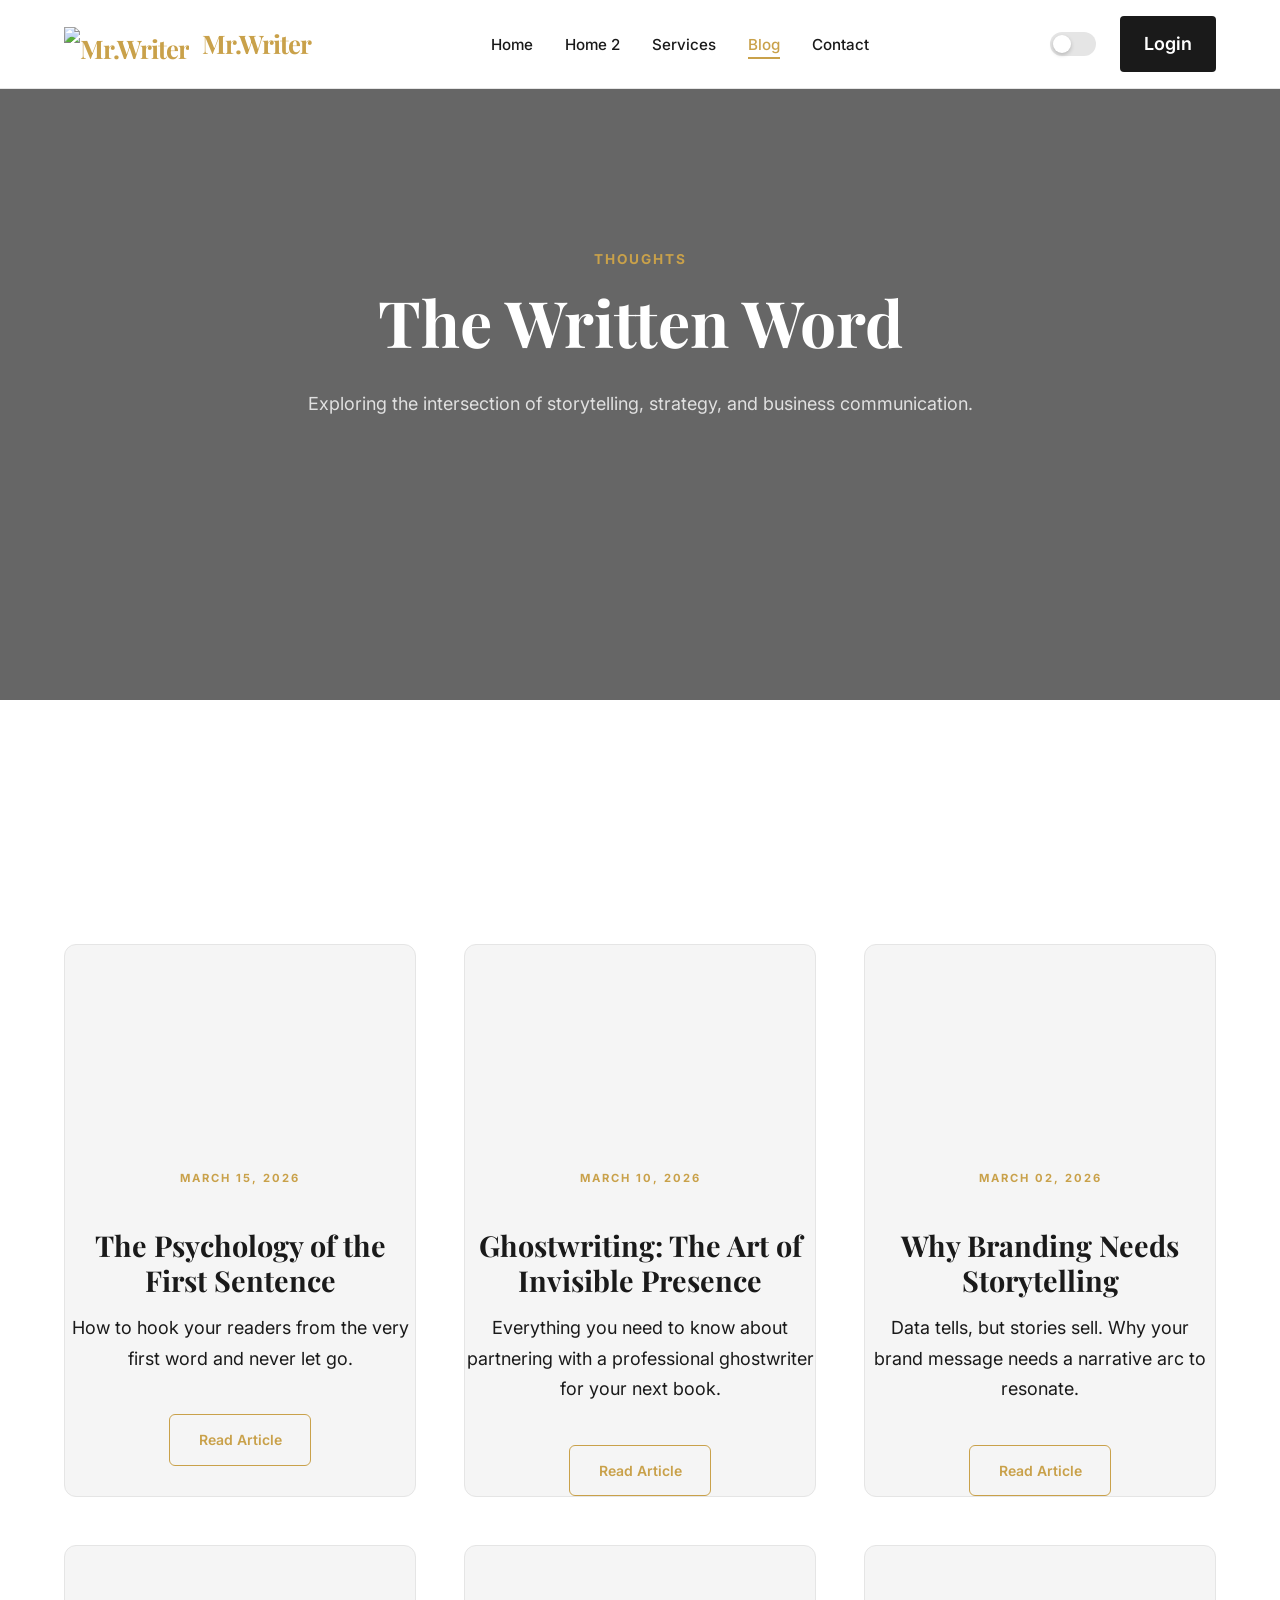
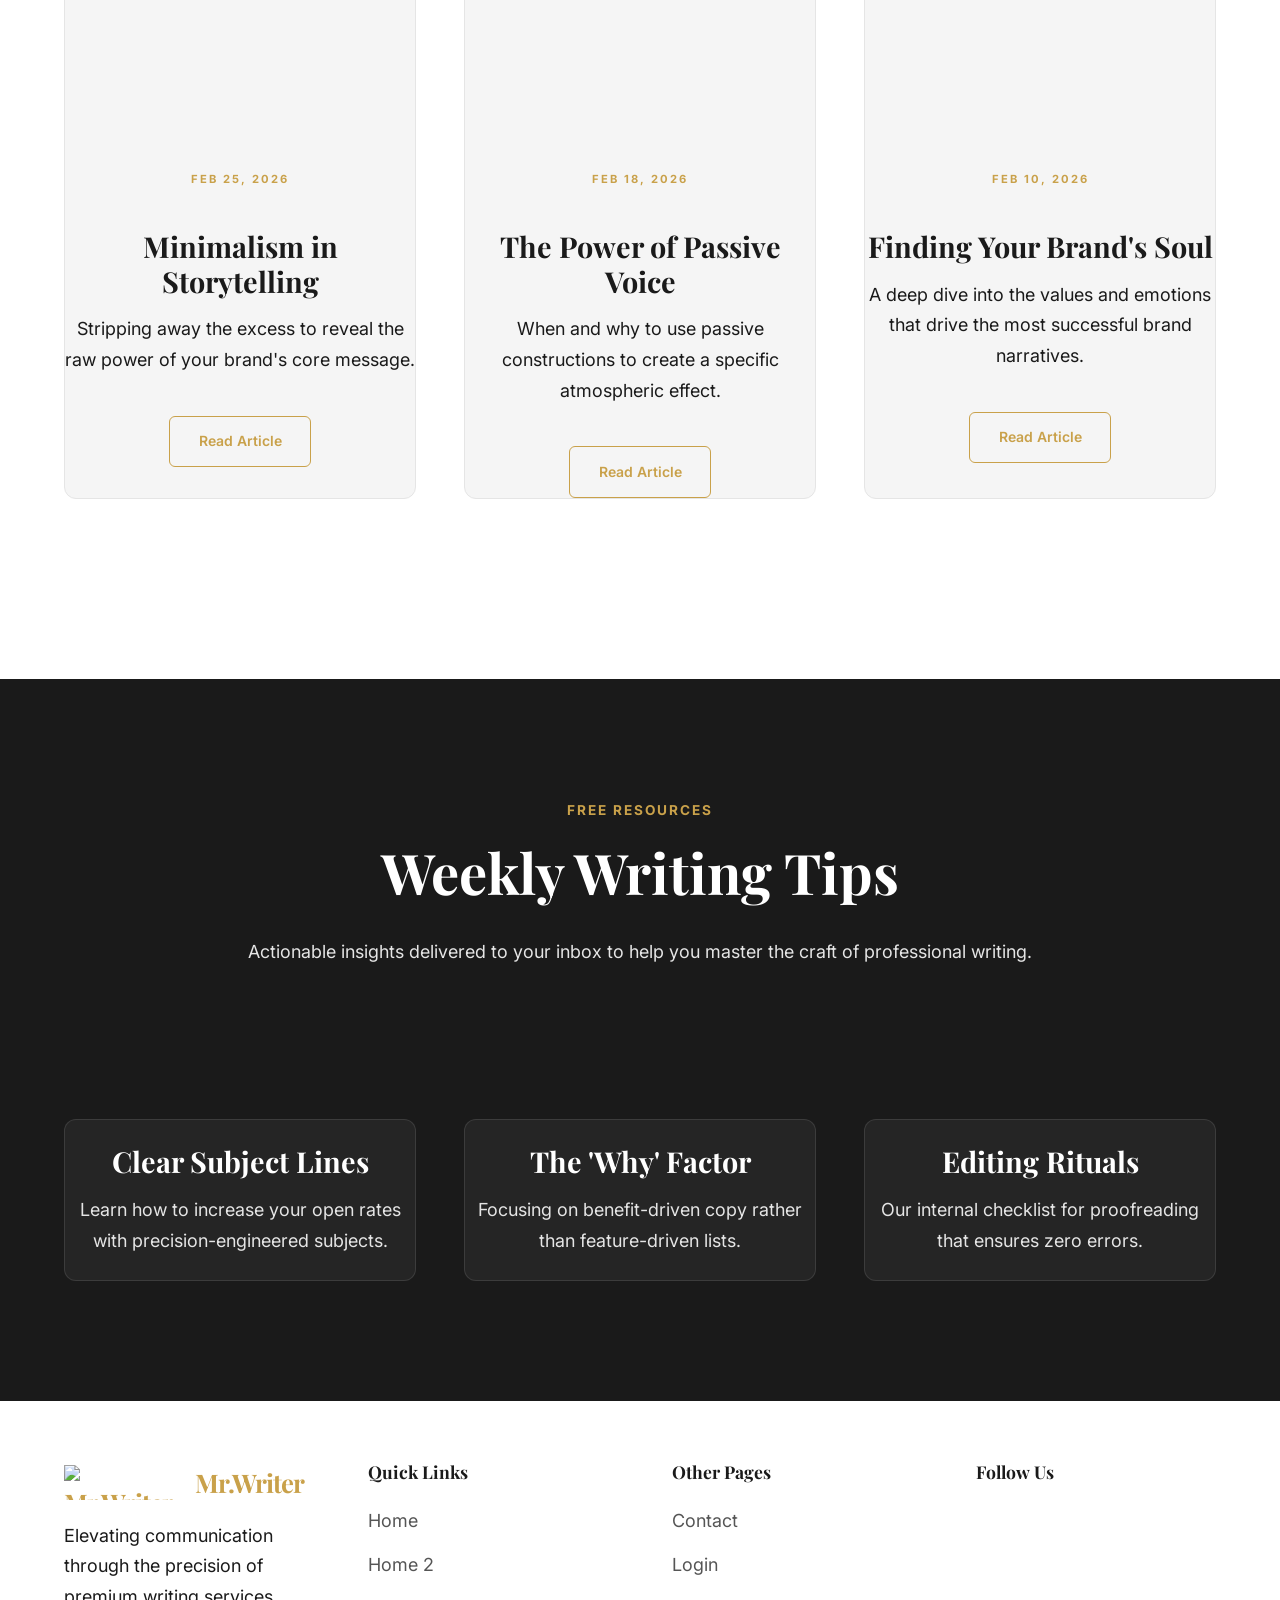
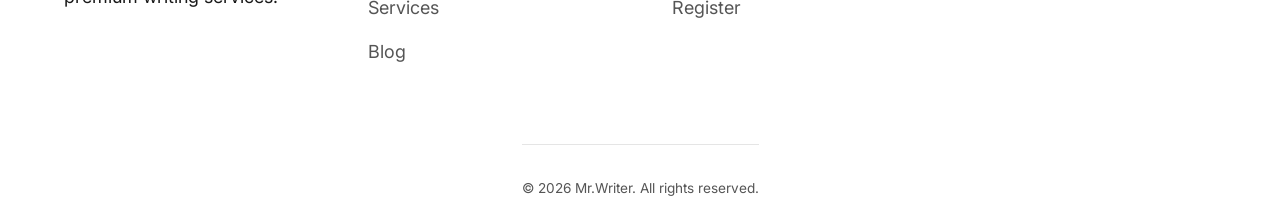
==== blog.html @ 689277d8 "first commit" ====
<!DOCTYPE html>
<html lang="en">
<head>
    <meta charset="UTF-8">
    <meta name="viewport" content="width=device-width, initial-scale=1.0">
    <title>Blog | Mr.Writer - Insights on Writing</title>
    <link rel="icon" type="image/png" href="assets/images/logo.png">
    <link rel="stylesheet" href="assets/css/style.css">
    <link href="https://cdn.jsdelivr.net/npm/remixicon@3.5.0/fonts/remixicon.css" rel="stylesheet">
</head>
<body>
    <nav>
        <div class="container nav-container">
            <a href="index.html" class="logo">
                <img src="assets/images/logo.png" alt="Mr.Writer" height="35" width="auto" style="height: 35px; width: auto;">
                Mr.Writer
            </a>
            <ul class="nav-links">
                <li><a href="index.html">Home</a></li>
                <li><a href="home2.html">Home 2</a></li>
                <li><a href="services.html">Services</a></li>
                <li><a href="blog.html" class="active">Blog</a></li>
                <li><a href="contact.html">Contact</a></li>
            </ul>
            <div class="nav-right">
                <label class="theme-switch">
                    <input type="checkbox" class="theme-checkbox">
                    <span class="slider">
                        <div class="slider-icons">
                            <i class="ri-moon-line"></i>
                            <i class="ri-sun-line"></i>
                        </div>
                    </span>
                </label>
                <a href="login.html" class="btn-login">Login</a>
                <div class="hamburger">
                    <i class="ri-menu-line"></i>
                </div>
            </div>
        </div>
    </nav>

    <!-- Mobile Drawer -->
    <div class="mobile-drawer">
        <ul class="mobile-links">
            <li><a href="index.html">Home</a></li>
            <li><a href="home2.html">Home 2</a></li>
            <li><a href="services.html">Services</a></li>
            <li><a href="blog.html" class="active">Blog</a></li>
            <li><a href="contact.html">Contact</a></li>
            <li><a href="login.html">Login</a></li>
            <li class="mobile-theme-item">
                <span>Theme</span>
                <label class="theme-switch">
                    <input type="checkbox" class="theme-checkbox">
                    <span class="slider">
                        <div class="slider-icons">
                            <i class="ri-moon-line"></i>
                            <i class="ri-sun-line"></i>
                        </div>
                    </span>
                </label>
            </li>
        </ul>
    </div>

    <main>
        <header class="hero" style="height: 60vh;">
            <div class="hero-bg" style="background-image: url('https://encrypted-tbn0.gstatic.com/images?q=tbn:ANd9GcSpl1OJBQznnvf5Y7nBrUlPddOLDwl4XZYG1A&s');"></div>
            <div class="hero-overlay"></div>
            <div class="container">
                <div class="fade-up">
                    <span class="sub-title">Thoughts</span>
                    <h1 style="font-size: 4rem;">The Written Word</h1>
                    <p>Exploring the intersection of storytelling, strategy, and business communication.</p>
                </div>
            </div>
        </header>

        <section class="blog-list">
            <div class="container">
                <div class="card-grid">
                    <!-- Post 1 -->
                    <article class="card fade-up">
                        <div class="blog-img" style="width: 100%; height: 200px; background: url('https://images.unsplash.com/photo-1455390582262-044cdead277a?q=80&w=800&auto=format&fit=crop') center/cover no-repeat; border-radius: 4px; margin-bottom: 1.5rem;"></div>
                        <span class="sub-title" style="font-size: 0.7rem;">March 15, 2026</span>
                        <h3>The Psychology of the First Sentence</h3>
                        <p>How to hook your readers from the very first word and never let go.</p>
                        <a href="#" class="btn-bordered" style="margin-top: 1rem;">Read Article</a>
                    </article>
                    <!-- Post 2 -->
                    <article class="card fade-up">
                        <div class="blog-img" style="width: 100%; height: 200px; background: url('https://images.unsplash.com/photo-1495446815901-a7297e633e8d?q=80&w=800&auto=format&fit=crop') center/cover no-repeat; border-radius: 4px; margin-bottom: 1.5rem;"></div>
                        <span class="sub-title" style="font-size: 0.7rem;">March 10, 2026</span>
                        <h3>Ghostwriting: The Art of Invisible Presence</h3>
                        <p>Everything you need to know about partnering with a professional ghostwriter for your next book.</p>
                        <a href="#" class="btn-bordered" style="margin-top: 1rem;">Read Article</a>
                    </article>
                    <!-- Post 3 -->
                    <article class="card fade-up">
                        <div class="blog-img" style="width: 100%; height: 200px; background: url('https://images.unsplash.com/photo-1488190211105-8b0e65b80b4e?q=80&w=800&auto=format&fit=crop') center/cover no-repeat; border-radius: 4px; margin-bottom: 1.5rem;"></div>
                        <span class="sub-title" style="font-size: 0.7rem;">March 02, 2026</span>
                        <h3>Why Branding Needs Storytelling</h3>
                        <p>Data tells, but stories sell. Why your brand message needs a narrative arc to resonate.</p>
                        <a href="#" class="btn-bordered" style="margin-top: 1rem;">Read Article</a>
                    </article>
                    <!-- [NEW] Post 4 -->
                    <article class="card fade-up">
                        <div class="blog-img" style="width: 100%; height: 200px; background: url('https://images.unsplash.com/photo-1512486130939-2c4f79935e4f?q=80&w=800&auto=format&fit=crop') center/cover no-repeat; border-radius: 4px; margin-bottom: 1.5rem;"></div>
                        <span class="sub-title" style="font-size: 0.7rem;">Feb 25, 2026</span>
                        <h3>Minimalism in Storytelling</h3>
                        <p>Stripping away the excess to reveal the raw power of your brand's core message.</p>
                        <a href="#" class="btn-bordered" style="margin-top: 1rem;">Read Article</a>
                    </article>
                    <!-- [NEW] Post 5 -->
                    <article class="card fade-up">
                        <div class="blog-img" style="width: 100%; height: 200px; background: url('https://images.unsplash.com/photo-1531297484001-80022131f5a1?q=80&w=800&auto=format&fit=crop') center/cover no-repeat; border-radius: 4px; margin-bottom: 1.5rem;"></div>
                        <span class="sub-title" style="font-size: 0.7rem;">Feb 18, 2026</span>
                        <h3>The Power of Passive Voice</h3>
                        <p>When and why to use passive constructions to create a specific atmospheric effect.</p>
                        <a href="#" class="btn-bordered" style="margin-top: 1rem;">Read Article</a>
                    </article>
                    <!-- [NEW] Post 6 -->
                    <article class="card fade-up">
                        <div class="blog-img" style="width: 100%; height: 200px; background: url('https://images.unsplash.com/photo-1454165833767-027ffea9e778?q=80&w=800&auto=format&fit=crop') center/cover no-repeat; border-radius: 4px; margin-bottom: 1.5rem;"></div>
                        <span class="sub-title" style="font-size: 0.7rem;">Feb 10, 2026</span>
                        <h3>Finding Your Brand's Soul</h3>
                        <p>A deep dive into the values and emotions that drive the most successful brand narratives.</p>
                        <a href="#" class="btn-bordered" style="margin-top: 1rem;">Read Article</a>
                    </article>
                </div>
            </div>
        </section>

        <!-- [NEW] Writing Tips Section -->
        <section class="writing-tips" style="background: var(--primary-text); color: var(--primary-bg);">
            <div class="container">
                <div class="section-header fade-up">
                    <span class="sub-title" style="color: var(--accent-color);">Free Resources</span>
                    <h2 style="color: white;">Weekly Writing Tips</h2>
                    <p style="color: var(--border-color);">Actionable insights delivered to your inbox to help you master the craft of professional writing.</p>
                </div>
                <div class="card-grid" style="grid-template-columns: repeat(3, 1fr) !important;">
                    <div class="card fade-up" style="background: rgba(255,255,255,0.05); border: 1px solid rgba(255,255,255,0.1);">
                        <h3 style="color: white;">Clear Subject Lines</h3>
                        <p style="color: var(--border-color);">Learn how to increase your open rates with precision-engineered subjects.</p>
                    </div>
                    <div class="card fade-up" style="background: rgba(255,255,255,0.05); border: 1px solid rgba(255,255,255,0.1);">
                        <h3 style="color: white;">The 'Why' Factor</h3>
                        <p style="color: var(--border-color);">Focusing on benefit-driven copy rather than feature-driven lists.</p>
                    </div>
                    <div class="card fade-up" style="background: rgba(255,255,255,0.05); border: 1px solid rgba(255,255,255,0.1);">
                        <h3 style="color: white;">Editing Rituals</h3>
                        <p style="color: var(--border-color);">Our internal checklist for proofreading that ensures zero errors.</p>
                    </div>
                </div>
            </div>
        </section>
    </main>

    <footer>
        <div class="container">
            <div class="footer-grid">
                <div class="footer-col">
                    <a href="index.html" class="logo"><img src="assets/images/logo.png" alt="Mr.Writer">Mr.Writer</a>
                    <p style="text-align: left; margin-top: 1rem;">Elevating communication through the precision of premium writing services.</p>
                </div>
                <div class="footer-col">
                    <h4>Quick Links</h4>
                    <ul>
                        <li><a href="index.html">Home</a></li>
                        <li><a href="home2.html">Home 2</a></li>
                        <li><a href="services.html">Services</a></li>
                        <li><a href="blog.html">Blog</a></li>
                    </ul>
                </div>
                <div class="footer-col">
                    <h4>Other Pages</h4>
                    <ul>
                        <li><a href="contact.html">Contact</a></li>
                        <li><a href="login.html">Login</a></li>
                        <li><a href="register.html">Register</a></li>
                    </ul>
                </div>
                <div class="footer-col">
                    <h4>Follow Us</h4>
                    <div class="social-links" style="display: flex; gap: 1rem; justify-content: start;">
                        <a href="#"><i class="ri-twitter-x-line"></i></a>
                        <a href="#"><i class="ri-linkedin-box-line"></i></a>
                        <a href="#"><i class="ri-instagram-line"></i></a>
                    </div>
                </div>
            </div>
            <div class="footer-bottom">
                <p>&copy; 2026 Mr.Writer. All rights reserved.</p>
            </div>
        </div>
    </footer>

    <script src="assets/js/main.js"></script>
</body>
</html>
---- assets/css/style.css ----
@import url('https://fonts.googleapis.com/css2?family=Inter:wght@300;400;500;600&family=Playfair+Display:ital,wght@0,400;0,700;1,400&display=swap');

:root {
    --primary-bg: #ffffff;
    --secondary-bg: #f5f5f5;
    --primary-text: #1a1a1a;
    --secondary-text: #555555;
    --accent-color: #c9a14a; /* Golden Glow */
    --border-color: #e5e5e5;
    --transition-speed: 0.3s;
    --font-serif: 'Playfair Display', serif;
    --font-sans: 'Inter', sans-serif;
    --container-width: 1200px;
    --base-font-size: 18px; /* Increased base font size */
}

[data-theme="dark"] {
    --primary-bg: #0a0a0a;
    --secondary-bg: #1a1a1a;
    --primary-text: #ffffff; /* Increased contrast for dark mode */
    --secondary-text: #d0d0d0;
    --accent-color: #e5c065;
    --border-color: #444444; /* Increased visibility for dark mode */
}

* {
    margin: 0;
    padding: 0;
    box-sizing: border-box;
}

body {
    background-color: var(--primary-bg);
    color: var(--primary-text);
    font-family: var(--font-sans);
    font-size: var(--base-font-size);
    line-height: 1.7;
    transition: background-color var(--transition-speed), color var(--transition-speed);
    overflow-x: hidden;
}

h1, h2, h3, h4, .serif {
    font-family: var(--font-serif);
    font-weight: 700;
    text-align: center;
    margin-bottom: 2rem;
    line-height: 1.2;
}

h1 { font-size: clamp(3rem, 10vw, 5rem); }
h2 { font-size: clamp(2.2rem, 6vw, 3.5rem); }
h3 { font-size: clamp(1.6rem, 4vw, 2.2rem); }
h4 { font-size: 1.4rem; }

p {
    text-align: center;
    max-width: 800px;
    margin: 0 auto 1.5rem;
}

a {
    transition: var(--transition-speed);
    text-decoration: none;
    color: inherit;
}

ul {
    list-style: none;
}

.container {
    max-width: var(--container-width);
    margin: 0 auto;
    padding: 0 1.5rem;
    width: 100%;
    display: flex;
    flex-direction: column;
    align-items: center;
}

section {
    padding: 120px 0;
    margin: 60px 0;
    overflow: hidden; /* Prevent horizontal scroll from animations */
    display: flex;
    flex-direction: column;
    align-items: center;
    text-align: center;
}

/* Navbar */
/* Navbar Refactor */
nav {
    position: fixed;
    top: 0;
    width: 100%;
    background: var(--primary-bg);
    border-bottom: 1px solid var(--border-color);
    z-index: 1000;
    padding: 1rem 0; /* Reduced padding for single row feel */
}

.nav-container {
    display: flex;
    justify-content: space-between;
    align-items: center;
    width: 100%;
    max-width: var(--container-width);
    margin: 0 auto;
    padding: 0 1.5rem;
    flex-direction: row !important; /* Ensure single row */
}

.logo {
    display: flex;
    align-items: center;
    gap: 0.8rem;
    font-family: var(--font-serif);
    font-size: 1.6rem;
    font-weight: 700;
    color: var(--accent-color);
    letter-spacing: -1px;
    flex-shrink: 0;
}

.logo img {
    height: 35px; /* Fixed height for header logo */
    width: auto;
    object-fit: contain;
}

.nav-links {
    display: flex;
    gap: 2rem;
    align-items: center;
    flex-grow: 1;
    justify-content: center; /* Center the links */
}

.nav-links a {
    font-weight: 500;
    font-size: 0.95rem;
    position: relative;
}

.nav-links a.active {
    color: var(--accent-color);
}

.nav-links a.active::after {
    content: '';
    position: absolute;
    bottom: -5px;
    left: 0;
    width: 100%;
    height: 2px;
    background: var(--accent-color);
}

.nav-right {
    display: flex;
    align-items: center;
    gap: 1.5rem;
    flex-shrink: 0;
}

/* Theme Switch Styling */
.theme-switch {
  position: relative;
  display: inline-block;
  width: 46px;
  height: 24px;
}

.theme-switch input {
  opacity: 0;
  width: 0;
  height: 0;
}

.slider {
  position: absolute;
  cursor: pointer;
  top: 0;
  left: 0;
  right: 0;
  bottom: 0;
  background-color: var(--border-color);
  transition: .4s;
  border-radius: 34px;
  display: flex;
  align-items: center;
}

.slider:before {
  position: absolute;
  content: "";
  height: 18px;
  width: 18px;
  left: 3px;
  bottom: 3px;
  background-color: white;
  transition: .4s;
  border-radius: 50%;
  box-shadow: 0 2px 4px rgba(0,0,0,0.2);
  z-index: 2;
}

.slider-icons {
    display: flex;
    justify-content: space-between;
    width: 100%;
    padding: 0 6px;
    font-size: 10px;
    color: var(--secondary-text);
    pointer-events: none;
}

input:checked + .slider {
  background-color: var(--accent-color);
}

input:checked + .slider:before {
  transform: translateX(22px);
}

.btn-login {
    background: var(--primary-text);
    color: var(--primary-bg);
    padding: 0.8rem 1.5rem;
    border-radius: 4px;
    font-weight: 600;
}

.btn-login:hover {
    background: var(--accent-color);
    color: white;
}

/* Cards Global */
.card-grid {
    display: grid;
    grid-template-columns: repeat(3, 1fr);
    gap: 3rem;
    margin-top: 4rem;
    width: 100%;
    justify-content: center;
}

.card {
    background: var(--secondary-bg);
    padding: 0; /* Changed padding to handle top image */
    border: 1px solid var(--border-color);
    border-radius: 12px;
    display: flex;
    flex-direction: column;
    align-items: center; /* Center all contents */
    text-align: center; /* Center all text */
    transition: all var(--transition-speed) cubic-bezier(0.4, 0, 0.2, 1);
    height: 100%;
    position: relative;
    overflow: hidden;
}

.card-image {
    width: 150px; /* Square fit inside */
    height: 150px;
    background-size: cover;
    background-position: center;
    border-radius: 12px; /* Square with rounded corners */
    margin-top: 2rem;
    transition: transform var(--transition-speed);
    box-shadow: 0 4px 10px rgba(0,0,0,0.1);
}

.card:hover .card-image {
    transform: scale(1.05);
}

.card-content {
    padding: 2.5rem 2rem 3.5rem;
    display: flex;
    flex-direction: column;
    align-items: center;
    width: 100%;
}

/* Card Images - "Different Way" */
.card-bg-img {
    position: absolute;
    top: 0;
    left: 0;
    width: 100%;
    height: 100%;
    opacity: 0.1;
    z-index: 0;
    filter: grayscale(100%);
    transition: opacity 0.3s;
}

.card:hover .card-bg-img {
    opacity: 0.2;
    filter: grayscale(0%);
}

.card * {
    position: relative;
    z-index: 1;
}

.card:hover {
    transform: translateY(-8px);
    border-color: var(--accent-color);
    box-shadow: 0 15px 30px rgba(0,0,0,0.1);
}

.card h3 {
    margin: 1.5rem 0 1rem;
    font-size: 1.8rem;
}

.card i {
    font-size: 3rem;
    color: var(--accent-color);
    margin-bottom: 1.5rem;
    display: block;
    text-align: center;
}

.card ul {
    text-align: left;
    display: flex;
    flex-direction: column;
    align-items: flex-start;
    margin: 1.5rem auto; /* Centered block */
    padding: 0;
    width: fit-content;
}

.card ul li {
    margin-bottom: 0.6rem;
    display: flex;
    align-items: center;
    gap: 0.8rem;
    font-size: 0.95rem;
}

/* Buttons */
/* Buttons Refined - Golden Theme */
.btn-primary {
    background: var(--accent-color);
    color: #000;
    padding: 0.8rem 1.8rem;
    border-radius: 6px;
    font-weight: 600;
    letter-spacing: 0.5px;
    transition: all 0.35s ease;
    display: inline-block;
    font-size: 14px;
    border: 2px solid var(--accent-color);
    text-align: center;
}

.btn-primary:hover {
    background: transparent;
    color: var(--accent-color);
    box-shadow: 0 0 15px rgba(200, 160, 70, 0.4);
    transform: translateY(-3px);
}

.btn-secondary {
    background: transparent;
    color: var(--accent-color);
    border: 2px solid var(--accent-color);
    padding: 0.8rem 1.8rem;
    border-radius: 6px;
    font-weight: 600;
    letter-spacing: 0.5px;
    transition: all 0.35s ease;
    display: inline-block;
    font-size: 14px;
    text-align: center;
}

.btn-secondary:hover {
    background: var(--accent-color);
    color: #000;
    box-shadow: 0 0 15px rgba(200, 160, 70, 0.4);
    transform: translateY(-3px);
}

.btn-bordered {
    border: 1px solid var(--accent-color);
    color: var(--accent-color);
    padding: 0.8rem 1.8rem;
    border-radius: 6px;
    font-weight: 600;
    display: inline-block;
    font-size: 14px;
}

/* Hero Enhancements */
.hero {
    height: 100vh;
    display: flex;
    align-items: center;
    justify-content: center;
    position: relative;
    overflow: hidden;
    text-align: center;
}

.hero-bg {
    position: absolute;
    top: 0;
    left: 0;
    width: 100%;
    height: 100%;
    background-size: 100% 100%; /* Ensures 'whole image' appears and fits exactly */
    background-position: center;
    background-repeat: no-repeat;
    filter: blur(3px); /* Reduced from 10px to approx 30% intensity */
    z-index: 1;
}

.hero-overlay {
    position: absolute;
    top: 0;
    left: 0;
    width: 100%;
    height: 100%;
    background: rgba(0, 0, 0, 0.6);
    z-index: 2;
}

.hero .container {
    position: relative;
    z-index: 3;
    display: flex;
    flex-direction: column;
    align-items: center;
}

.hero-content {
    display: flex;
    flex-direction: column;
    align-items: center;
    width: 100%;
}

.hero-badge {
    text-transform: uppercase;
    letter-spacing: 3px;
    font-size: 0.75rem;
    font-weight: 700;
    color: var(--accent-color);
    display: block;
    margin-bottom: 2rem;
}

.hero h1 {
    font-size: clamp(2.5rem, 8vw, 4.5rem);
    line-height: 1.1;
    margin-bottom: 2rem;
    color: #ffffff;
}

.hero p {
    color: rgba(255, 255, 255, 0.8);
    margin-bottom: 2rem;
}

.accent-text {
    color: var(--accent-color);
    font-style: italic;
}

.hero-btns {
    margin-top: 1rem;
    display: flex;
    justify-content: center;
    gap: 1.5rem;
    width: 100%;
}

.hero-btns .btn-secondary {
    margin-left: 0;
    color: #ffffff;
    border-color: rgba(255, 255, 255, 0.3);
}

/* Sections Global */
.sub-title {
    color: var(--accent-color);
    text-transform: uppercase;
    letter-spacing: 2px;
    font-size: 0.85rem;
    font-weight: 700;
    display: block;
    margin-bottom: 1rem;
    text-align: center;
}

.section-header {
    max-width: 800px;
    margin: 0 auto 4rem;
}

/* Features List */
.features-list {
    display: grid;
    grid-template-columns: repeat(2, 1fr);
    gap: 4rem;
    margin-top: 4rem;
}

.feature-item {
    display: flex;
    gap: 2rem;
    align-items: flex-start;
}

.feature-icon {
    font-size: 2.5rem;
    color: var(--accent-color);
}

.feature-text h3 {
    text-align: left;
    margin-bottom: 0.8rem;
}

.feature-text p {
    text-align: left;
    margin: 0;
}

/* Testimonials */
.testimonials {
    background: var(--secondary-bg);
}

.testimonial-card {
    max-width: 700px;
    margin: 0 auto;
    text-align: center;
}

.testimonial-text {
    font-family: var(--font-serif);
    font-size: 1.8rem;
    font-style: italic;
    color: var(--primary-text);
    margin-bottom: 2rem;
}

.testimonial-author {
    font-weight: 700;
    text-transform: uppercase;
    letter-spacing: 1px;
}

/* CTA */
.cta {
    background: var(--primary-text);
    color: var(--primary-bg);
}

.cta h2 {
    color: var(--primary-bg);
    font-size: 3rem;
}

.cta p {
    color: var(--border-color);
}

/* Mobile Drawer */
.mobile-drawer {
    position: fixed;
    top: 0;
    right: -100%;
    width: 300px;
    height: 100vh;
    background: var(--primary-bg);
    z-index: 1001;
    transition: 0.5s cubic-bezier(0.4, 0, 0.2, 1);
    box-shadow: -10px 0 30px rgba(0,0,0,0.1);
    padding: 4rem 2rem;
}

.mobile-drawer.active {
    right: 0;
}

.mobile-links {
    display: flex;
    flex-direction: column;
    gap: 2rem;
}

.mobile-links a {
    font-size: 1.2rem;
    font-weight: 600;
    text-transform: uppercase;
    transition: color var(--transition-speed);
}

.mobile-links a.active {
    color: var(--accent-color);
}

.mobile-theme-item {
    margin-top: 2rem;
    display: flex;
    justify-content: space-between;
    align-items: center;
    border-top: 1px solid var(--border-color);
    padding-top: 2rem;
}

/* Mobile Drawer Theme Toggle Fix */
.mobile-theme-item .theme-toggle {
    display: block !important;
    font-size: 1.5rem;
}

/* Footer Fixes for 1024px and 768px */
@media (max-width: 1024px) {
    .nav-links {
        gap: 1rem;
    }
    .card-grid {
        grid-template-columns: repeat(2, 1fr);
    }
    .card:nth-child(3):last-child {
        grid-column: span 2;
        max-width: 600px;
        justify-self: center;
    }
    .footer-grid {
        grid-template-columns: repeat(2, 1fr) !important;
        gap: 3rem;
        text-align: left;
    }
    .footer-col h4 {
        text-align: left;
    }
}

@media (max-width: 768px) {
    .nav-links {
        display: none;
    }
    .nav-container {
        justify-content: space-between;
    }
    .card-grid {
        grid-template-columns: 1fr;
    }
    .card:nth-child(3):last-child {
        grid-column: span 1;
        max-width: 100%;
    }
    .footer-grid {
        grid-template-columns: 1fr 1fr !important; /* Keep 2 cols at 768px for better symmetry */
        text-align: left;
        gap: 2rem;
    }
    .footer-col h4 {
        text-align: left;
    }
    .footer-col .social-links {
        justify-content: flex-start !important;
    }
}

/* Global Centering Rule for Bullet Points */
.card ul {
    margin: 1.5rem auto;
    width: fit-content;
}

.card ul li {
    justify-content: flex-start;
}

.footer-grid {
    display: grid;
    grid-template-columns: repeat(4, 1fr);
    gap: 4rem;
    margin-bottom: 4rem;
}

.footer-col .logo img {
    height: 35px; /* Consistent height for footer logo */
    width: auto;
    object-fit: contain;
}

.footer-col h4 {
    text-align: left;
    margin-bottom: 1.5rem;
    font-size: 1.1rem;
    color: var(--primary-text);
}

.footer-col ul li {
    margin-bottom: 0.8rem;
}

.footer-col ul li a {
    color: var(--secondary-text);
    transition: color var(--transition-speed);
}

.footer-col ul li a:hover {
    color: var(--accent-color);
    padding-left: 5px;
}

/* Social Icon Colors */
.ri-twitter-x-line { color: #000000; }
.ri-linkedin-box-line { color: #0077b5; }
.ri-instagram-line { color: #e4405f; }
.ri-medium-line { color: #00ab6c; }

.social-links a {
    font-size: 1.5rem;
    transition: transform var(--transition-speed);
}

.social-links a:hover {
    transform: scale(1.2);
}

.footer-bottom {
    border-top: 1px solid var(--border-color);
    padding-top: 2rem;
    display: flex;
    justify-content: space-between;
    align-items: center;
    font-size: 0.85rem;
    color: var(--secondary-text);
}

/* Responsive */
.hamburger {
    display: none;
    cursor: pointer;
    font-size: 1.5rem;
}

@media (max-width: 1024px) {
    .nav-links {
        gap: 1rem;
    }
}

@media (max-width: 768px) {
    .nav-links {
        display: none;
    }
    
    .nav-right .theme-toggle, .nav-right .btn-login {
        display: none;
    }
    
    .hamburger {
        display: block;
    }
    
    .footer-grid {
        grid-template-columns: repeat(2, 1fr);
    }
}

@media (max-width: 360px) {
    .container {
        padding: 0 1rem;
    }
    
    .footer-grid {
        grid-template-columns: 1fr;
        text-align: center;
    }
    
    .footer-col h4 {
        text-align: center;
    }
    
    .footer-bottom {
        flex-direction: column;
        gap: 1rem;
    }

    .hero-btns {
        flex-direction: column;
        align-items: center;
        gap: 1rem;
    }

    .hero-btns a {
        width: 100%;
        text-align: center;
    }
}

/* Hero Responsive Scaling Fixes */
@media (min-width: 1441px) {
    .hero { height: 100vh; }
}
@media (max-width: 1440px) {
    .hero { height: 85vh; min-height: 700px; }
}
@media (max-width: 1024px) {
    .hero { height: 75vh; min-height: 600px; }
}
@media (max-width: 768px) {
    .hero { height: 65vh; min-height: 500px; }
}
@media (max-width: 360px) {
    .hero { height: 60vh; min-height: 450px; }
}

/* Auth Pages (Login/Register) */
.auth-page {
    height: 100vh;
    display: flex;
    justify-content: center;
    align-items: center;
    background: var(--primary-bg);
    overflow: hidden;
}

.auth-card {
    width: 100%;
    max-width: 450px;
    background: var(--secondary-bg);
    padding: 3rem;
    border-radius: 12px;
    box-shadow: 10px 10px 30px rgba(0,0,0,0.05);
    border: 1px solid var(--border-color);
}

.auth-card h2 {
    font-size: 2rem;
}

.form-group {
    margin-bottom: 1.5rem;
    text-align: left;
}

.form-group label {
    display: block;
    margin-bottom: 0.5rem;
    font-weight: 500;
    font-size: 0.9rem;
}

.form-group input {
    width: 100%;
    padding: 0.8rem 1rem;
    border: 1px solid var(--border-color);
    border-radius: 4px;
    background: transparent;
    color: var(--primary-text);
    font-family: var(--font-sans);
}

.btn-submit {
    width: 100%;
    padding: 1rem;
    background: var(--primary-text);
    color: var(--primary-bg);
    border: none;
    border-radius: 4px;
    font-weight: 700;
    cursor: pointer;
    margin-top: 1rem;
}

.social-btns {
    margin-top: 2rem;
    display: flex;
    flex-direction: column;
    gap: 1rem;
}

.btn-social {
    width: 100%;
    padding: 0.8rem;
    border-radius: 4px;
    border: 1px solid var(--border-color);
    display: flex;
    align-items: center;
    justify-content: center;
    gap: 0.8rem;
    font-weight: 500;
    background: transparent;
    cursor: pointer;
}

.btn-google {
    border-color: #db4437;
    color: #db4437;
}

.btn-email {
    border-color: var(--primary-text);
    color: var(--primary-text);
}

/* Animations */
.fade-up {
    opacity: 0;
    transform: translateY(30px);
    transition: 0.8s ease-out;
}

.fade-up.visible {
    opacity: 1;
    transform: translateY(0);
}
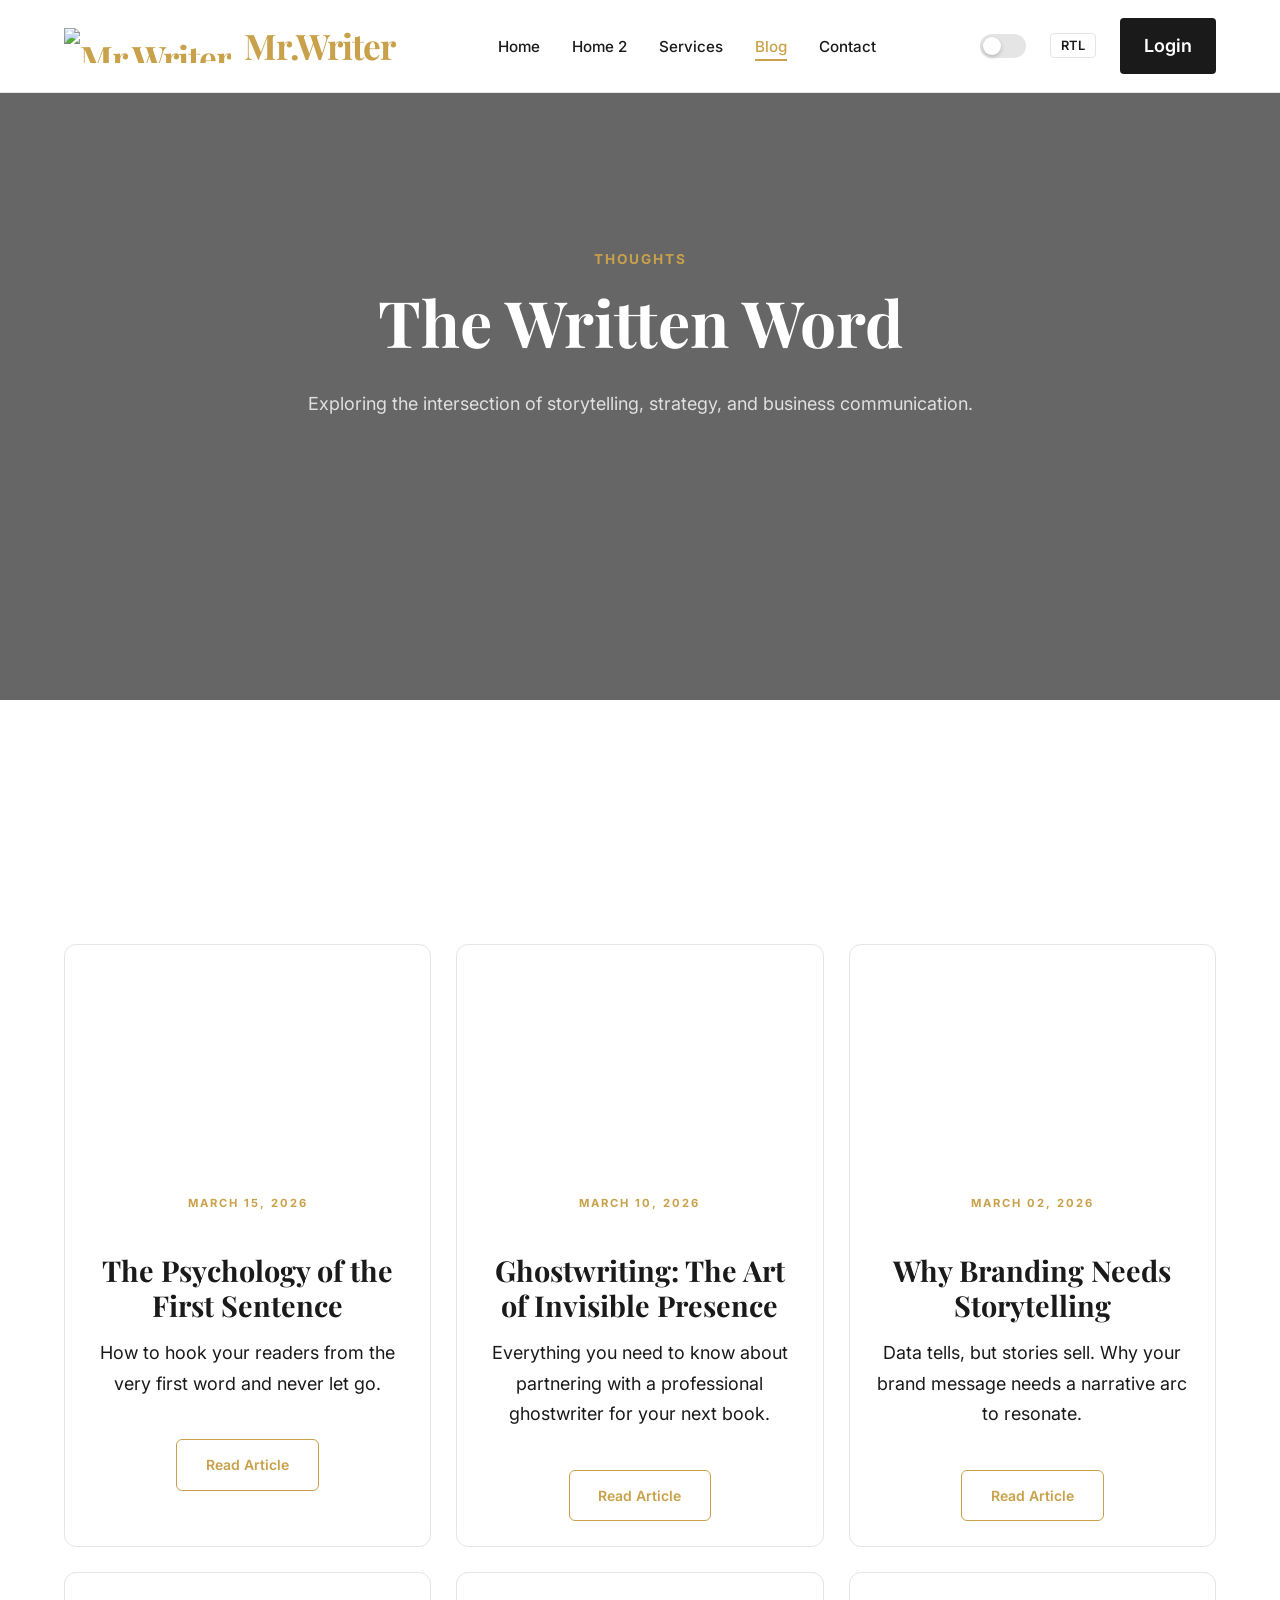
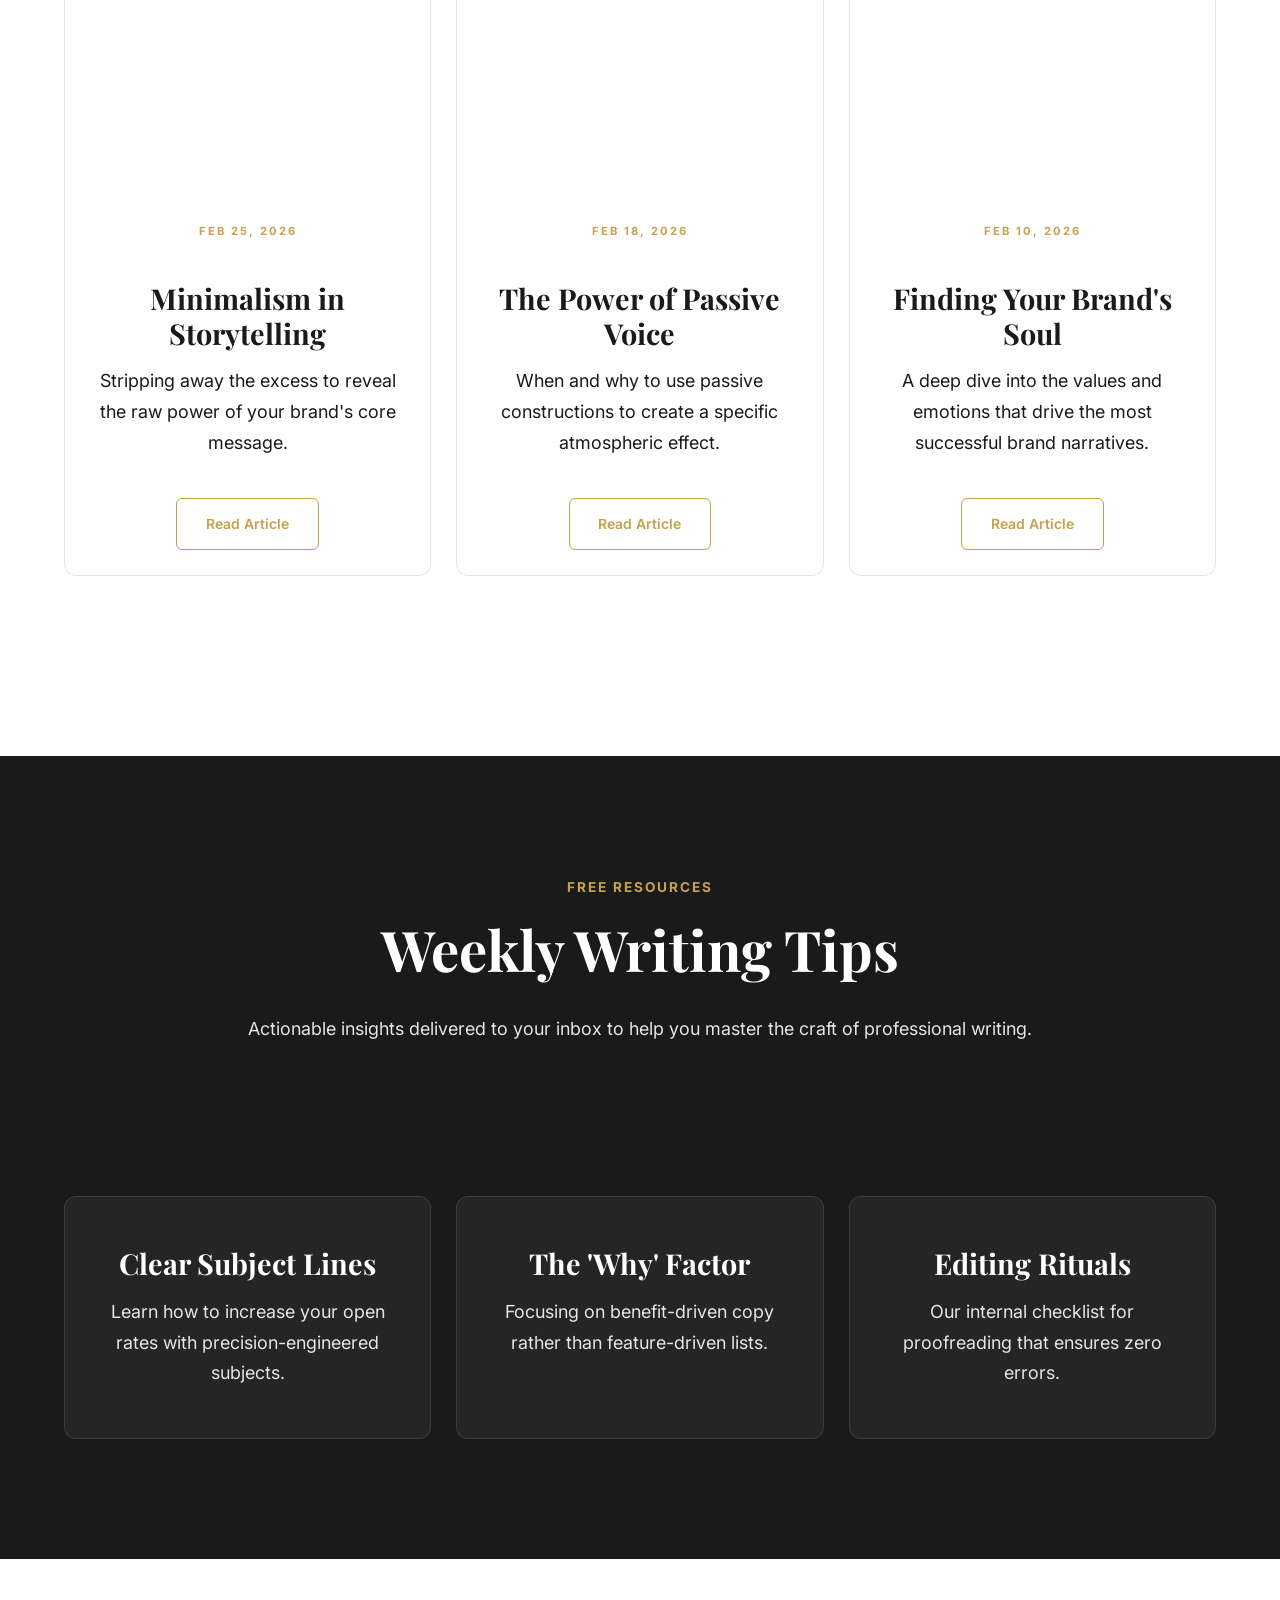
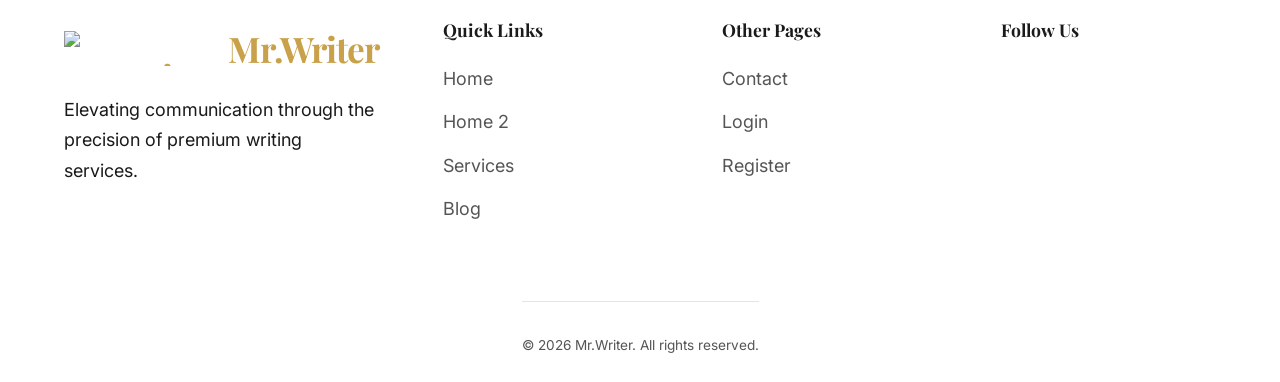
==== commit 0fb8a931: "Update" ====
--- a/blog.html
+++ b/blog.html
@@ -9,6 +9,7 @@
     <link href="https://cdn.jsdelivr.net/npm/remixicon@3.5.0/fonts/remixicon.css" rel="stylesheet">
 </head>
 <body>
+<!---------------------------Header Section----------------------------->
     <nav>
         <div class="container nav-container">
             <a href="index.html" class="logo">
@@ -32,6 +33,7 @@
                         </div>
                     </span>
                 </label>
+                <button class="rtl-toggle-btn" id="rtl-btn-desktop">RTL</button>
                 <a href="login.html" class="btn-login">Login</a>
                 <div class="hamburger">
                     <i class="ri-menu-line"></i>
@@ -40,6 +42,7 @@
         </div>
     </nav>
 
+<!---------------------------Mobile Drawer Section----------------------------->
     <!-- Mobile Drawer -->
     <div class="mobile-drawer">
         <ul class="mobile-links">
@@ -61,10 +64,15 @@
                     </span>
                 </label>
             </li>
+            <li class="mobile-rtl-item">
+                <span>Direction</span>
+                <button class="rtl-toggle-btn" id="rtl-btn-mobile">RTL</button>
+            </li>
         </ul>
     </div>
 
     <main>
+<!---------------------------Hero Section----------------------------->
         <header class="hero" style="height: 60vh;">
             <div class="hero-bg" style="background-image: url('https://encrypted-tbn0.gstatic.com/images?q=tbn:ANd9GcSpl1OJBQznnvf5Y7nBrUlPddOLDwl4XZYG1A&s');"></div>
             <div class="hero-overlay"></div>
@@ -77,6 +85,7 @@
             </div>
         </header>
 
+<!---------------------------Blog List Section----------------------------->
         <section class="blog-list">
             <div class="container">
                 <div class="card-grid">
@@ -132,6 +141,7 @@
             </div>
         </section>
 
+<!---------------------------Writing Tips Section----------------------------->
         <!-- [NEW] Writing Tips Section -->
         <section class="writing-tips" style="background: var(--primary-text); color: var(--primary-bg);">
             <div class="container">
@@ -158,6 +168,7 @@
         </section>
     </main>
 
+<!---------------------------Footer Section----------------------------->
     <footer>
         <div class="container">
             <div class="footer-grid">
--- a/assets/css/style.css
+++ b/assets/css/style.css
@@ -5,22 +5,26 @@
     --secondary-bg: #f5f5f5;
     --primary-text: #1a1a1a;
     --secondary-text: #555555;
-    --accent-color: #c9a14a; /* Golden Glow */
+    --accent-color: #c9a14a;
+    /* Golden Glow */
     --border-color: #e5e5e5;
     --transition-speed: 0.3s;
     --font-serif: 'Playfair Display', serif;
     --font-sans: 'Inter', sans-serif;
     --container-width: 1200px;
-    --base-font-size: 18px; /* Increased base font size */
+    --base-font-size: 18px;
+    /* Increased base font size */
 }
 
 [data-theme="dark"] {
     --primary-bg: #0a0a0a;
     --secondary-bg: #1a1a1a;
-    --primary-text: #ffffff; /* Increased contrast for dark mode */
+    --primary-text: #ffffff;
+    /* Increased contrast for dark mode */
     --secondary-text: #d0d0d0;
     --accent-color: #e5c065;
-    --border-color: #444444; /* Increased visibility for dark mode */
+    --border-color: #444444;
+    /* Increased visibility for dark mode */
 }
 
 * {
@@ -39,7 +43,11 @@
     overflow-x: hidden;
 }
 
-h1, h2, h3, h4, .serif {
+h1,
+h2,
+h3,
+h4,
+.serif {
     font-family: var(--font-serif);
     font-weight: 700;
     text-align: center;
@@ -47,10 +55,21 @@
     line-height: 1.2;
 }
 
-h1 { font-size: clamp(3rem, 10vw, 5rem); }
-h2 { font-size: clamp(2.2rem, 6vw, 3.5rem); }
-h3 { font-size: clamp(1.6rem, 4vw, 2.2rem); }
-h4 { font-size: 1.4rem; }
+h1 {
+    font-size: clamp(3rem, 10vw, 5rem);
+}
+
+h2 {
+    font-size: clamp(2.2rem, 6vw, 3.5rem);
+}
+
+h3 {
+    font-size: clamp(1.6rem, 4vw, 2.2rem);
+}
+
+h4 {
+    font-size: 1.4rem;
+}
 
 p {
     text-align: center;
@@ -81,7 +100,8 @@
 section {
     padding: 120px 0;
     margin: 60px 0;
-    overflow: hidden; /* Prevent horizontal scroll from animations */
+    overflow: hidden;
+    /* Prevent horizontal scroll from animations */
     display: flex;
     flex-direction: column;
     align-items: center;
@@ -97,7 +117,8 @@
     background: var(--primary-bg);
     border-bottom: 1px solid var(--border-color);
     z-index: 1000;
-    padding: 1rem 0; /* Reduced padding for single row feel */
+    padding: 1rem 0;
+    /* Reduced padding for single row feel */
 }
 
 .nav-container {
@@ -108,7 +129,8 @@
     max-width: var(--container-width);
     margin: 0 auto;
     padding: 0 1.5rem;
-    flex-direction: row !important; /* Ensure single row */
+    flex-direction: row !important;
+    /* Ensure single row */
 }
 
 .logo {
@@ -116,7 +138,7 @@
     align-items: center;
     gap: 0.8rem;
     font-family: var(--font-serif);
-    font-size: 1.6rem;
+    font-size: 2.2rem;
     font-weight: 700;
     color: var(--accent-color);
     letter-spacing: -1px;
@@ -124,7 +146,8 @@
 }
 
 .logo img {
-    height: 35px; /* Fixed height for header logo */
+    height: 50px;
+    /* Increased height for header logo */
     width: auto;
     object-fit: contain;
 }
@@ -134,7 +157,8 @@
     gap: 2rem;
     align-items: center;
     flex-grow: 1;
-    justify-content: center; /* Center the links */
+    justify-content: center;
+    /* Center the links */
 }
 
 .nav-links a {
@@ -166,44 +190,44 @@
 
 /* Theme Switch Styling */
 .theme-switch {
-  position: relative;
-  display: inline-block;
-  width: 46px;
-  height: 24px;
+    position: relative;
+    display: inline-block;
+    width: 46px;
+    height: 24px;
 }
 
 .theme-switch input {
-  opacity: 0;
-  width: 0;
-  height: 0;
+    opacity: 0;
+    width: 0;
+    height: 0;
 }
 
 .slider {
-  position: absolute;
-  cursor: pointer;
-  top: 0;
-  left: 0;
-  right: 0;
-  bottom: 0;
-  background-color: var(--border-color);
-  transition: .4s;
-  border-radius: 34px;
-  display: flex;
-  align-items: center;
+    position: absolute;
+    cursor: pointer;
+    top: 0;
+    left: 0;
+    right: 0;
+    bottom: 0;
+    background-color: var(--border-color);
+    transition: .4s;
+    border-radius: 34px;
+    display: flex;
+    align-items: center;
 }
 
 .slider:before {
-  position: absolute;
-  content: "";
-  height: 18px;
-  width: 18px;
-  left: 3px;
-  bottom: 3px;
-  background-color: white;
-  transition: .4s;
-  border-radius: 50%;
-  box-shadow: 0 2px 4px rgba(0,0,0,0.2);
-  z-index: 2;
+    position: absolute;
+    content: "";
+    height: 18px;
+    width: 18px;
+    left: 3px;
+    bottom: 3px;
+    background-color: white;
+    transition: .4s;
+    border-radius: 50%;
+    box-shadow: 0 2px 4px rgba(0, 0, 0, 0.2);
+    z-index: 2;
 }
 
 .slider-icons {
@@ -216,12 +240,12 @@
     pointer-events: none;
 }
 
-input:checked + .slider {
-  background-color: var(--accent-color);
-}
-
-input:checked + .slider:before {
-  transform: translateX(22px);
+input:checked+.slider {
+    background-color: var(--accent-color);
+}
+
+input:checked+.slider:before {
+    transform: translateX(22px);
 }
 
 .btn-login {
@@ -249,13 +273,16 @@
 
 .card {
     background: var(--secondary-bg);
-    padding: 0; /* Changed padding to handle top image */
+    padding: 0;
+    /* Changed padding to handle top image */
     border: 1px solid var(--border-color);
     border-radius: 12px;
     display: flex;
     flex-direction: column;
-    align-items: center; /* Center all contents */
-    text-align: center; /* Center all text */
+    align-items: center;
+    /* Center all contents */
+    text-align: center;
+    /* Center all text */
     transition: all var(--transition-speed) cubic-bezier(0.4, 0, 0.2, 1);
     height: 100%;
     position: relative;
@@ -263,14 +290,16 @@
 }
 
 .card-image {
-    width: 150px; /* Square fit inside */
+    width: 150px;
+    /* Square fit inside */
     height: 150px;
     background-size: cover;
     background-position: center;
-    border-radius: 12px; /* Square with rounded corners */
+    border-radius: 12px;
+    /* Square with rounded corners */
     margin-top: 2rem;
     transition: transform var(--transition-speed);
-    box-shadow: 0 4px 10px rgba(0,0,0,0.1);
+    box-shadow: 0 4px 10px rgba(0, 0, 0, 0.1);
 }
 
 .card:hover .card-image {
@@ -311,7 +340,7 @@
 .card:hover {
     transform: translateY(-8px);
     border-color: var(--accent-color);
-    box-shadow: 0 15px 30px rgba(0,0,0,0.1);
+    box-shadow: 0 15px 30px rgba(0, 0, 0, 0.1);
 }
 
 .card h3 {
@@ -332,7 +361,8 @@
     display: flex;
     flex-direction: column;
     align-items: flex-start;
-    margin: 1.5rem auto; /* Centered block */
+    margin: 1.5rem auto;
+    /* Centered block */
     padding: 0;
     width: fit-content;
 }
@@ -416,10 +446,12 @@
     left: 0;
     width: 100%;
     height: 100%;
-    background-size: 100% 100%; /* Ensures 'whole image' appears and fits exactly */
+    background-size: 100% 100%;
+    /* Ensures 'whole image' appears and fits exactly */
     background-position: center;
     background-repeat: no-repeat;
-    filter: blur(3px); /* Reduced from 10px to approx 30% intensity */
+    filter: blur(3px);
+    /* Reduced from 10px to approx 30% intensity */
     z-index: 1;
 }
 
@@ -585,7 +617,7 @@
     background: var(--primary-bg);
     z-index: 1001;
     transition: 0.5s cubic-bezier(0.4, 0, 0.2, 1);
-    box-shadow: -10px 0 30px rgba(0,0,0,0.1);
+    box-shadow: -10px 0 30px rgba(0, 0, 0, 0.1);
     padding: 4rem 2rem;
 }
 
@@ -630,19 +662,23 @@
     .nav-links {
         gap: 1rem;
     }
+
     .card-grid {
         grid-template-columns: repeat(2, 1fr);
     }
+
     .card:nth-child(3):last-child {
         grid-column: span 2;
         max-width: 600px;
         justify-self: center;
     }
+
     .footer-grid {
         grid-template-columns: repeat(2, 1fr) !important;
         gap: 3rem;
         text-align: left;
     }
+
     .footer-col h4 {
         text-align: left;
     }
@@ -652,24 +688,31 @@
     .nav-links {
         display: none;
     }
+
     .nav-container {
         justify-content: space-between;
     }
+
     .card-grid {
         grid-template-columns: 1fr;
     }
+
     .card:nth-child(3):last-child {
         grid-column: span 1;
         max-width: 100%;
     }
+
     .footer-grid {
-        grid-template-columns: 1fr 1fr !important; /* Keep 2 cols at 768px for better symmetry */
+        grid-template-columns: 1fr 1fr !important;
+        /* Keep 2 cols at 768px for better symmetry */
         text-align: left;
         gap: 2rem;
     }
+
     .footer-col h4 {
         text-align: left;
     }
+
     .footer-col .social-links {
         justify-content: flex-start !important;
     }
@@ -693,7 +736,8 @@
 }
 
 .footer-col .logo img {
-    height: 35px; /* Consistent height for footer logo */
+    height: 35px;
+    /* Consistent height for footer logo */
     width: auto;
     object-fit: contain;
 }
@@ -720,10 +764,21 @@
 }
 
 /* Social Icon Colors */
-.ri-twitter-x-line { color: #000000; }
-.ri-linkedin-box-line { color: #0077b5; }
-.ri-instagram-line { color: #e4405f; }
-.ri-medium-line { color: #00ab6c; }
+.ri-twitter-x-line {
+    color: #000000;
+}
+
+.ri-linkedin-box-line {
+    color: #0077b5;
+}
+
+.ri-instagram-line {
+    color: #e4405f;
+}
+
+.ri-medium-line {
+    color: #00ab6c;
+}
 
 .social-links a {
     font-size: 1.5rem;
@@ -761,34 +816,197 @@
     .nav-links {
         display: none;
     }
-    
-    .nav-right .theme-toggle, .nav-right .btn-login {
+
+    /* Hide theme toggle, RTL button, and login from header on mobile */
+    .nav-right .theme-switch,
+    .nav-right .rtl-toggle-btn,
+    .nav-right .btn-login {
         display: none;
     }
-    
+
     .hamburger {
         display: block;
     }
-    
+
     .footer-grid {
         grid-template-columns: repeat(2, 1fr);
     }
+}
+
+/* =============================================
+   RTL (Right-To-Left) Support
+   ============================================= */
+[dir="rtl"] body {
+    direction: rtl;
+    text-align: right;
+}
+
+/* RTL Nav */
+[dir="rtl"] .nav-container {
+    flex-direction: row-reverse;
+}
+
+[dir="rtl"] .nav-links {
+    flex-direction: row-reverse;
+}
+
+[dir="rtl"] .nav-right {
+    flex-direction: row-reverse;
+}
+
+/* RTL Mobile Drawer: slide from left in RTL */
+[dir="rtl"] .mobile-drawer {
+    right: auto;
+    left: -100%;
+    box-shadow: 10px 0 30px rgba(0, 0, 0, 0.1);
+}
+
+[dir="rtl"] .mobile-drawer.active {
+    left: 0;
+    right: auto;
+}
+
+/* RTL Mobile links */
+[dir="rtl"] .mobile-links a {
+    text-align: right;
+}
+
+[dir="rtl"] .mobile-links a.active::after {
+    left: auto;
+    right: 0;
+}
+
+/* RTL Nav active underline */
+[dir="rtl"] .nav-links a.active::after {
+    left: auto;
+    right: 0;
+}
+
+/* RTL Cards */
+[dir="rtl"] .card ul {
+    text-align: right;
+    align-items: flex-end;
+}
+
+[dir="rtl"] .card ul li {
+    flex-direction: row-reverse;
+}
+
+/* RTL Footer */
+[dir="rtl"] .footer-grid {
+    direction: rtl;
+}
+
+[dir="rtl"] .footer-col h4 {
+    text-align: right;
+}
+
+[dir="rtl"] .footer-col ul li a {
+    display: block;
+    text-align: right;
+}
+
+[dir="rtl"] .footer-col ul li a:hover {
+    padding-left: 0;
+    padding-right: 5px;
+}
+
+[dir="rtl"] .footer-col p {
+    text-align: right;
+}
+
+[dir="rtl"] .social-links {
+    justify-content: flex-end !important;
+}
+
+/* RTL Footer bottom */
+[dir="rtl"] .footer-bottom {
+    flex-direction: row-reverse;
+}
+
+/* RTL Hero content */
+[dir="rtl"] .hero-content {
+    align-items: center;
+    /* Keep centered in hero */
+}
+
+/* RTL About section */
+[dir="rtl"] .about-content p,
+[dir="rtl"] .feature-text p,
+[dir="rtl"] .feature-text h3 {
+    text-align: right;
+}
+
+/* RTL Contact */
+[dir="rtl"] .contact-info,
+[dir="rtl"] .contact-info h2,
+[dir="rtl"] .contact-info p {
+    text-align: right;
+}
+
+[dir="rtl"] .info-item {
+    flex-direction: row-reverse;
+}
+
+[dir="rtl"] .contact-info h4 {
+    text-align: right !important;
+}
+
+[dir="rtl"] .form-group label {
+    text-align: right;
+    display: block;
+}
+
+/* RTL RTL-toggle button */
+.rtl-toggle-btn {
+    background: transparent;
+    border: 1px solid var(--border-color);
+    color: var(--primary-text);
+    border-radius: 4px;
+    padding: 4px 10px;
+    font-size: 0.8rem;
+    font-weight: 600;
+    cursor: pointer;
+    font-family: var(--font-sans);
+    letter-spacing: 0.5px;
+    transition: all var(--transition-speed);
+    white-space: nowrap;
+}
+
+.rtl-toggle-btn:hover {
+    background: var(--accent-color);
+    border-color: var(--accent-color);
+    color: #000;
+}
+
+/* Mobile RTL item in drawer */
+.mobile-rtl-item {
+    display: flex;
+    justify-content: space-between;
+    align-items: center;
+    border-top: 1px solid var(--border-color);
+    padding-top: 2rem;
+    margin-top: 0.5rem;
+}
+
+[dir="rtl"] .mobile-rtl-item {
+    flex-direction: row-reverse;
 }
 
 @media (max-width: 360px) {
     .container {
         padding: 0 1rem;
     }
-    
+
     .footer-grid {
         grid-template-columns: 1fr;
         text-align: center;
     }
-    
+
     .footer-col h4 {
         text-align: center;
     }
-    
+
     .footer-bottom {
         flex-direction: column;
         gap: 1rem;
@@ -808,45 +1026,92 @@
 
 /* Hero Responsive Scaling Fixes */
 @media (min-width: 1441px) {
-    .hero { height: 100vh; }
-}
+    .hero {
+        height: 100vh;
+    }
+}
+
 @media (max-width: 1440px) {
-    .hero { height: 85vh; min-height: 700px; }
-}
+    .hero {
+        height: 85vh;
+        min-height: 700px;
+    }
+}
+
 @media (max-width: 1024px) {
-    .hero { height: 75vh; min-height: 600px; }
-}
+    .hero {
+        height: 75vh;
+        min-height: 600px;
+    }
+}
+
 @media (max-width: 768px) {
-    .hero { height: 65vh; min-height: 500px; }
-}
+    .hero {
+        height: 65vh;
+        min-height: 500px;
+    }
+}
+
 @media (max-width: 360px) {
-    .hero { height: 60vh; min-height: 450px; }
+    .hero {
+        height: 60vh;
+        min-height: 450px;
+    }
 }
 
 /* Auth Pages (Login/Register) */
 .auth-page {
-    height: 100vh;
+    min-height: 100vh;
     display: flex;
     justify-content: center;
     align-items: center;
     background: var(--primary-bg);
-    overflow: hidden;
+    overflow-y: auto;
+    padding: 2rem 1rem;
+    scrollbar-width: none; /* Firefox */
+    -ms-overflow-style: none;  /* IE and Edge */
+}
+
+.auth-page::-webkit-scrollbar {
+    display: none; /* Chrome, Safari and Opera */
 }
 
 .auth-card {
     width: 100%;
-    max-width: 450px;
-    background: var(--secondary-bg);
+    max-width: 480px;
+    background: rgba(255, 255, 255, 0.95);
+    backdrop-filter: blur(10px);
     padding: 3rem;
-    border-radius: 12px;
-    box-shadow: 10px 10px 30px rgba(0,0,0,0.05);
-    border: 1px solid var(--border-color);
+    border-radius: 20px;
+    box-shadow: 0 20px 40px rgba(0, 0, 0, 0.08);
+    border: 1px solid rgba(255, 255, 255, 0.5);
+    transition: all var(--transition-speed);
+}
+
+[data-theme="dark"] .auth-card {
+    background: rgba(26, 26, 26, 0.9);
+    backdrop-filter: blur(10px);
+    border: 1px solid rgba(255, 255, 255, 0.1);
+    box-shadow: 0 20px 40px rgba(0, 0, 0, 0.4);
 }
 
 .auth-card h2 {
-    font-size: 2rem;
-}
-
+    font-size: 1.4rem; /* Further slightly decreased */
+    margin-top: 0.8rem;
+    letter-spacing: 0.5px;
+}
+
+.auth-card p {
+    font-size: 0.9rem;
+    color: var(--secondary-text);
+    margin-bottom: 2rem;
+}
+
+@media (max-width: 576px) {
+    .auth-card {
+        padding: 2rem 1.5rem;
+    }
+}
 .form-group {
     margin-bottom: 1.5rem;
     text-align: left;
@@ -923,3 +1188,104 @@
     opacity: 1;
     transform: translateY(0);
 }
+.card-grid {
+    display: grid;
+    grid-template-columns: repeat(3, 1fr);
+    gap: 25px;
+}
+
+/* Tablet fix (768px) */
+@media (max-width: 992px) {
+    .card-grid {
+        grid-template-columns: repeat(2, 1fr);
+    }
+}
+
+/* Mobile */
+@media (max-width: 576px) {
+    .card-grid {
+        grid-template-columns: 1fr;
+    }
+}
+
+.card {
+    background: var(--card-bg);
+    padding: 25px;
+    border-radius: 12px;
+    text-align: center;
+
+    /* FIX: Equal height */
+    display: flex;
+    flex-direction: column;
+    justify-content: flex-start;
+    height: 100%;
+}
+
+/* Image styling */
+.card img {
+    width: 60px;
+    height: 60px;
+    margin: 0 auto 15px;
+}
+
+/* List styling */
+.card ul {
+    margin-top: 15px;
+    padding-left: 0;
+    list-style: none;
+}
+
+.card ul li {
+    margin: 6px 0;
+    position: relative;
+}
+
+/* Optional: bullet style */
+.card ul li::before {
+    content: "•";
+    color: var(--primary);
+    margin-right: 6px;
+}
+/* SOCIAL BUTTON BASE */
+.btn-social {
+    display: flex;
+    align-items: center;
+    justify-content: center;
+    gap: 10px;
+    width: 100%;
+    padding: 12px;
+    border-radius: 8px;
+    border: none;
+    font-weight: 500;
+    cursor: pointer;
+    transition: all 0.3s ease;
+}
+
+/* ICON SIZE */
+.btn-social img {
+    width: 20px;
+    height: 20px;
+}
+
+/* GOOGLE (REAL STYLE) */
+.btn-google {
+    background: #fff;
+    color: #333;
+    border: 1px solid #ddd;
+}
+
+.btn-google:hover {
+    background: #e0e1dc;
+    transform: translateY(-2px);
+}
+
+/* EMAIL (GMAIL RED STYLE) */
+.btn-email {
+    background: #fefcfc;
+    color: #070606;
+}
+
+.btn-email:hover {
+    background: #e0e1dc;
+    transform: translateY(-2px);
+}
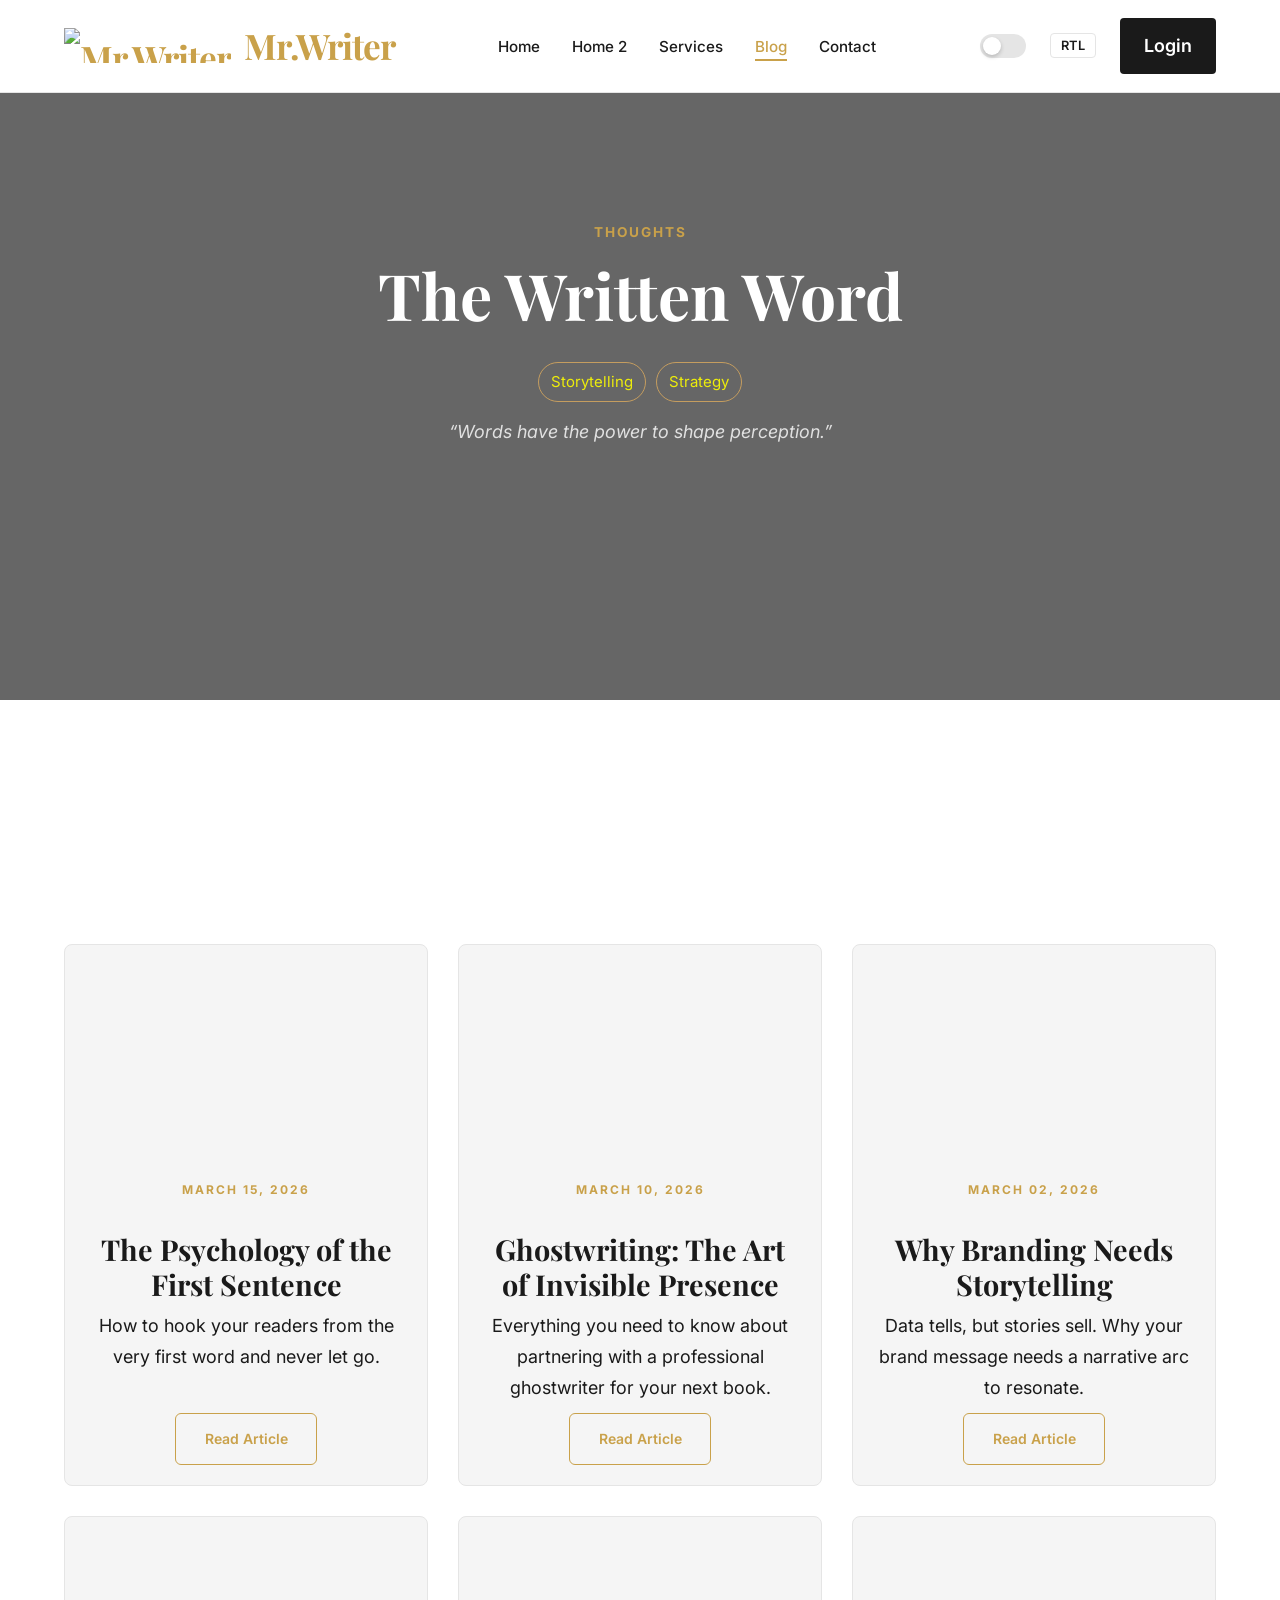
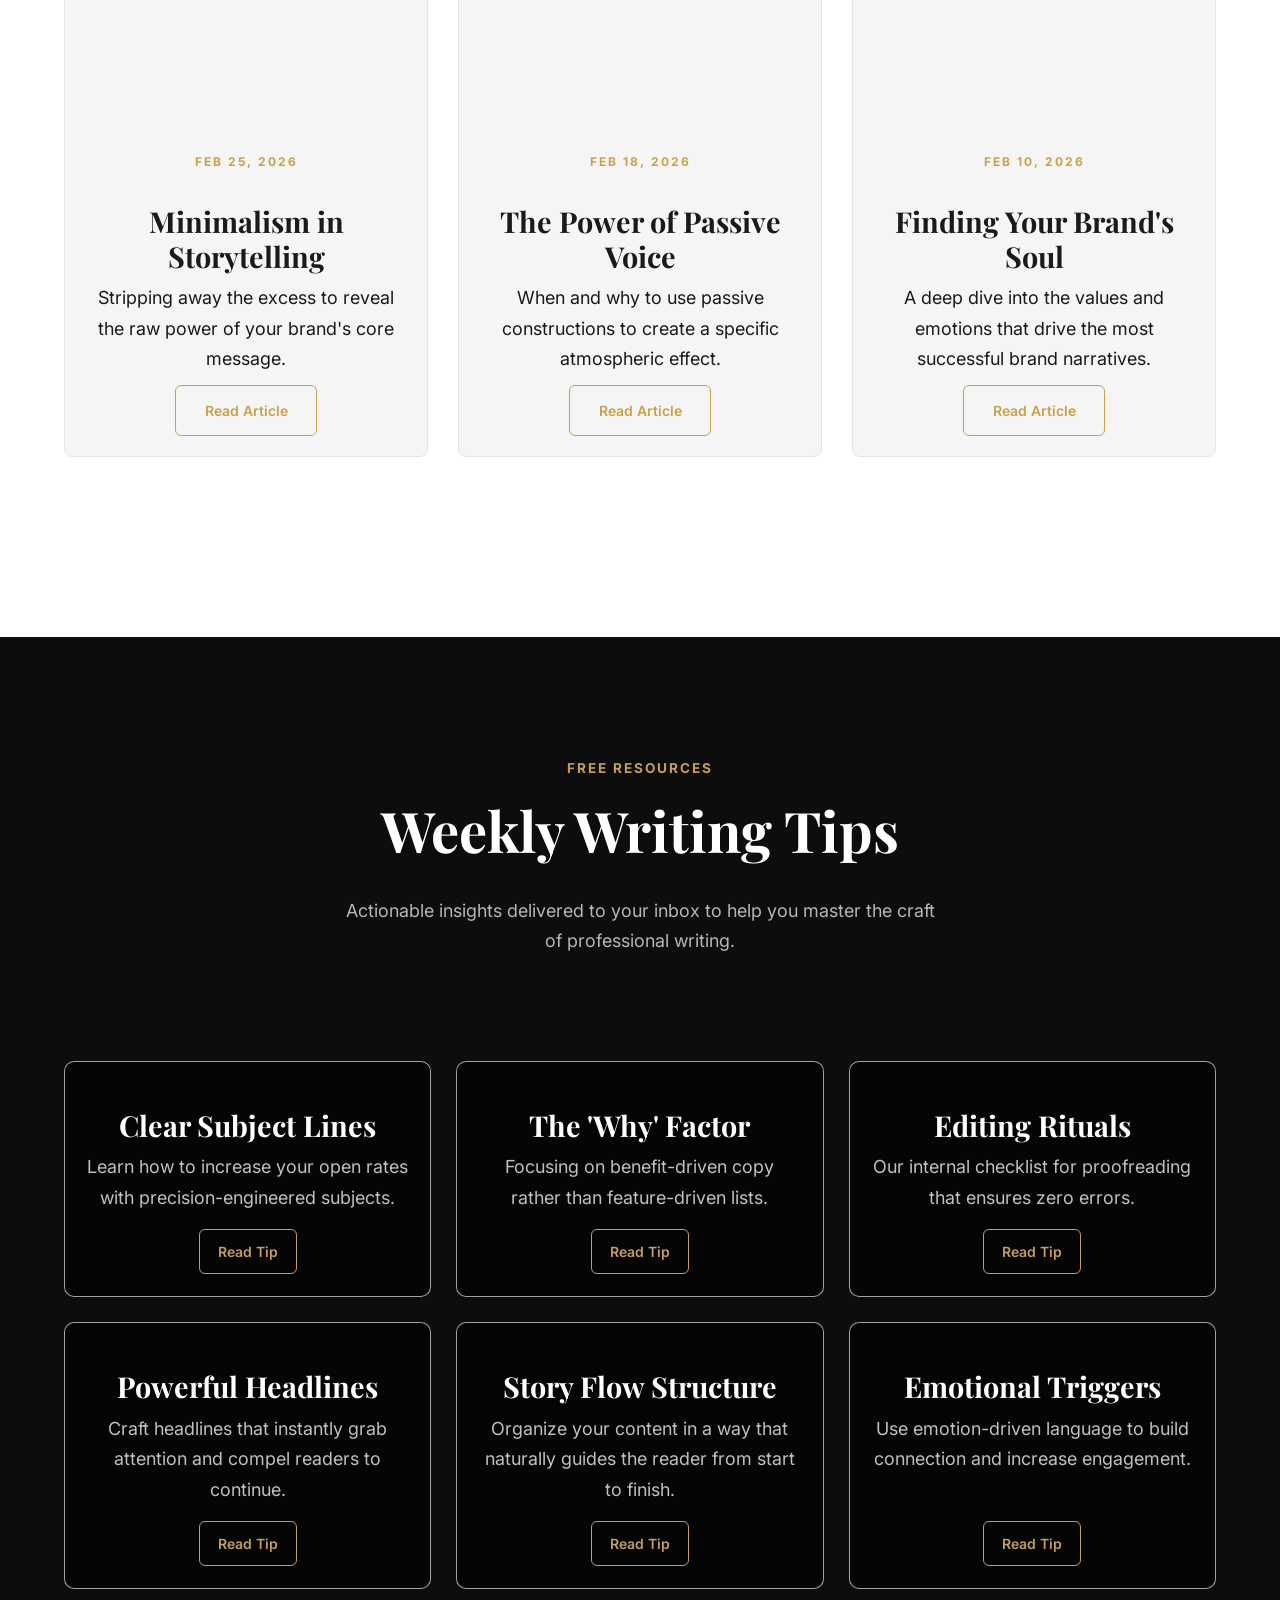
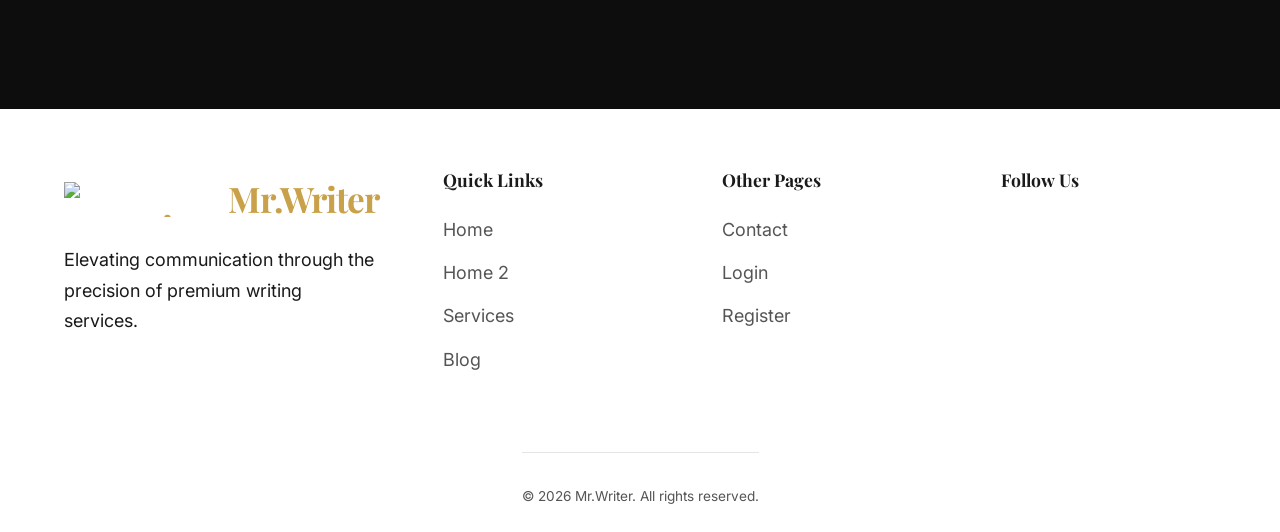
==== commit 93124dc2: "Update" ====
--- a/blog.html
+++ b/blog.html
@@ -1,5 +1,6 @@
 <!DOCTYPE html>
 <html lang="en">
+
 <head>
     <meta charset="UTF-8">
     <meta name="viewport" content="width=device-width, initial-scale=1.0">
@@ -8,12 +9,14 @@
     <link rel="stylesheet" href="assets/css/style.css">
     <link href="https://cdn.jsdelivr.net/npm/remixicon@3.5.0/fonts/remixicon.css" rel="stylesheet">
 </head>
+
 <body>
-<!---------------------------Header Section----------------------------->
+    <!---------------------------Header Section----------------------------->
     <nav>
         <div class="container nav-container">
             <a href="index.html" class="logo">
-                <img src="assets/images/logo.png" alt="Mr.Writer" height="35" width="auto" style="height: 35px; width: auto;">
+                <img src="assets/images/logo.png" alt="Mr.Writer" height="35" width="auto"
+                    style="height: 35px; width: auto;">
                 Mr.Writer
             </a>
             <ul class="nav-links">
@@ -42,7 +45,7 @@
         </div>
     </nav>
 
-<!---------------------------Mobile Drawer Section----------------------------->
+    <!---------------------------Mobile Drawer Section----------------------------->
     <!-- Mobile Drawer -->
     <div class="mobile-drawer">
         <ul class="mobile-links">
@@ -72,109 +75,458 @@
     </div>
 
     <main>
-<!---------------------------Hero Section----------------------------->
+        <!---------------------------Hero Section----------------------------->
         <header class="hero" style="height: 60vh;">
-            <div class="hero-bg" style="background-image: url('https://encrypted-tbn0.gstatic.com/images?q=tbn:ANd9GcSpl1OJBQznnvf5Y7nBrUlPddOLDwl4XZYG1A&s');"></div>
+
+            <div class="hero-bg"
+                style="background-image: url('https://encrypted-tbn0.gstatic.com/images?q=tbn:ANd9GcSpl1OJBQznnvf5Y7nBrUlPddOLDwl4XZYG1A&s');">
+            </div>
             <div class="hero-overlay"></div>
+
             <div class="container">
-                <div class="fade-up">
-                    <span class="sub-title">Thoughts</span>
-                    <h1 style="font-size: 4rem;">The Written Word</h1>
-                    <p>Exploring the intersection of storytelling, strategy, and business communication.</p>
-                </div>
-            </div>
+                <div class="fade-up" style="text-align:center;">
+
+                    <span class="sub-title" id="subText"></span>
+
+                    <h1 id="mainHeading" style="font-size: 4rem;"></h1>
+
+                    <p id="subDesc"></p>
+
+                    <!-- ✨ NEW CONTENT -->
+                    <div class="hero-extra">
+
+                        <!-- BADGES -->
+                        <div class="hero-badges">
+                            <span>Storytelling</span>
+                            <span>Strategy</span>
+                        </div>
+
+                        <!-- STATS -->
+
+
+                        <!-- QUOTE -->
+                        <p class="hero-quote">
+                            “Words have the power to shape perception.”
+                        </p>
+
+                    </div>
+
+                </div>
+            </div>
+
+            <!-- STYLE + ANIMATION -->
+            <style>
+                .typing-cursor::after {
+                    content: "|";
+                    margin-left: 3px;
+                    animation: blink 1s infinite;
+                }
+
+                @keyframes blink {
+
+                    0%,
+                    50%,
+                    100% {
+                        opacity: 1;
+                    }
+
+                    25%,
+                    75% {
+                        opacity: 0;
+                    }
+                }
+
+                /* NEW CONTENT STYLES */
+                .hero-extra {
+                    margin-top: 25px;
+                }
+
+                .hero-badges {
+                    display: flex;
+                    justify-content: center;
+                    gap: 10px;
+                    flex-wrap: wrap;
+                    margin-bottom: 15px;
+                }
+
+                .hero-badges span {
+                    padding: 6px 12px;
+                    border: 1px solid #c59d5f;
+                    color: #eded0b;
+                    border-radius: 25px;
+                    font-size: 15px;
+                }
+
+                .hero-stats {
+                    display: flex;
+                    justify-content: center;
+                    gap: 30px;
+                    margin-bottom: 15px;
+                }
+
+                .hero-stats h3 {
+                    color: #fff;
+                    margin: 0;
+                }
+
+                .hero-stats p {
+                    font-size: 12px;
+                    margin: 0;
+                    color: rgba(255, 255, 255, 0.7);
+                }
+
+                .hero-quote {
+                    font-style: italic;
+                    color: rgba(255, 255, 255, 0.8);
+                    max-width: 600px;
+                    margin: auto;
+                }
+
+                /* MOBILE FIX */
+                @media (max-width: 400px) {
+                    #mainHeading {
+                        font-size: 24px !important;
+                        line-height: 1.3;
+                        word-break: break-word;
+                        overflow-wrap: anywhere;
+                    }
+
+                    #subDesc {
+                        font-size: 14px;
+                        padding: 0 10px;
+                    }
+
+                    .hero-stats {
+                        flex-direction: column;
+                        gap: 10px;
+                    }
+                }
+            </style>
+
+            <!-- TYPEWRITER SCRIPT -->
+            <script>
+                function typeText(el, text, speed = 30, callback) {
+                    let i = 0;
+                    el.innerHTML = "";
+                    el.classList.add("typing-cursor");
+
+                    function typing() {
+                        if (i < text.length) {
+                            el.innerHTML += text.charAt(i);
+                            i++;
+                            setTimeout(typing, speed);
+                        } else {
+                            el.classList.remove("typing-cursor");
+                            if (callback) callback();
+                        }
+                    }
+                    typing();
+                }
+
+                window.addEventListener("load", function () {
+
+                    const sub = document.getElementById("subText");
+                    const heading = document.getElementById("mainHeading");
+                    const desc = document.getElementById("subDesc");
+
+                    const subText = "Thoughts";
+                    const headingText = "The Written Word";
+
+                    typeText(sub, subText, 40, () => {
+                        typeText(heading, headingText, 35, () => {
+                            typeText(desc, descText, 25);
+                        });
+                    });
+
+                });
+            </script>
+
         </header>
 
-<!---------------------------Blog List Section----------------------------->
+        <!---------------------------Blog List Section----------------------------->
         <section class="blog-list">
             <div class="container">
+
                 <div class="card-grid">
-                    <!-- Post 1 -->
+
+                    <!-- CARD -->
                     <article class="card fade-up">
-                        <div class="blog-img" style="width: 100%; height: 200px; background: url('https://images.unsplash.com/photo-1455390582262-044cdead277a?q=80&w=800&auto=format&fit=crop') center/cover no-repeat; border-radius: 4px; margin-bottom: 1.5rem;"></div>
-                        <span class="sub-title" style="font-size: 0.7rem;">March 15, 2026</span>
+                        <div class="blog-img"
+                            style="background:url('https://images.unsplash.com/photo-1455390582262-044cdead277a?q=80&w=800&auto=format&fit=crop') center/cover;">
+                        </div>
+                        <span class="sub-title">March 15, 2026</span>
                         <h3>The Psychology of the First Sentence</h3>
                         <p>How to hook your readers from the very first word and never let go.</p>
-                        <a href="#" class="btn-bordered" style="margin-top: 1rem;">Read Article</a>
+                        <a href="#" class="btn-bordered">Read Article</a>
                     </article>
-                    <!-- Post 2 -->
+
                     <article class="card fade-up">
-                        <div class="blog-img" style="width: 100%; height: 200px; background: url('https://images.unsplash.com/photo-1495446815901-a7297e633e8d?q=80&w=800&auto=format&fit=crop') center/cover no-repeat; border-radius: 4px; margin-bottom: 1.5rem;"></div>
-                        <span class="sub-title" style="font-size: 0.7rem;">March 10, 2026</span>
+                        <div class="blog-img"
+                            style="background:url('https://images.unsplash.com/photo-1495446815901-a7297e633e8d?q=80&w=800&auto=format&fit=crop') center/cover;">
+                        </div>
+                        <span class="sub-title">March 10, 2026</span>
                         <h3>Ghostwriting: The Art of Invisible Presence</h3>
-                        <p>Everything you need to know about partnering with a professional ghostwriter for your next book.</p>
-                        <a href="#" class="btn-bordered" style="margin-top: 1rem;">Read Article</a>
+                        <p>Everything you need to know about partnering with a professional ghostwriter for your next
+                            book.</p>
+                        <a href="#" class="btn-bordered">Read Article</a>
                     </article>
-                    <!-- Post 3 -->
+
                     <article class="card fade-up">
-                        <div class="blog-img" style="width: 100%; height: 200px; background: url('https://images.unsplash.com/photo-1488190211105-8b0e65b80b4e?q=80&w=800&auto=format&fit=crop') center/cover no-repeat; border-radius: 4px; margin-bottom: 1.5rem;"></div>
-                        <span class="sub-title" style="font-size: 0.7rem;">March 02, 2026</span>
+                        <div class="blog-img"
+                            style="background:url('https://images.unsplash.com/photo-1488190211105-8b0e65b80b4e?q=80&w=800&auto=format&fit=crop') center/cover;">
+                        </div>
+                        <span class="sub-title">March 02, 2026</span>
                         <h3>Why Branding Needs Storytelling</h3>
                         <p>Data tells, but stories sell. Why your brand message needs a narrative arc to resonate.</p>
-                        <a href="#" class="btn-bordered" style="margin-top: 1rem;">Read Article</a>
+                        <a href="#" class="btn-bordered">Read Article</a>
                     </article>
-                    <!-- [NEW] Post 4 -->
+
                     <article class="card fade-up">
-                        <div class="blog-img" style="width: 100%; height: 200px; background: url('https://images.unsplash.com/photo-1512486130939-2c4f79935e4f?q=80&w=800&auto=format&fit=crop') center/cover no-repeat; border-radius: 4px; margin-bottom: 1.5rem;"></div>
-                        <span class="sub-title" style="font-size: 0.7rem;">Feb 25, 2026</span>
+                        <div class="blog-img"
+                            style="background:url('https://images.unsplash.com/photo-1512486130939-2c4f79935e4f?q=80&w=800&auto=format&fit=crop') center/cover;">
+                        </div>
+                        <span class="sub-title">Feb 25, 2026</span>
                         <h3>Minimalism in Storytelling</h3>
                         <p>Stripping away the excess to reveal the raw power of your brand's core message.</p>
-                        <a href="#" class="btn-bordered" style="margin-top: 1rem;">Read Article</a>
+                        <a href="#" class="btn-bordered">Read Article</a>
                     </article>
-                    <!-- [NEW] Post 5 -->
+
                     <article class="card fade-up">
-                        <div class="blog-img" style="width: 100%; height: 200px; background: url('https://images.unsplash.com/photo-1531297484001-80022131f5a1?q=80&w=800&auto=format&fit=crop') center/cover no-repeat; border-radius: 4px; margin-bottom: 1.5rem;"></div>
-                        <span class="sub-title" style="font-size: 0.7rem;">Feb 18, 2026</span>
+                        <div class="blog-img"
+                            style="background:url('https://images.unsplash.com/photo-1531297484001-80022131f5a1?q=80&w=800&auto=format&fit=crop') center/cover;">
+                        </div>
+                        <span class="sub-title">Feb 18, 2026</span>
                         <h3>The Power of Passive Voice</h3>
                         <p>When and why to use passive constructions to create a specific atmospheric effect.</p>
-                        <a href="#" class="btn-bordered" style="margin-top: 1rem;">Read Article</a>
+                        <a href="#" class="btn-bordered">Read Article</a>
                     </article>
-                    <!-- [NEW] Post 6 -->
+
                     <article class="card fade-up">
-                        <div class="blog-img" style="width: 100%; height: 200px; background: url('https://images.unsplash.com/photo-1454165833767-027ffea9e778?q=80&w=800&auto=format&fit=crop') center/cover no-repeat; border-radius: 4px; margin-bottom: 1.5rem;"></div>
-                        <span class="sub-title" style="font-size: 0.7rem;">Feb 10, 2026</span>
+                        <div class="blog-img"
+                            style="background:url('https://static.wixstatic.com/media/059062_3ded41a3786c48a5bc5eaeb637c34d47~mv2.png/v1/fill/w_980,h_560,al_c,q_90,usm_0.66_1.00_0.01,enc_avif,quality_auto/059062_3ded41a3786c48a5bc5eaeb637c34d47~mv2.png') center/cover;">
+                        </div>
+                        <span class="sub-title">Feb 10, 2026</span>
                         <h3>Finding Your Brand's Soul</h3>
                         <p>A deep dive into the values and emotions that drive the most successful brand narratives.</p>
-                        <a href="#" class="btn-bordered" style="margin-top: 1rem;">Read Article</a>
+                        <a href="#" class="btn-bordered">Read Article</a>
                     </article>
-                </div>
-            </div>
+
+                </div>
+            </div>
+
+            <!-- 🔥 FULL FIX STYLES -->
+            <style>
+                /* GRID */
+                .card-grid {
+                    display: grid;
+                    grid-template-columns: repeat(auto-fit, minmax(300px, 1fr));
+                    gap: 30px;
+                }
+
+                /* CARD */
+                .card {
+                    display: flex;
+                    flex-direction: column;
+                    height: 100%;
+                    padding: 20px;
+                    border-radius: 8px;
+                    background: var(--secondary-bg);
+                    transition: 0.3s;
+                }
+
+                .card:hover {
+                    transform: translateY(-8px);
+                }
+
+                /* IMAGE */
+                .blog-img {
+                    width: 100%;
+                    height: 200px;
+                    border-radius: 6px;
+                    margin-bottom: 15px;
+                    flex-shrink: 0;
+                }
+
+                /* TEXT ALIGNMENT */
+                .card span {
+                    font-size: 12px;
+                    margin-bottom: 8px;
+                }
+
+                .card h3 {
+                    margin-bottom: 10px;
+                }
+
+                .card p {
+                    margin-bottom: 10px;
+                    flex-grow: 1;
+                    /* 🔥 makes equal height */
+                }
+
+                /* BUTTON FIX */
+                .card a {
+                    margin-top: auto;
+                    /* 🔥 aligns all buttons */
+                    display: inline-block;
+                }
+
+                /* MOBILE */
+                @media (max-width: 400px) {
+                    .card-grid {
+                        grid-template-columns: 1fr;
+                    }
+                }
+            </style>
         </section>
 
-<!---------------------------Writing Tips Section----------------------------->
+        <!---------------------------Writing Tips Section----------------------------->
         <!-- [NEW] Writing Tips Section -->
-        <section class="writing-tips" style="background: var(--primary-text); color: var(--primary-bg);">
+        <section class="writing-tips" style="background: #0d0d0d; color: #ffffff;">
+
             <div class="container">
-                <div class="section-header fade-up">
-                    <span class="sub-title" style="color: var(--accent-color);">Free Resources</span>
-                    <h2 style="color: white;">Weekly Writing Tips</h2>
-                    <p style="color: var(--border-color);">Actionable insights delivered to your inbox to help you master the craft of professional writing.</p>
-                </div>
-                <div class="card-grid" style="grid-template-columns: repeat(3, 1fr) !important;">
-                    <div class="card fade-up" style="background: rgba(255,255,255,0.05); border: 1px solid rgba(255,255,255,0.1);">
-                        <h3 style="color: white;">Clear Subject Lines</h3>
-                        <p style="color: var(--border-color);">Learn how to increase your open rates with precision-engineered subjects.</p>
-                    </div>
-                    <div class="card fade-up" style="background: rgba(255,255,255,0.05); border: 1px solid rgba(255,255,255,0.1);">
-                        <h3 style="color: white;">The 'Why' Factor</h3>
-                        <p style="color: var(--border-color);">Focusing on benefit-driven copy rather than feature-driven lists.</p>
-                    </div>
-                    <div class="card fade-up" style="background: rgba(255,255,255,0.05); border: 1px solid rgba(255,255,255,0.1);">
-                        <h3 style="color: white;">Editing Rituals</h3>
-                        <p style="color: var(--border-color);">Our internal checklist for proofreading that ensures zero errors.</p>
-                    </div>
-                </div>
-            </div>
+
+                <!-- HEADER -->
+                <div class="section-header fade-up" style="text-align:center;">
+                    <span class="sub-title" style="color: #c59d5f;">Free Resources</span>
+                    <h2 style="color: #ffffff;">Weekly Writing Tips</h2>
+                    <p style="color: rgba(255,255,255,0.7); max-width:600px; margin:auto;">
+                        Actionable insights delivered to your inbox to help you master the craft of professional
+                        writing.
+                    </p>
+                </div>
+
+                <!-- GRID -->
+                <div class="card-grid">
+
+                    <!-- CARD -->
+                    <div class="card fade-up">
+                        <h3>Clear Subject Lines</h3>
+                        <p>Learn how to increase your open rates with precision-engineered subjects.</p>
+                        <a href="#" class="btn-bordered">Read Tip</a>
+                    </div>
+
+                    <div class="card fade-up">
+                        <h3>The 'Why' Factor</h3>
+                        <p>Focusing on benefit-driven copy rather than feature-driven lists.</p>
+                        <a href="#" class="btn-bordered">Read Tip</a>
+                    </div>
+
+                    <div class="card fade-up">
+                        <h3>Editing Rituals</h3>
+                        <p>Our internal checklist for proofreading that ensures zero errors.</p>
+                        <a href="#" class="btn-bordered">Read Tip</a>
+                    </div>
+
+                    <div class="card fade-up">
+                        <h3>Powerful Headlines</h3>
+                        <p>Craft headlines that instantly grab attention and compel readers to continue.</p>
+                        <a href="#" class="btn-bordered">Read Tip</a>
+                    </div>
+
+                    <div class="card fade-up">
+                        <h3>Story Flow Structure</h3>
+                        <p>Organize your content in a way that naturally guides the reader from start to finish.</p>
+                        <a href="#" class="btn-bordered">Read Tip</a>
+                    </div>
+
+                    <div class="card fade-up">
+                        <h3>Emotional Triggers</h3>
+                        <p>Use emotion-driven language to build connection and increase engagement.</p>
+                        <a href="#" class="btn-bordered">Read Tip</a>
+                    </div>
+
+                </div>
+
+            </div>
+
+            <!-- 🔥 FINAL FIXED STYLES -->
+            <style>
+                /* GRID */
+                .writing-tips .card-grid {
+                    display: grid;
+                    grid-template-columns: repeat(3, 1fr);
+                    gap: 25px;
+                    margin-top: 40px;
+                }
+
+                /* CARD (FIXED VISIBILITY) */
+                .writing-tips .card {
+                    display: flex;
+                    flex-direction: column;
+                    height: 100%;
+                    padding: 22px;
+                    border-radius: 10px;
+
+                    /* 🔥 IMPORTANT FIX */
+                    background: rgba(0, 0, 0, 0.6);
+                    /* darker base */
+                    border: 1px solid rgba(255, 254, 254, 0.632);
+
+                    transition: 0.3s ease;
+                }
+
+                /* HOVER */
+                .writing-tips .card:hover {
+                    transform: translateY(-8px);
+                    background: rgba(0, 0, 0, 0.8);
+                }
+
+                /* TEXT (FORCE VISIBILITY) */
+                .writing-tips .card h3 {
+                    color: #ffffff;
+                    margin-bottom: 10px;
+                }
+
+                .writing-tips .card p {
+                    color: rgba(255, 255, 255, 0.75);
+                    flex-grow: 1;
+                    margin-bottom: 15px;
+                }
+
+                /* BUTTON */
+                .writing-tips .btn-bordered {
+                    margin-top: auto;
+                    padding: 10px 18px;
+                    border: 1px solid #c59d5f;
+                    color: #c59d5f;
+                    border-radius: 6px;
+                    text-decoration: none;
+                    transition: 0.3s ease;
+                }
+
+                /* BUTTON HOVER */
+                .writing-tips .btn-bordered:hover {
+                    background: #c59d5f;
+                    color: #fff;
+                    box-shadow: 0 8px 20px rgba(197, 157, 95, 0.4);
+                    transform: translateY(-3px);
+                }
+
+                /* RESPONSIVE */
+                @media (max-width: 900px) {
+                    .writing-tips .card-grid {
+                        grid-template-columns: repeat(2, 1fr);
+                    }
+                }
+
+                @media (max-width: 500px) {
+                    .writing-tips .card-grid {
+                        grid-template-columns: 1fr;
+                    }
+                }
+            </style>
+
         </section>
     </main>
 
-<!---------------------------Footer Section----------------------------->
+    <!---------------------------Footer Section----------------------------->
     <footer>
         <div class="container">
             <div class="footer-grid">
                 <div class="footer-col">
                     <a href="index.html" class="logo"><img src="assets/images/logo.png" alt="Mr.Writer">Mr.Writer</a>
-                    <p style="text-align: left; margin-top: 1rem;">Elevating communication through the precision of premium writing services.</p>
+                    <p style="text-align: left; margin-top: 1rem;">Elevating communication through the precision of
+                        premium writing services.</p>
                 </div>
                 <div class="footer-col">
                     <h4>Quick Links</h4>
@@ -210,4 +562,5 @@
 
     <script src="assets/js/main.js"></script>
 </body>
-</html>
+
+</html>
--- a/assets/css/style.css
+++ b/assets/css/style.css
@@ -995,7 +995,18 @@
 
 @media (max-width: 360px) {
     .container {
-        padding: 0 1rem;
+        padding: 0 1.2rem;
+    }
+    .hero h1 {
+        font-size: 24px !important;
+        line-height: 1.3;
+        word-break: break-word;
+        overflow-wrap: anywhere;
+    }
+    .hero-content {
+        width: 100%;
+        max-width: 100%;
+        padding: 0 10px;
     }
 
     .footer-grid {
@@ -1288,4 +1299,131 @@
 .btn-email:hover {
     background: #e0e1dc;
     transform: translateY(-2px);
+}
+/* ===== PREMIUM CARD BASE ===== */
+.premium-card {
+    position: relative;
+    border-radius: 18px;
+    overflow: hidden;
+    transition: all 0.4s ease;
+    backdrop-filter: blur(12px);
+}
+
+/* LIGHT MODE */
+body.light .premium-card {
+    background: rgba(255, 255, 255, 0.7);
+    border: 1px solid rgba(0,0,0,0.08);
+}
+
+/* DARK MODE */
+body.dark .premium-card {
+    background: rgba(255, 255, 255, 0.05);
+    border: 1px solid rgba(255,255,255,0.1);
+}
+
+/* GOLD BORDER EFFECT */
+.premium-card::before {
+    content: "";
+    position: absolute;
+    inset: 0;
+    border-radius: 18px;
+    padding: 1px;
+    background: linear-gradient(120deg, transparent, var(--accent-color), transparent);
+    -webkit-mask:
+        linear-gradient(#000 0 0) content-box,
+        linear-gradient(#000 0 0);
+    -webkit-mask-composite: xor;
+    pointer-events: none;
+}
+
+/* ===== IMAGE ===== */
+.card-image {
+    height: 180px;
+    overflow: hidden;
+}
+
+.card-image img {
+    width: 100%;
+    height: 100%;
+    object-fit: cover;
+    transition: transform 0.6s ease;
+}
+
+/* ===== CONTENT ===== */
+.card-content {
+    padding: 24px;
+}
+
+.card-content h3 {
+    font-family: var(--font-serif);
+    margin: 10px 0;
+}
+
+.card-content p {
+    opacity: 0.85;
+    line-height: 1.6;
+}
+
+/* ===== ICON ===== */
+.card-content i {
+    font-size: 22px;
+    color: var(--accent-color);
+}
+
+/* ===== LIST ===== */
+.card-content ul {
+    margin-top: 15px;
+}
+
+.card-content li {
+    margin-bottom: 8px;
+    font-size: 14px;
+}
+
+.card-content li i {
+    color: var(--accent-color);
+    margin-right: 6px;
+}
+
+/* ===== HOVER EFFECT ===== */
+.premium-card:hover {
+    transform: translateY(-10px) scale(1.02);
+}
+
+.premium-card:hover img {
+    transform: scale(1.1);
+}
+
+/* ===== PROCESS SPECIAL ===== */
+.process-card {
+    text-align: center;
+}
+
+/* NUMBER BADGE */
+.process-number {
+    position: absolute;
+    top: 15px;
+    right: 15px;
+    font-size: 22px;
+    font-family: var(--font-serif);
+    color: var(--accent-bold);
+    background: rgba(0,0,0,0.4);
+    padding: 6px 12px;
+    border-radius: 10px;
+}
+
+/* LIGHT MODE NUMBER */
+body.light .process-number {
+    background: rgba(255,255,255,0.8);
+    color: var(--accent-color);
+}
+
+/* DARK MODE TEXT FIX */
+body.dark .card-content p {
+    color: rgba(255,255,255,0.7);
+}
+
+/* LIGHT MODE TEXT FIX */
+body.light .card-content p {
+    color: rgba(0,0,0,0.7);
 }
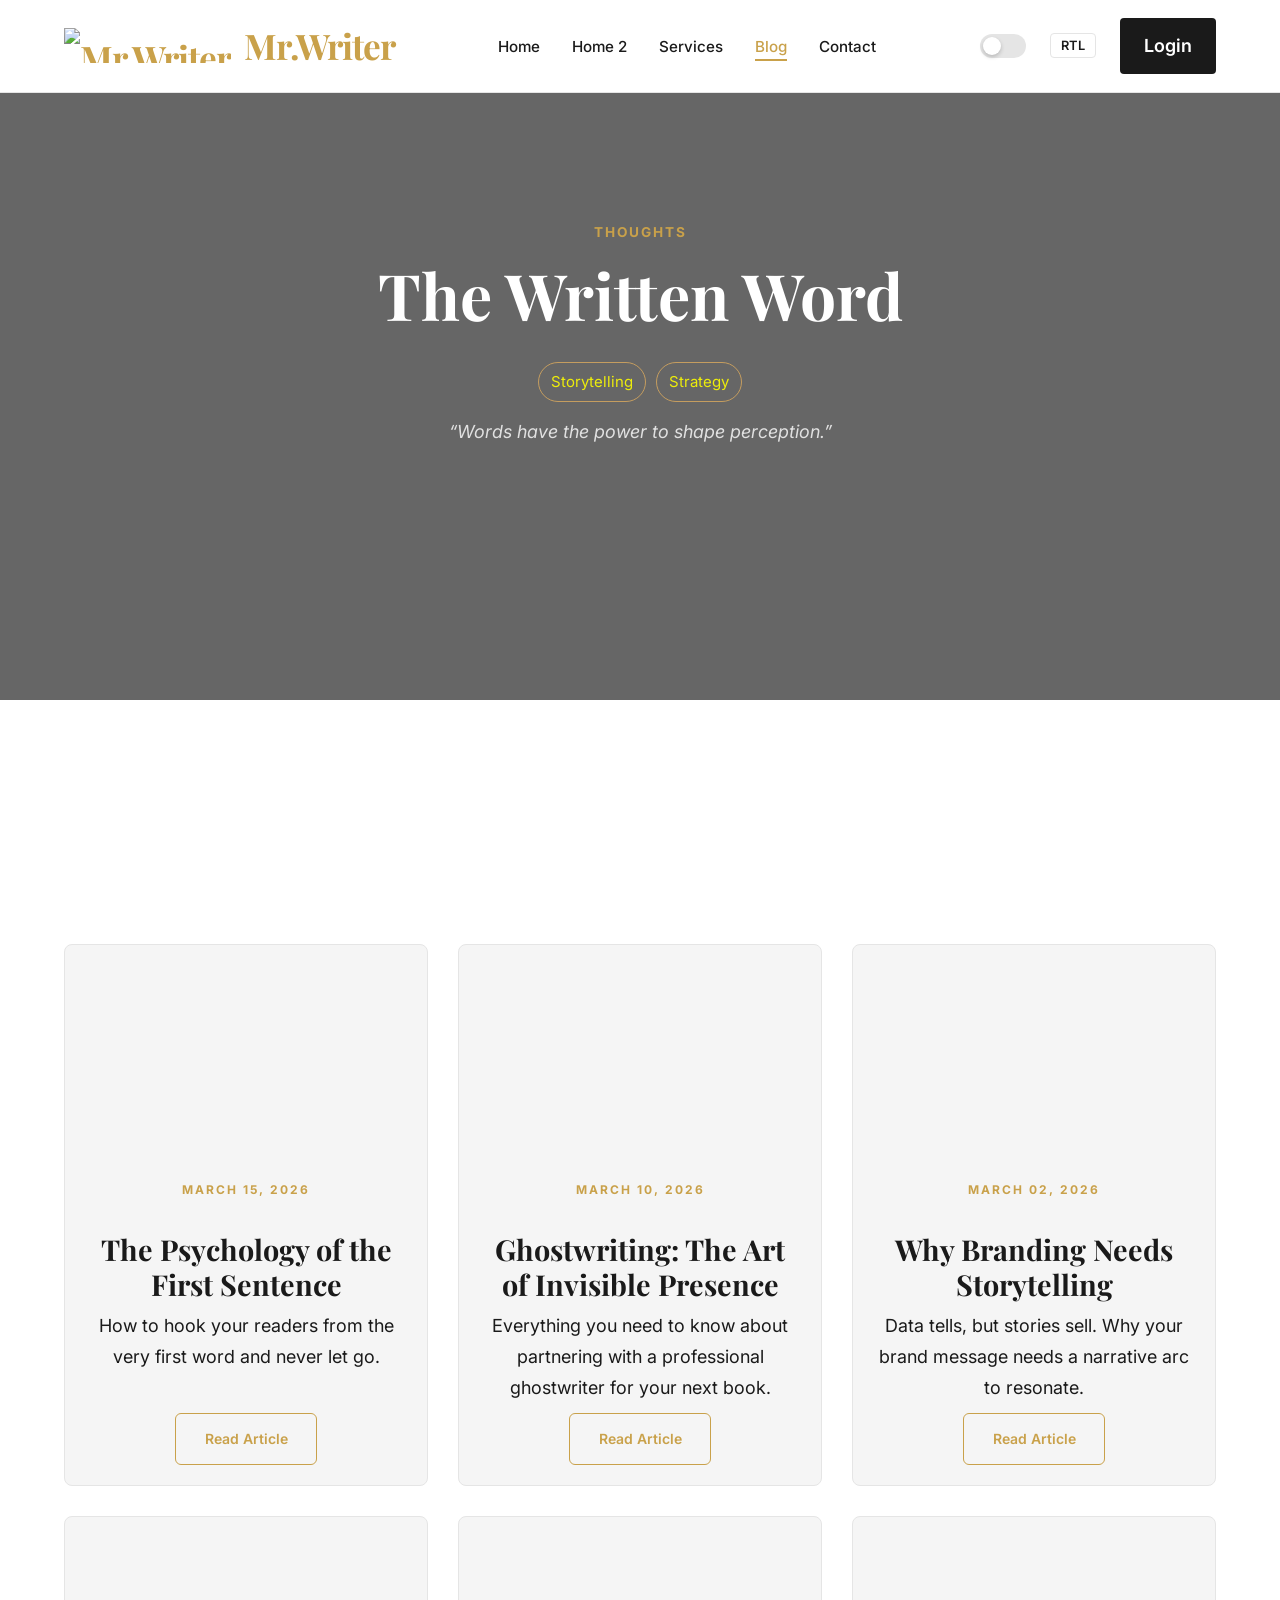
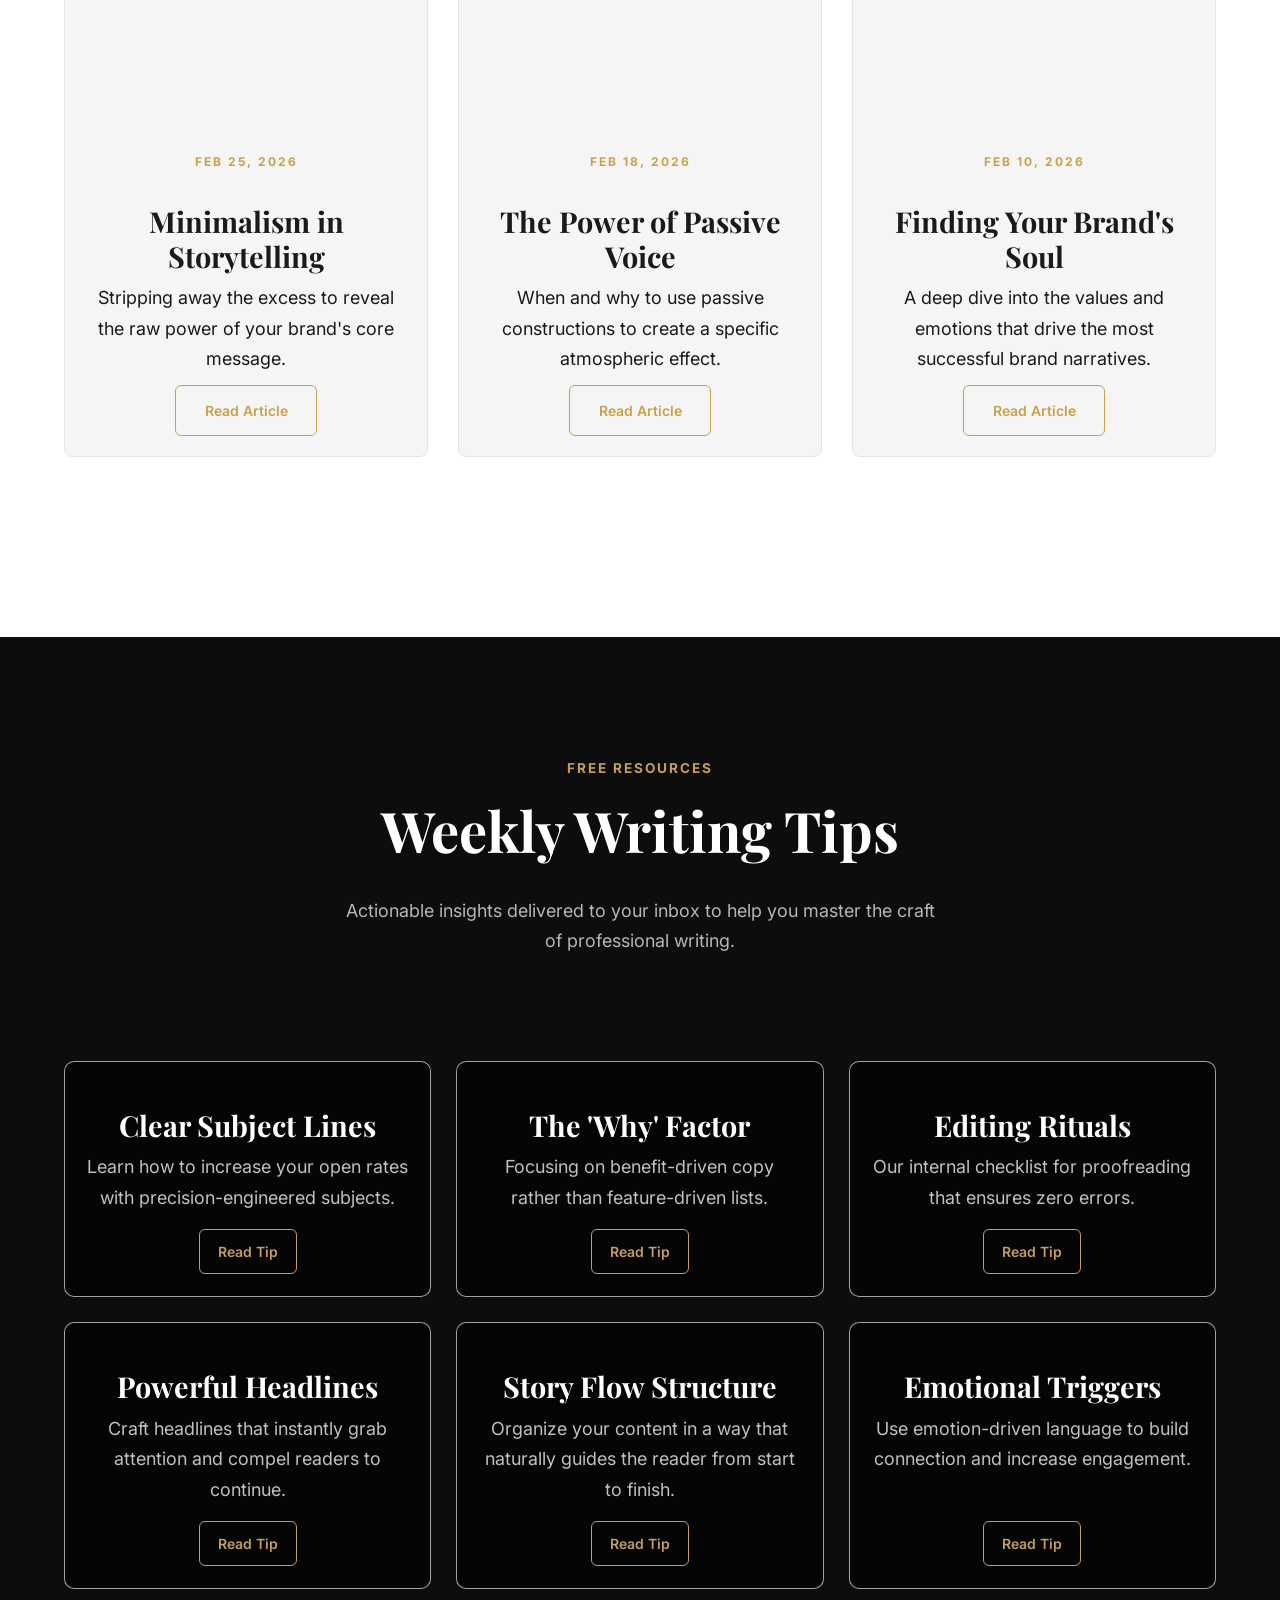
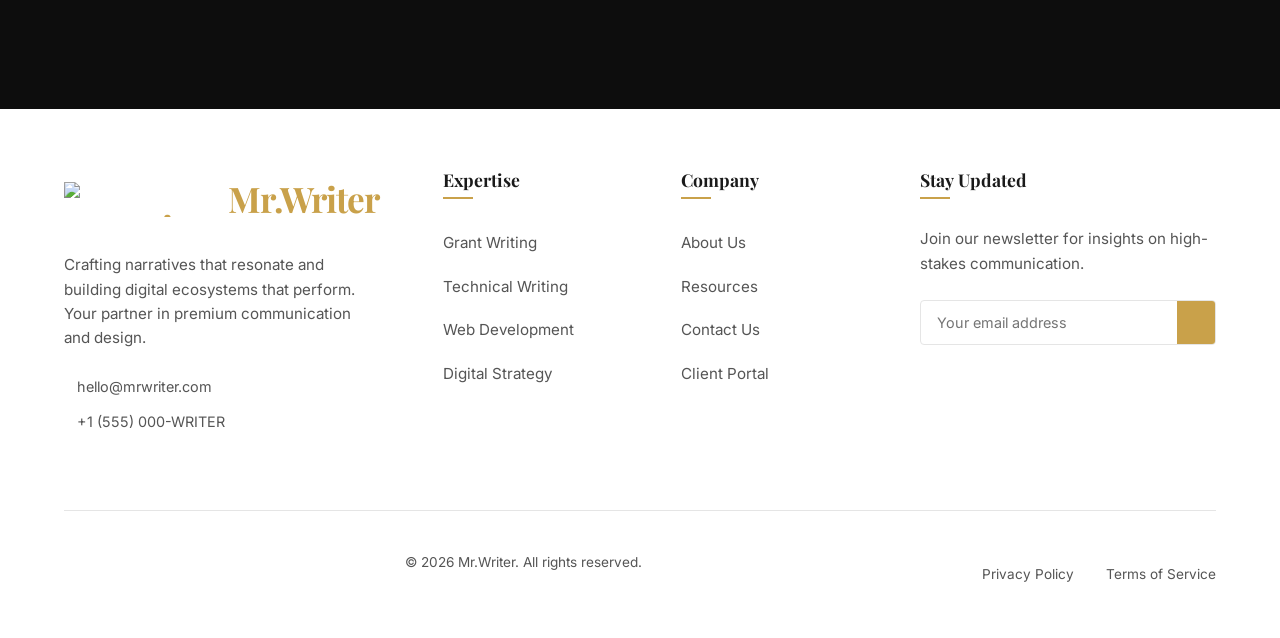
==== commit 5ed77771: "U" ====
--- a/blog.html
+++ b/blog.html
@@ -523,39 +523,56 @@
     <footer>
         <div class="container">
             <div class="footer-grid">
+                <div class="footer-col about-col">
+                    <a href="index.html" class="logo">
+                        <img src="assets/images/logo.png" alt="Mr.Writer" height="35" width="auto">
+                        Mr.Writer
+                    </a>
+                    <p>Crafting narratives that resonate and building digital ecosystems that perform. Your partner in premium communication and design.</p>
+                    <div class="contact-mini">
+                        <p><i class="ri-mail-line"></i> hello@mrwriter.com</p>
+                        <p><i class="ri-phone-line"></i> +1 (555) 000-WRITER</p>
+                    </div>
+                </div>
                 <div class="footer-col">
-                    <a href="index.html" class="logo"><img src="assets/images/logo.png" alt="Mr.Writer">Mr.Writer</a>
-                    <p style="text-align: left; margin-top: 1rem;">Elevating communication through the precision of
-                        premium writing services.</p>
+                    <h4>Expertise</h4>
+                    <ul>
+                        <li><a href="services.html">Grant Writing</a></li>
+                        <li><a href="services.html">Technical Writing</a></li>
+                        <li><a href="services.html">Web Development</a></li>
+                        <li><a href="websites.html">Digital Strategy</a></li>
+                    </ul>
                 </div>
                 <div class="footer-col">
-                    <h4>Quick Links</h4>
+                    <h4>Company</h4>
                     <ul>
-                        <li><a href="index.html">Home</a></li>
-                        <li><a href="home2.html">Home 2</a></li>
-                        <li><a href="services.html">Services</a></li>
-                        <li><a href="blog.html">Blog</a></li>
+                        <li><a href="index.html">About Us</a></li>
+                        <li><a href="blog.html">Resources</a></li>
+                        <li><a href="contact.html">Contact Us</a></li>
+                        <li><a href="login.html">Client Portal</a></li>
                     </ul>
                 </div>
-                <div class="footer-col">
-                    <h4>Other Pages</h4>
-                    <ul>
-                        <li><a href="contact.html">Contact</a></li>
-                        <li><a href="login.html">Login</a></li>
-                        <li><a href="register.html">Register</a></li>
-                    </ul>
-                </div>
-                <div class="footer-col">
-                    <h4>Follow Us</h4>
-                    <div class="social-links" style="display: flex; gap: 1rem; justify-content: start;">
+                <div class="footer-col newsletter-col">
+                    <h4>Stay Updated</h4>
+                    <p>Join our newsletter for insights on high-stakes communication.</p>
+                    <form class="newsletter-form">
+                        <input type="email" placeholder="Your email address" required>
+                        <button type="submit"><i class="ri-send-plane-fill"></i></button>
+                    </form>
+                    <div class="social-links">
                         <a href="#"><i class="ri-twitter-x-line"></i></a>
                         <a href="#"><i class="ri-linkedin-box-line"></i></a>
                         <a href="#"><i class="ri-instagram-line"></i></a>
+                        <a href="#"><i class="ri-medium-line"></i></a>
                     </div>
                 </div>
             </div>
             <div class="footer-bottom">
                 <p>&copy; 2026 Mr.Writer. All rights reserved.</p>
+                <div class="footer-bottom-links">
+                    <a href="#">Privacy Policy</a>
+                    <a href="#">Terms of Service</a>
+                </div>
             </div>
         </div>
     </footer>
--- a/assets/css/style.css
+++ b/assets/css/style.css
@@ -265,10 +265,9 @@
 .card-grid {
     display: grid;
     grid-template-columns: repeat(3, 1fr);
-    gap: 3rem;
+    gap: 2.5rem;
     margin-top: 4rem;
     width: 100%;
-    justify-content: center;
 }
 
 .card {
@@ -664,57 +663,52 @@
     }
 
     .card-grid {
+        grid-template-columns: repeat(3, 1fr);
+        gap: 2rem;
+    }
+
+    .footer-grid {
+        grid-template-columns: repeat(2, 1fr) !important;
+        gap: 4rem;
+    }
+}
+
+@media (max-width: 768px) {
+    .nav-links {
+        display: none;
+    }
+
+    .nav-container {
+        justify-content: space-between;
+    }
+
+    .card-grid {
         grid-template-columns: repeat(2, 1fr);
-    }
-
-    .card:nth-child(3):last-child {
-        grid-column: span 2;
-        max-width: 600px;
-        justify-self: center;
+        gap: 1.5rem;
     }
 
     .footer-grid {
         grid-template-columns: repeat(2, 1fr) !important;
         gap: 3rem;
+    }
+
+    .footer-col {
+        align-items: flex-start;
         text-align: left;
     }
 
     .footer-col h4 {
         text-align: left;
     }
-}
-
-@media (max-width: 768px) {
-    .nav-links {
-        display: none;
-    }
-
-    .nav-container {
-        justify-content: space-between;
-    }
-
+
+    .footer-col .social-links {
+        justify-content: flex-start;
+    }
+}
+
+@media (max-width: 480px) {
     .card-grid {
         grid-template-columns: 1fr;
-    }
-
-    .card:nth-child(3):last-child {
-        grid-column: span 1;
-        max-width: 100%;
-    }
-
-    .footer-grid {
-        grid-template-columns: 1fr 1fr !important;
-        /* Keep 2 cols at 768px for better symmetry */
-        text-align: left;
-        gap: 2rem;
-    }
-
-    .footer-col h4 {
-        text-align: left;
-    }
-
-    .footer-col .social-links {
-        justify-content: flex-start !important;
     }
 }
 
@@ -730,23 +724,61 @@
 
 .footer-grid {
     display: grid;
-    grid-template-columns: repeat(4, 1fr);
+    grid-template-columns: 1.5fr 1fr 1fr 1.5fr;
     gap: 4rem;
     margin-bottom: 4rem;
+    width: 100%;
+    align-items: start;
+}
+
+.footer-col {
+    display: flex;
+    flex-direction: column;
+    align-items: flex-start;
+    text-align: left;
+}
+
+.footer-col .logo {
+    margin-bottom: 1.5rem;
+    justify-content: flex-start;
 }
 
 .footer-col .logo img {
     height: 35px;
-    /* Consistent height for footer logo */
     width: auto;
     object-fit: contain;
 }
 
+.footer-col p {
+    text-align: left;
+    margin: 0 0 1.5rem;
+    font-size: 0.95rem;
+    color: var(--secondary-text);
+    line-height: 1.6;
+}
+
 .footer-col h4 {
     text-align: left;
-    margin-bottom: 1.5rem;
+    margin-bottom: 1.8rem;
     font-size: 1.1rem;
+    font-weight: 700;
     color: var(--primary-text);
+    position: relative;
+    padding-bottom: 0.5rem;
+}
+
+.footer-col h4::after {
+    content: '';
+    position: absolute;
+    bottom: 0;
+    left: 0;
+    width: 30px;
+    height: 2px;
+    background: var(--accent-color);
+}
+
+.footer-col ul {
+    width: 100%;
 }
 
 .footer-col ul li {
@@ -755,17 +787,76 @@
 
 .footer-col ul li a {
     color: var(--secondary-text);
-    transition: color var(--transition-speed);
+    transition: all var(--transition-speed);
+    display: inline-block;
+    font-size: 0.95rem;
 }
 
 .footer-col ul li a:hover {
     color: var(--accent-color);
-    padding-left: 5px;
+    transform: translateX(5px);
+}
+
+/* Contact Mini Info */
+.contact-mini p {
+    display: flex;
+    align-items: center;
+    gap: 0.8rem;
+    margin-bottom: 0.8rem;
+    font-size: 0.9rem;
+}
+
+.contact-mini i {
+    color: var(--accent-color);
+    font-size: 1.1rem;
+}
+
+/* Newsletter Form */
+.newsletter-form {
+    display: flex;
+    width: 100%;
+    gap: 0;
+    margin-bottom: 1.5rem;
+    border: 1px solid var(--border-color);
+    border-radius: 4px;
+    overflow: hidden;
+    background: var(--primary-bg);
+}
+
+.newsletter-form input {
+    flex: 1;
+    padding: 0.8rem 1rem;
+    border: none;
+    background: transparent;
+    color: var(--primary-text);
+    font-family: var(--font-sans);
+    font-size: 0.9rem;
+    outline: none;
+}
+
+.newsletter-form button {
+    background: var(--accent-color);
+    color: #000;
+    border: none;
+    padding: 0 1.2rem;
+    cursor: pointer;
+    transition: background 0.3s;
+    font-size: 1.2rem;
+    display: flex;
+    align-items: center;
+    justify-content: center;
+}
+
+.newsletter-form button:hover {
+    background: #b8903a;
 }
 
 /* Social Icon Colors */
 .ri-twitter-x-line {
-    color: #000000;
+    color: #1a1a1a;
+}
+[data-theme="dark"] .ri-twitter-x-line {
+    color: #ffffff;
 }
 
 .ri-linkedin-box-line {
@@ -780,23 +871,41 @@
     color: #00ab6c;
 }
 
+.social-links {
+    display: flex;
+    gap: 1.2rem;
+    margin-top: 1rem;
+}
+
 .social-links a {
-    font-size: 1.5rem;
-    transition: transform var(--transition-speed);
+    font-size: 1.4rem;
+    transition: transform var(--transition-speed), color var(--transition-speed);
+    color: var(--secondary-text);
 }
 
 .social-links a:hover {
-    transform: scale(1.2);
+    transform: translateY(-3px);
+    color: var(--accent-color);
 }
 
 .footer-bottom {
     border-top: 1px solid var(--border-color);
-    padding-top: 2rem;
+    padding: 2.5rem 0;
     display: flex;
     justify-content: space-between;
     align-items: center;
     font-size: 0.85rem;
     color: var(--secondary-text);
+    width: 100%;
+}
+
+.footer-bottom-links {
+    display: flex;
+    gap: 2rem;
+}
+
+.footer-bottom-links a:hover {
+    color: var(--accent-color);
 }
 
 /* Responsive */
@@ -1010,7 +1119,13 @@
     }
 
     .footer-grid {
-        grid-template-columns: 1fr;
+        grid-template-columns: 1fr !important;
+        text-align: center;
+        gap: 3rem;
+    }
+
+    .footer-col {
+        align-items: center;
         text-align: center;
     }
 
@@ -1018,9 +1133,38 @@
         text-align: center;
     }
 
+    .footer-col h4::after {
+        left: 50%;
+        transform: translateX(-50%);
+    }
+
+    .footer-col p {
+        text-align: center;
+    }
+
+    .contact-mini {
+        width: 100%;
+        display: flex;
+        flex-direction: column;
+        align-items: center;
+    }
+
+    .newsletter-form {
+        max-width: 100%;
+    }
+
+    .social-links {
+        justify-content: center;
+    }
+
     .footer-bottom {
         flex-direction: column;
-        gap: 1rem;
+        gap: 1.5rem;
+        text-align: center;
+    }
+
+    .footer-bottom-links {
+        justify-content: center;
     }
 
     .hero-btns {
@@ -1332,7 +1476,11 @@
     -webkit-mask:
         linear-gradient(#000 0 0) content-box,
         linear-gradient(#000 0 0);
+    mask:
+        linear-gradient(#000 0 0) content-box,
+        linear-gradient(#000 0 0);
     -webkit-mask-composite: xor;
+    mask-composite: exclude;
     pointer-events: none;
 }
 
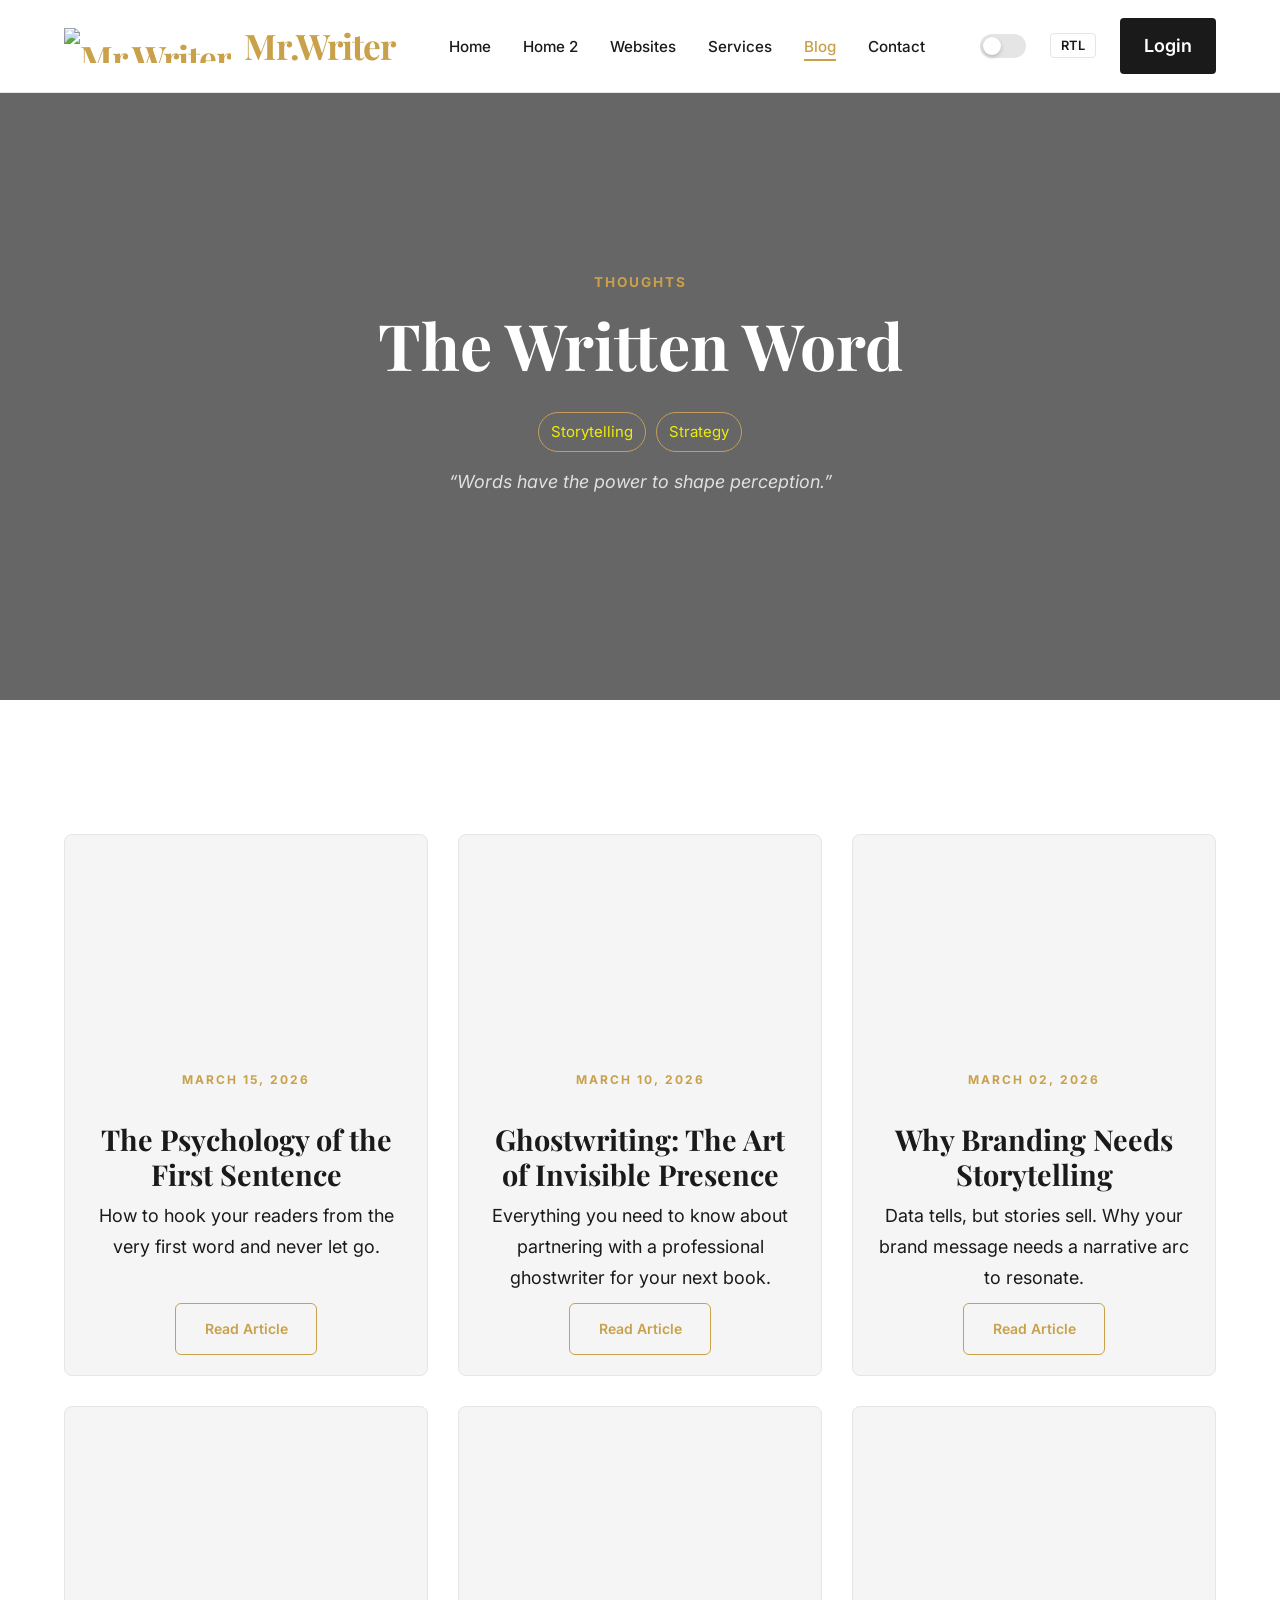
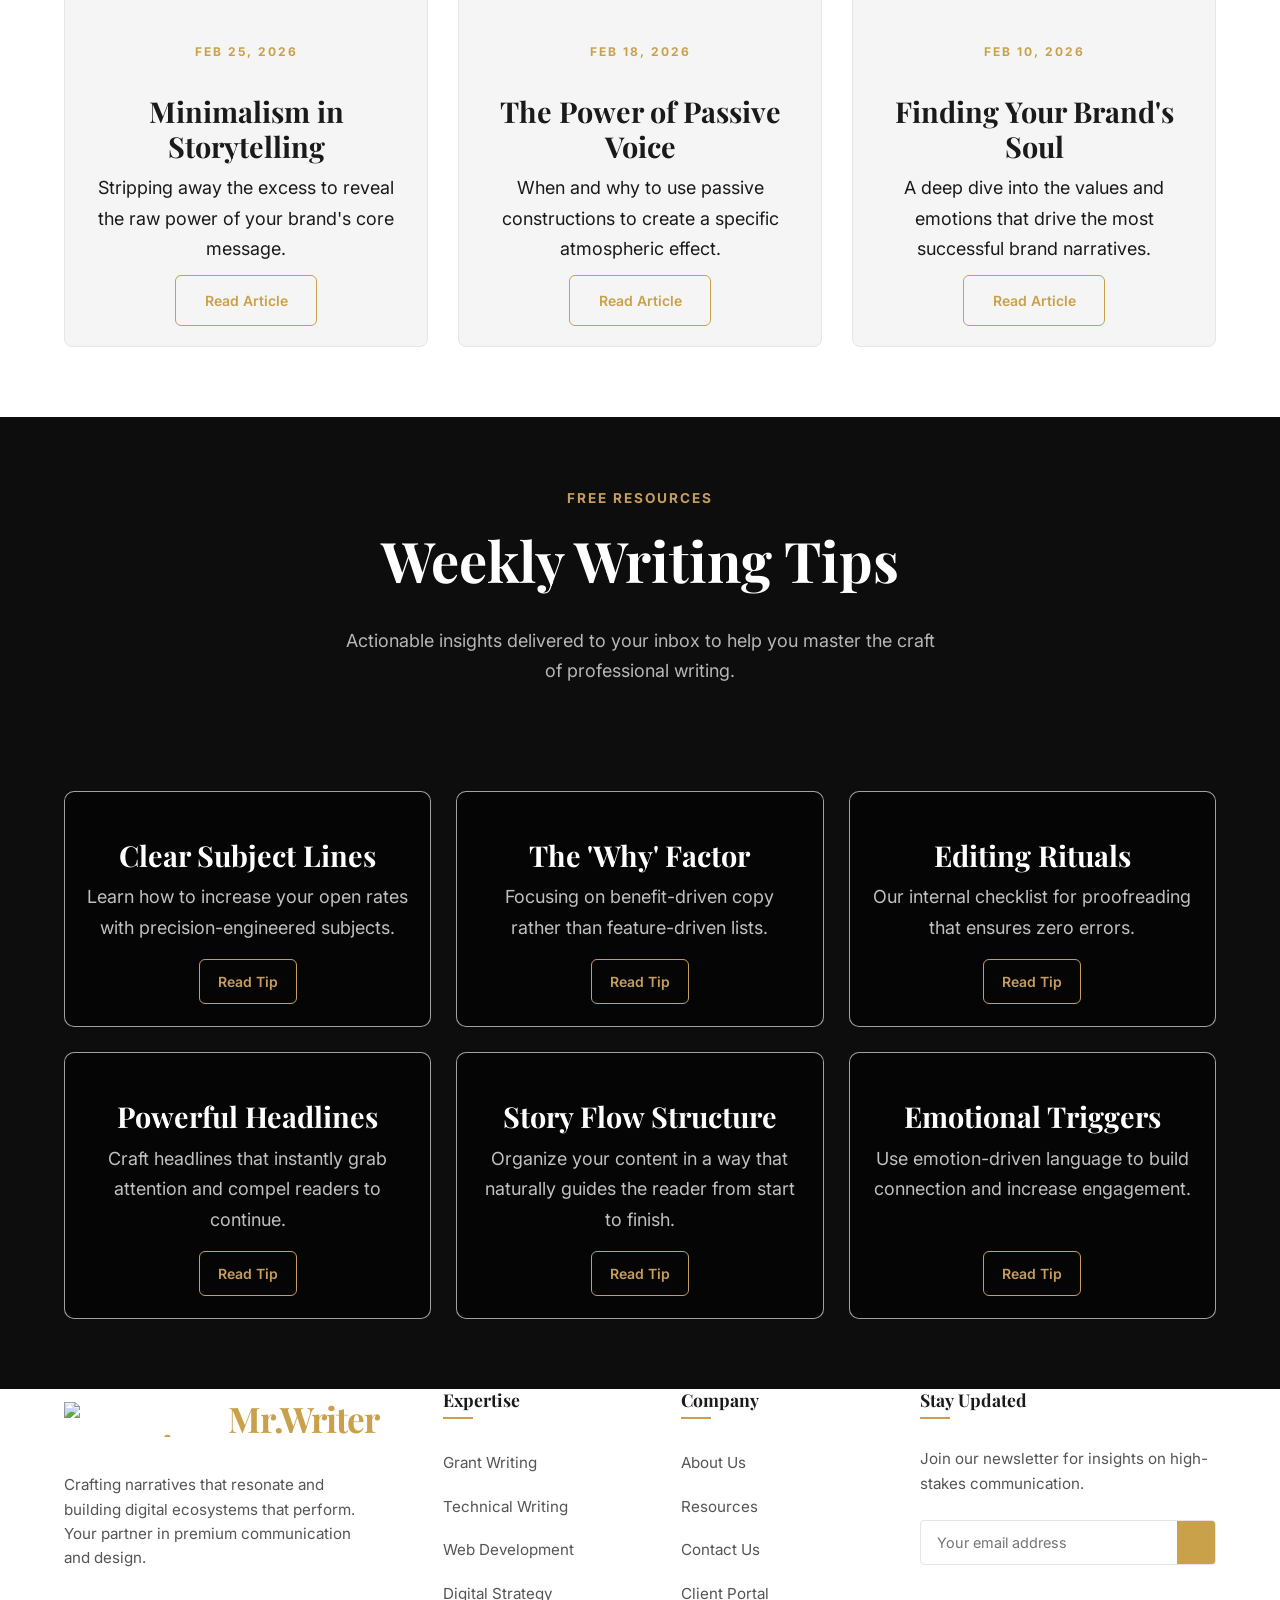
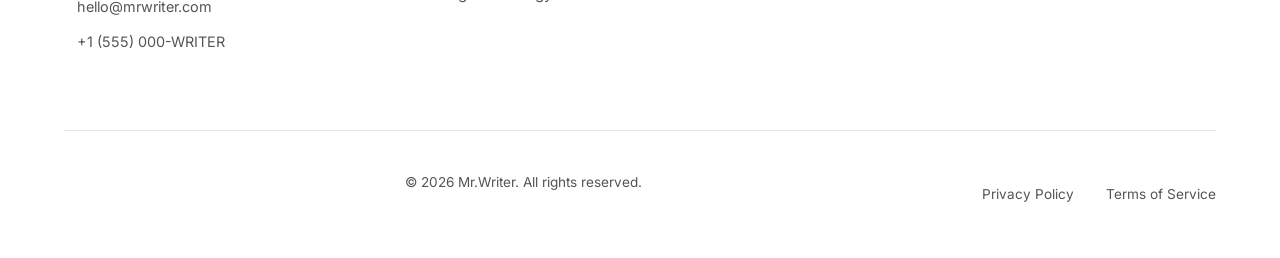
==== commit 9e00226a: "U" ====
--- a/blog.html
+++ b/blog.html
@@ -22,6 +22,8 @@
             <ul class="nav-links">
                 <li><a href="index.html">Home</a></li>
                 <li><a href="home2.html">Home 2</a></li>
+                                        <li><a href="websites.html">Websites</a></li>
+
                 <li><a href="services.html">Services</a></li>
                 <li><a href="blog.html" class="active">Blog</a></li>
                 <li><a href="contact.html">Contact</a></li>
@@ -51,6 +53,8 @@
         <ul class="mobile-links">
             <li><a href="index.html">Home</a></li>
             <li><a href="home2.html">Home 2</a></li>
+                        <li><a href="websites.html">Websites</a></li>
+
             <li><a href="services.html">Services</a></li>
             <li><a href="blog.html" class="active">Blog</a></li>
             <li><a href="contact.html">Contact</a></li>
--- a/assets/css/style.css
+++ b/assets/css/style.css
@@ -98,8 +98,8 @@
 }
 
 section {
-    padding: 120px 0;
-    margin: 60px 0;
+    padding: 70px 0;
+    margin: 0 auto;
     overflow: hidden;
     /* Prevent horizontal scroll from animations */
     display: flex;
@@ -437,6 +437,7 @@
     position: relative;
     overflow: hidden;
     text-align: center;
+    padding-top: 100px; /* Offset for fixed header */
 }
 
 .hero-bg {
@@ -1574,4 +1575,43 @@
 /* LIGHT MODE TEXT FIX */
 body.light .card-content p {
     color: rgba(0,0,0,0.7);
-}+}
+
+/* ===== BACK TO TOP BUTTON ===== */
+.back-to-top {
+    position: fixed;
+    bottom: 2rem;
+    right: 2rem;
+    width: 3.5rem;
+    height: 3.5rem;
+    border-radius: 50%;
+    background: var(--accent-color);
+    color: #000;
+    border: none;
+    cursor: pointer;
+    display: none; /* Hidden by default */
+    align-items: center;
+    justify-content: center;
+    font-size: 1.5rem;
+    box-shadow: 0 4px 15px rgba(0, 0, 0, 0.2);
+    z-index: 1000;
+    transition: all 0.3s cubic-bezier(0.4, 0, 0.2, 1);
+}
+
+.back-to-top:hover {
+    transform: translateY(-5px);
+    box-shadow: 0 8px 25px rgba(200, 160, 70, 0.4);
+}
+
+.back-to-top.visible {
+    display: flex;
+}
+
+@media (max-width: 768px) {
+    .back-to-top {
+        bottom: 1.5rem;
+        right: 1.5rem;
+        width: 3rem;
+        height: 3rem;
+    }
+}
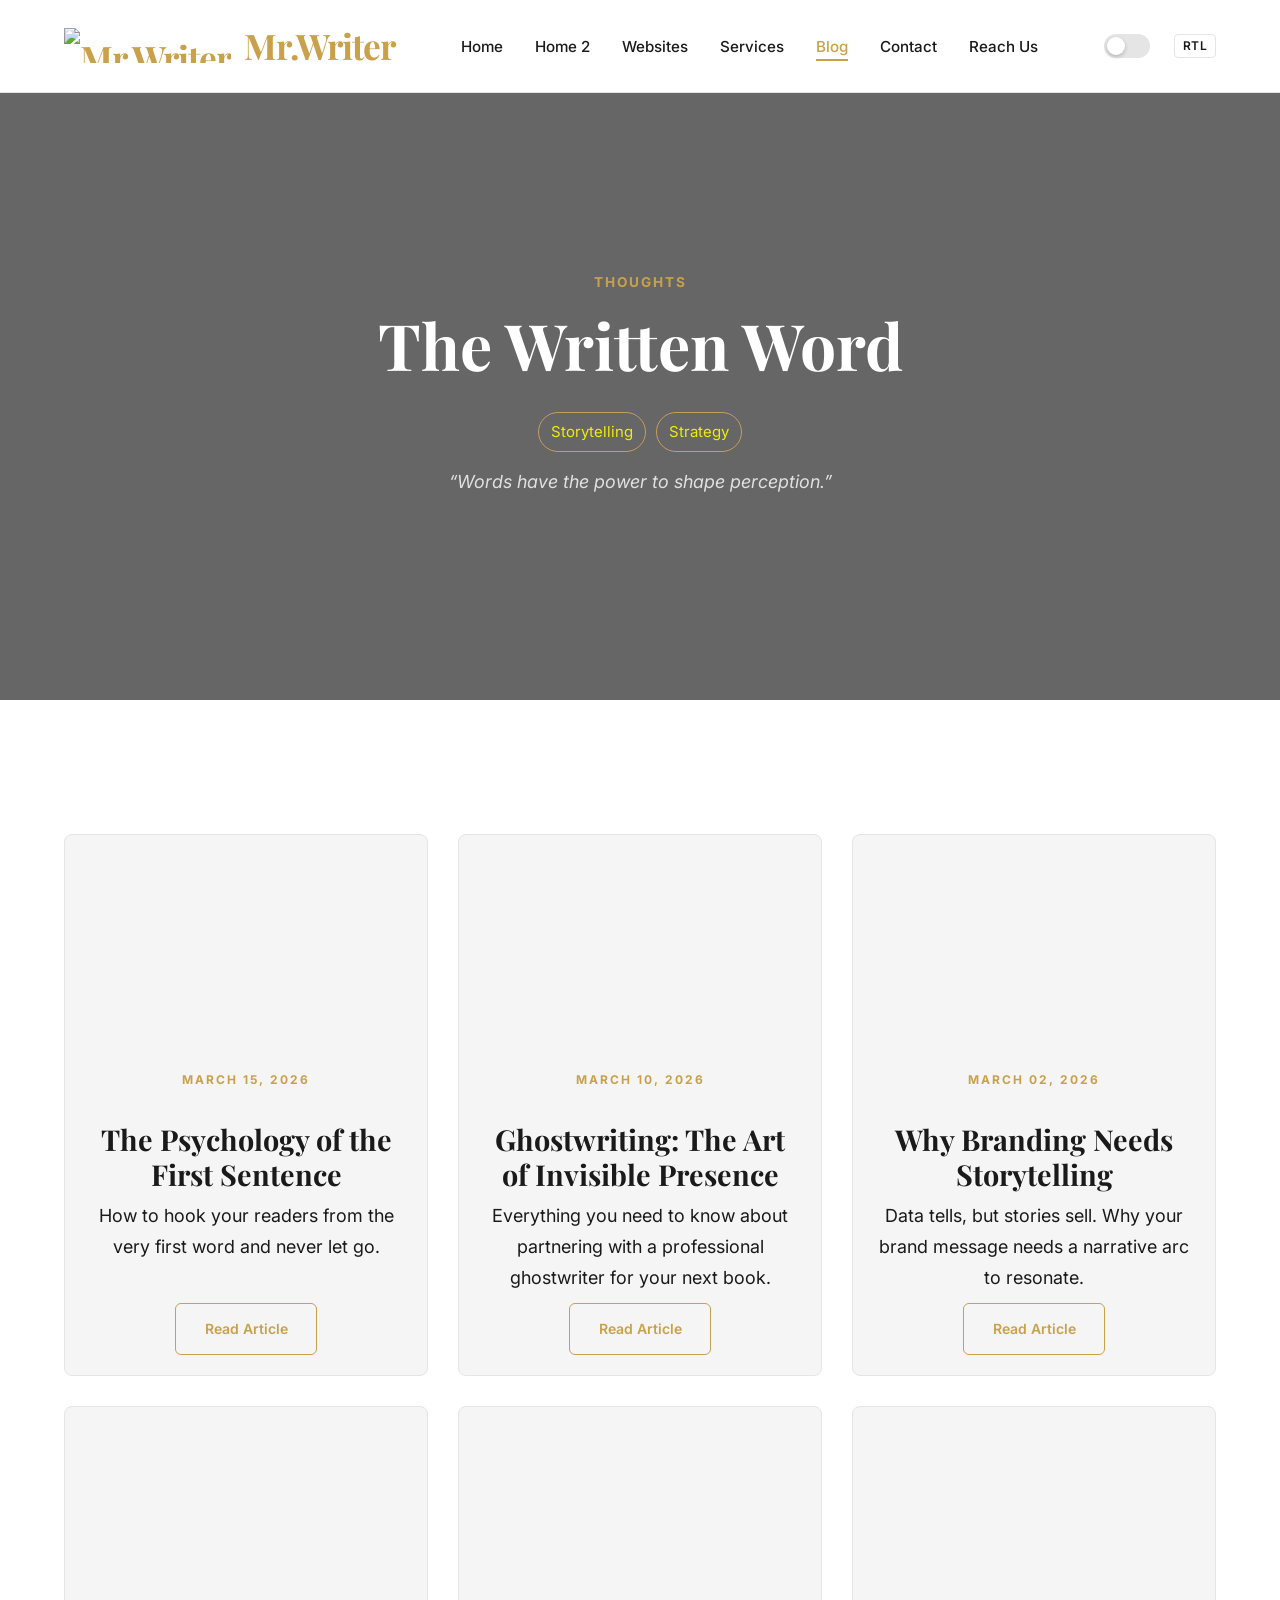
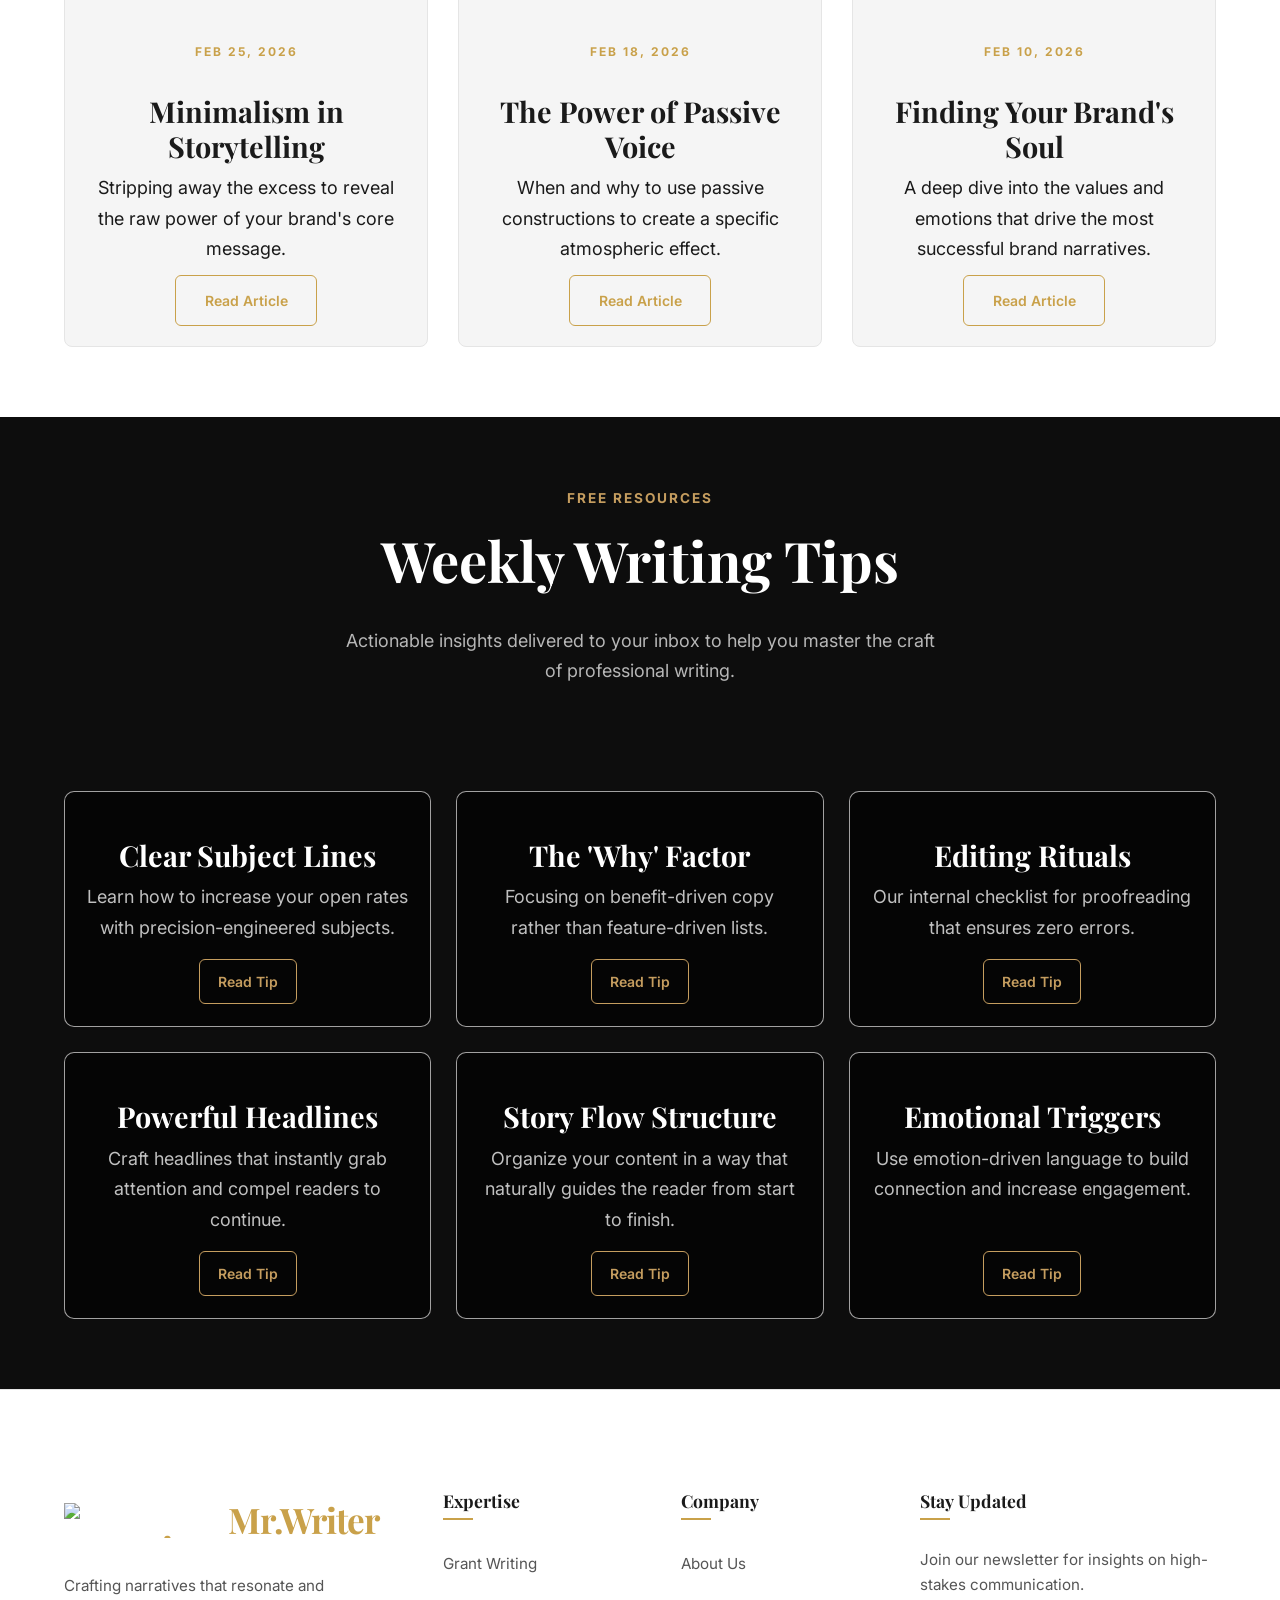
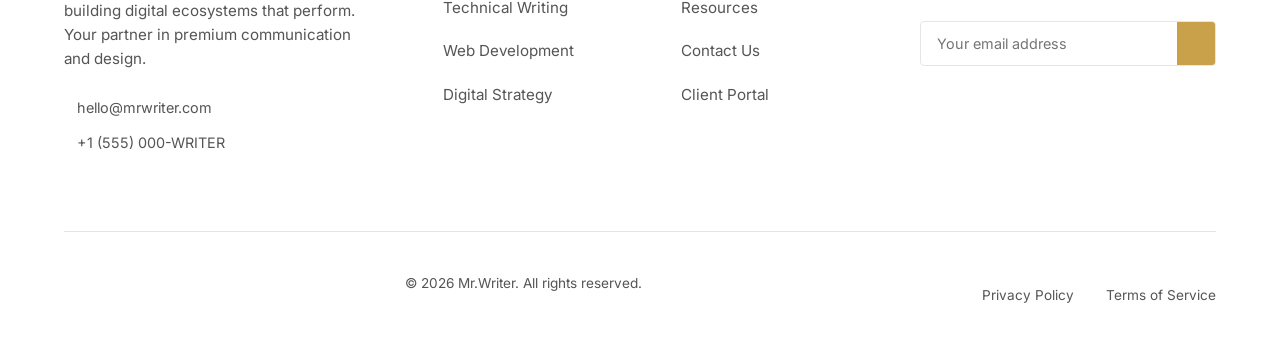
==== commit a217e7f3: "U" ====
--- a/blog.html
+++ b/blog.html
@@ -27,6 +27,7 @@
                 <li><a href="services.html">Services</a></li>
                 <li><a href="blog.html" class="active">Blog</a></li>
                 <li><a href="contact.html">Contact</a></li>
+                <li><a href="login.html">Reach Us</a></li>
             </ul>
             <div class="nav-right">
                 <label class="theme-switch">
@@ -39,7 +40,6 @@
                     </span>
                 </label>
                 <button class="rtl-toggle-btn" id="rtl-btn-desktop">RTL</button>
-                <a href="login.html" class="btn-login">Login</a>
                 <div class="hamburger">
                     <i class="ri-menu-line"></i>
                 </div>
@@ -58,7 +58,7 @@
             <li><a href="services.html">Services</a></li>
             <li><a href="blog.html" class="active">Blog</a></li>
             <li><a href="contact.html">Contact</a></li>
-            <li><a href="login.html">Login</a></li>
+            <li><a href="login.html">Reach Us</a></li>
             <li class="mobile-theme-item">
                 <span>Theme</span>
                 <label class="theme-switch">
--- a/assets/css/style.css
+++ b/assets/css/style.css
@@ -251,9 +251,12 @@
 .btn-login {
     background: var(--primary-text);
     color: var(--primary-bg);
-    padding: 0.8rem 1.5rem;
+    padding: 0.6rem 1.5rem;
     border-radius: 4px;
     font-weight: 600;
+    display: flex;
+    align-items: center;
+    height: 38px;
 }
 
 .btn-login:hover {
@@ -289,16 +292,12 @@
 }
 
 .card-image {
-    width: 150px;
-    /* Square fit inside */
-    height: 150px;
+    width: 100%;
+    height: 250px;
     background-size: cover;
     background-position: center;
-    border-radius: 12px;
-    /* Square with rounded corners */
-    margin-top: 2rem;
+    margin-top: 0;
     transition: transform var(--transition-speed);
-    box-shadow: 0 4px 10px rgba(0, 0, 0, 0.1);
 }
 
 .card:hover .card-image {
@@ -723,6 +722,12 @@
     justify-content: flex-start;
 }
 
+footer {
+    padding: 100px 0 0;
+    background: var(--primary-bg);
+    border-top: 1px solid var(--border-color);
+}
+
 .footer-grid {
     display: grid;
     grid-template-columns: 1.5fr 1fr 1fr 1.5fr;
@@ -1073,14 +1078,17 @@
     border: 1px solid var(--border-color);
     color: var(--primary-text);
     border-radius: 4px;
-    padding: 4px 10px;
-    font-size: 0.8rem;
+    padding: 0 8px;
+    font-size: 0.75rem;
     font-weight: 600;
     cursor: pointer;
     font-family: var(--font-sans);
     letter-spacing: 0.5px;
     transition: all var(--transition-speed);
     white-space: nowrap;
+    display: flex;
+    align-items: center;
+    height: 24px;
 }
 
 .rtl-toggle-btn:hover {
@@ -1203,15 +1211,17 @@
 
 @media (max-width: 768px) {
     .hero {
-        height: 65vh;
-        min-height: 500px;
+        height: auto;
+        min-height: 100vh;
+        padding-bottom: 40px;
     }
 }
 
 @media (max-width: 360px) {
     .hero {
-        height: 60vh;
-        min-height: 450px;
+        height: auto;
+        min-height: 100vh;
+        padding-bottom: 40px;
     }
 }
 
@@ -1366,7 +1376,7 @@
 
 .card {
     background: var(--card-bg);
-    padding: 25px;
+    padding: 0;
     border-radius: 12px;
     text-align: center;
 
@@ -1487,7 +1497,8 @@
 
 /* ===== IMAGE ===== */
 .card-image {
-    height: 180px;
+    width: 100%;
+    height: 250px;
     overflow: hidden;
 }
 
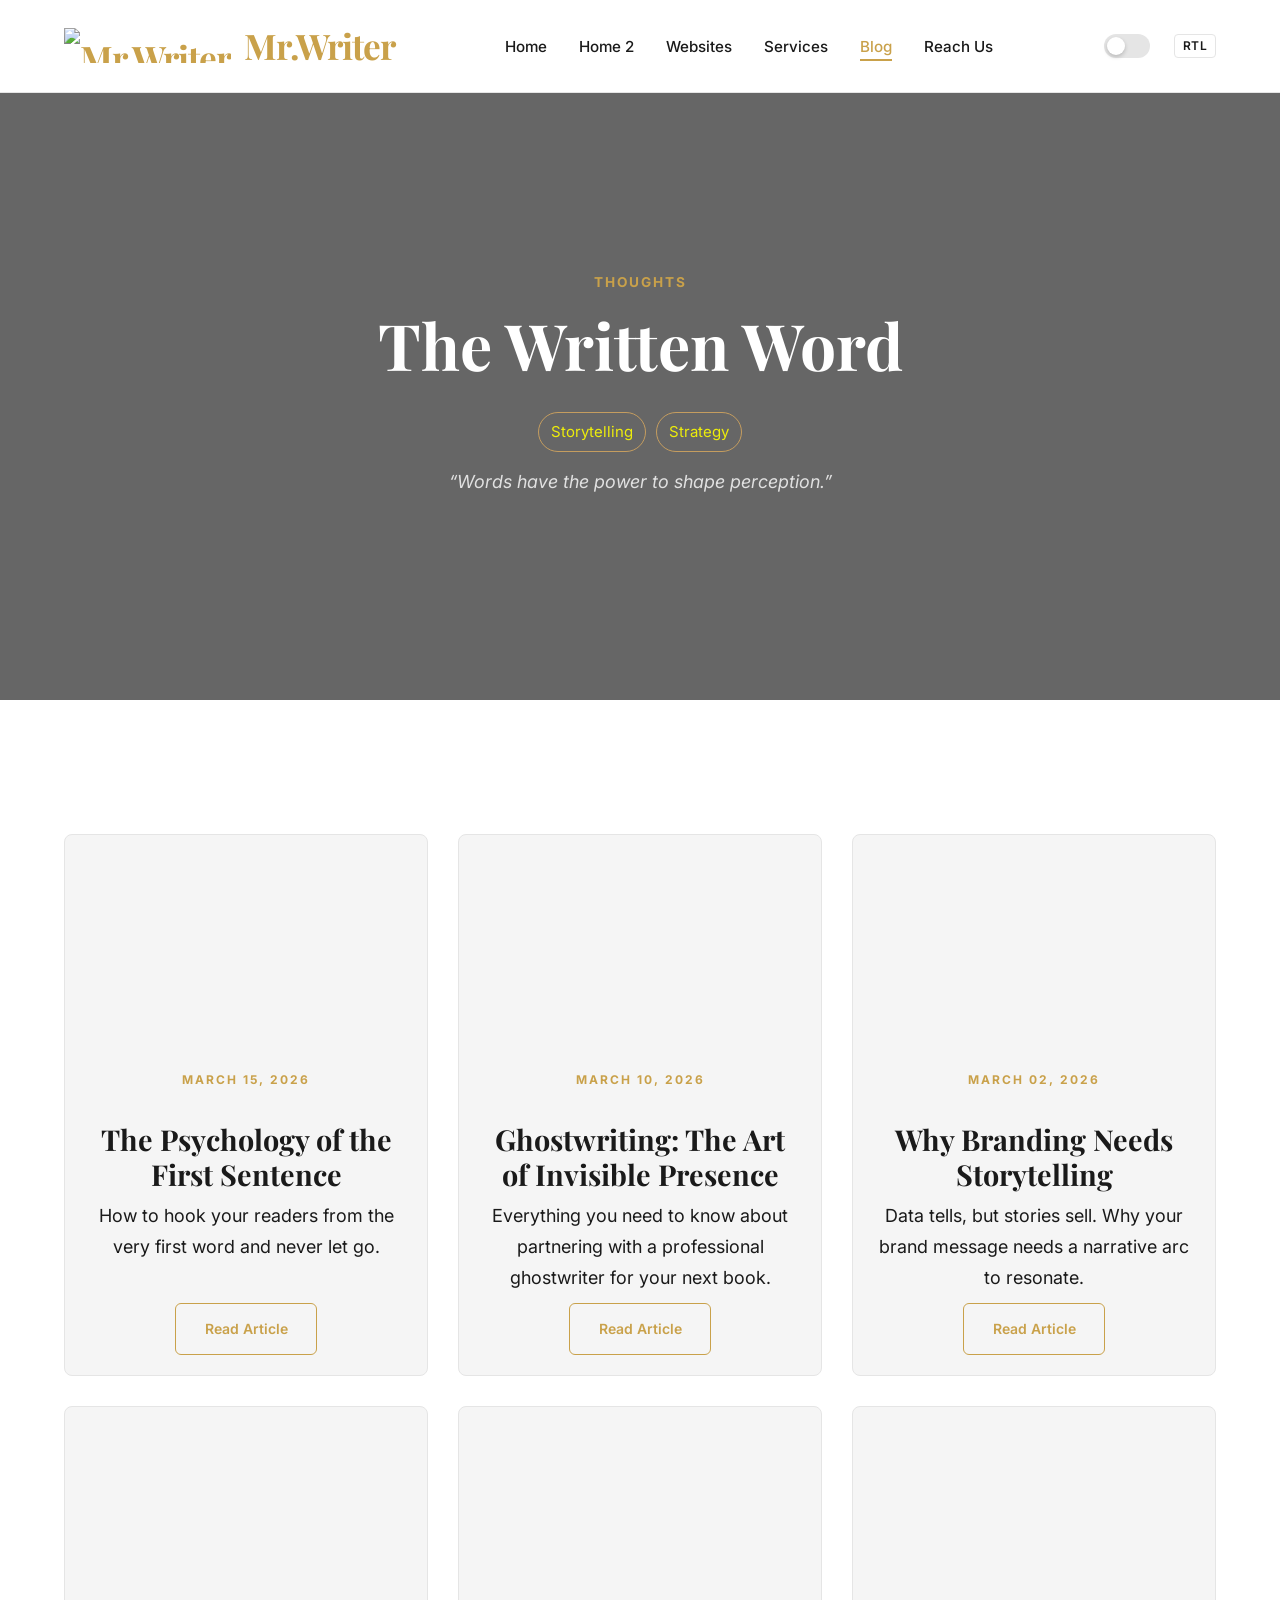
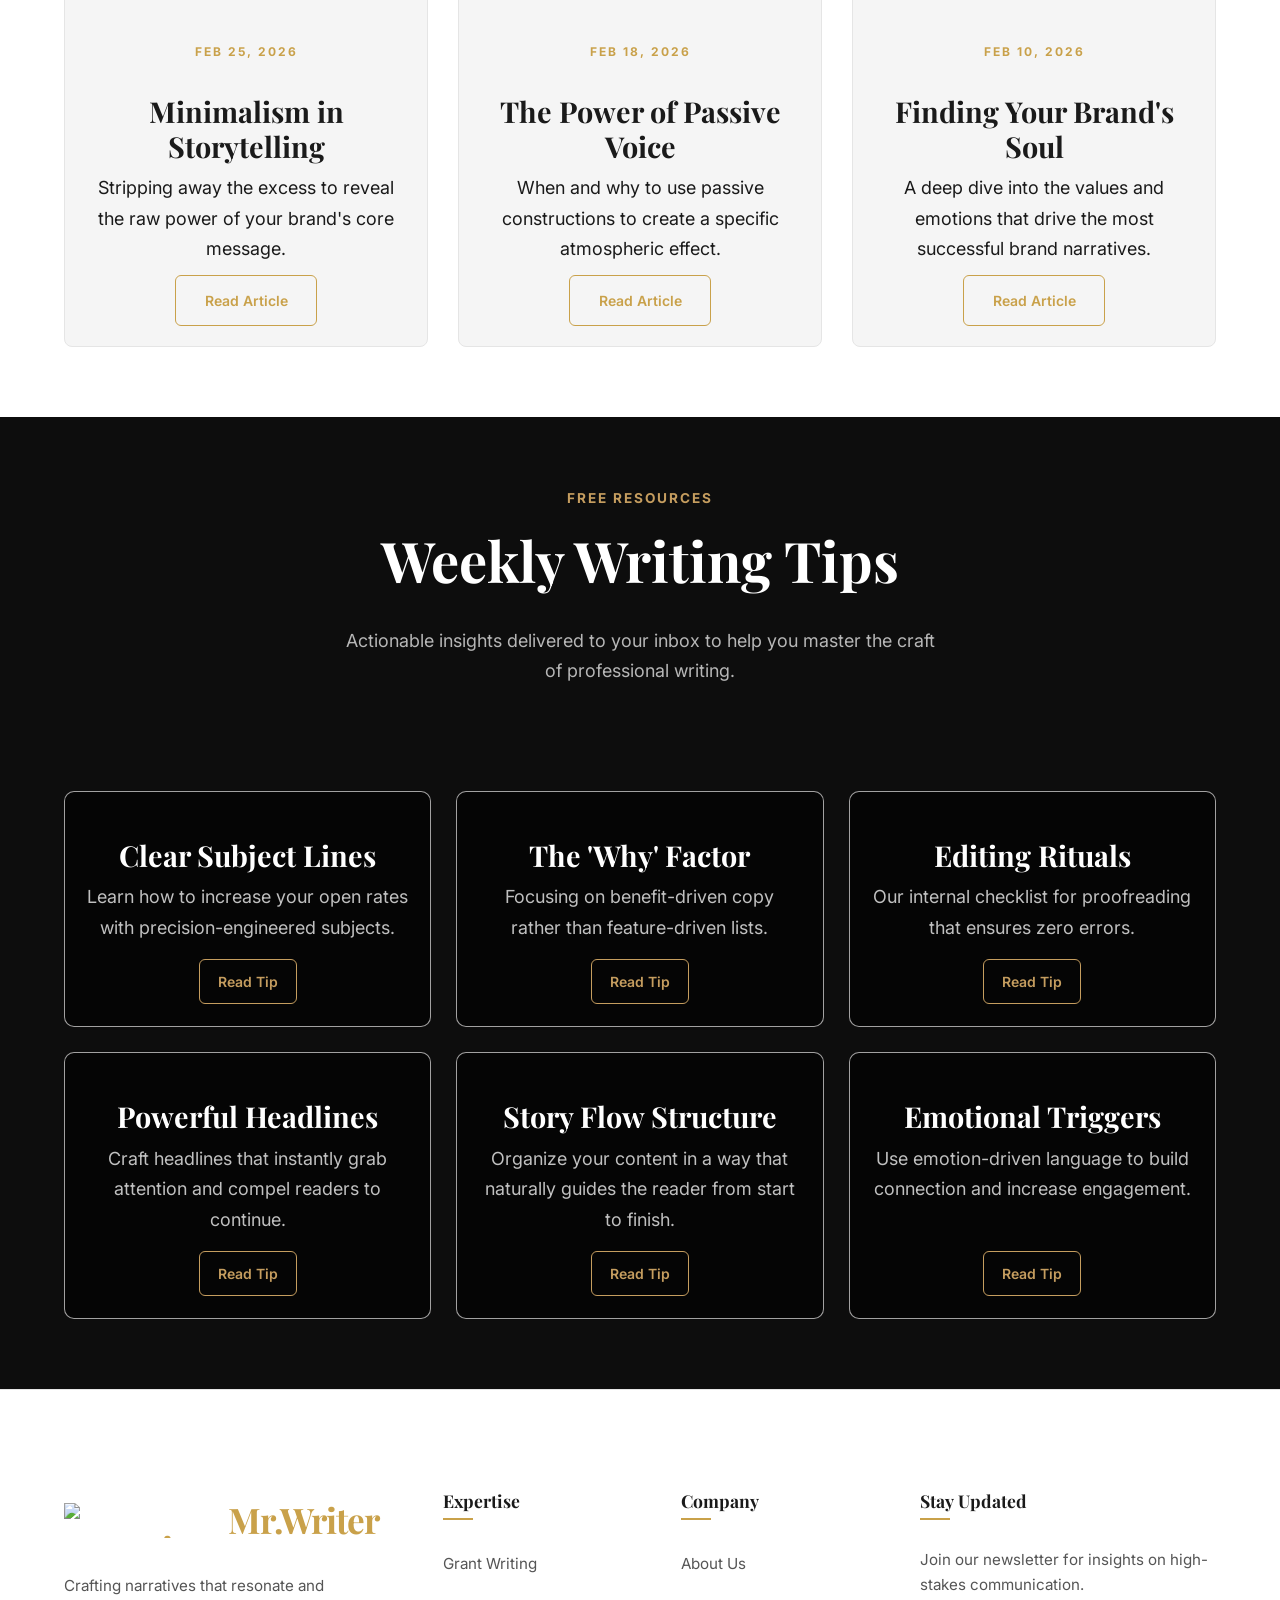
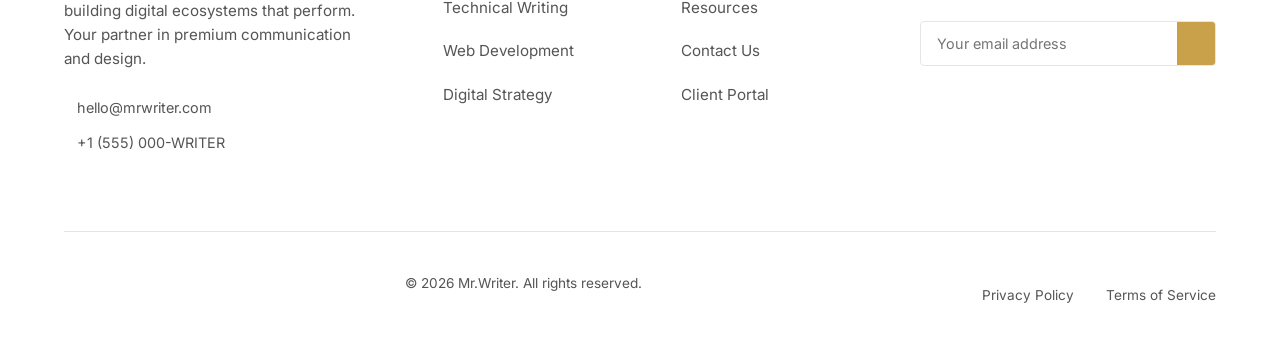
==== commit 5b29212a: "U" ====
--- a/blog.html
+++ b/blog.html
@@ -26,8 +26,7 @@
 
                 <li><a href="services.html">Services</a></li>
                 <li><a href="blog.html" class="active">Blog</a></li>
-                <li><a href="contact.html">Contact</a></li>
-                <li><a href="login.html">Reach Us</a></li>
+                <li><a href="contact.html">Reach Us</a></li>
             </ul>
             <div class="nav-right">
                 <label class="theme-switch">
--- a/assets/css/style.css
+++ b/assets/css/style.css
@@ -1431,6 +1431,18 @@
 .btn-social img {
     width: 20px;
     height: 20px;
+}
+
+/* APPLE STYLE */
+.btn-apple {
+    background: #fff;
+    color: #333;
+    border: 1px solid #ddd;
+}
+
+.btn-apple:hover {
+    background: #e0e1dc;
+    transform: translateY(-2px);
 }
 
 /* GOOGLE (REAL STYLE) */
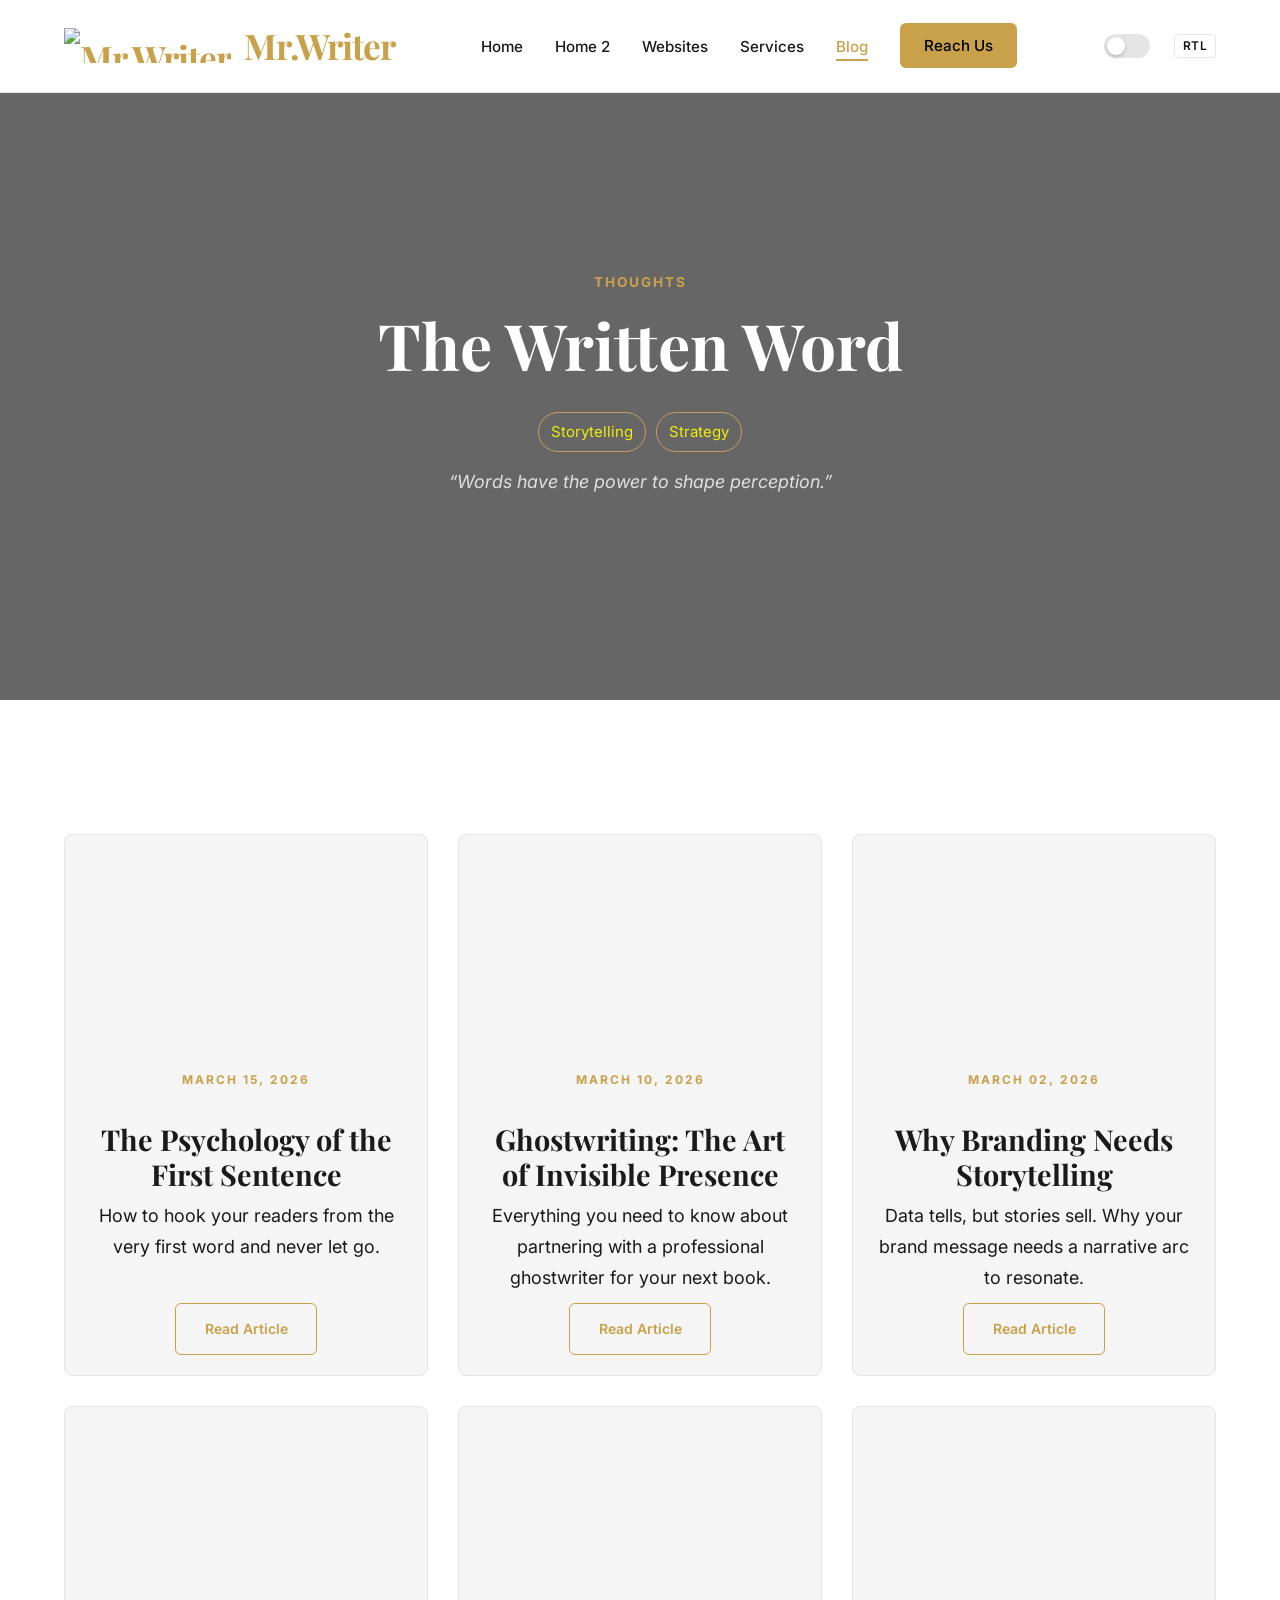
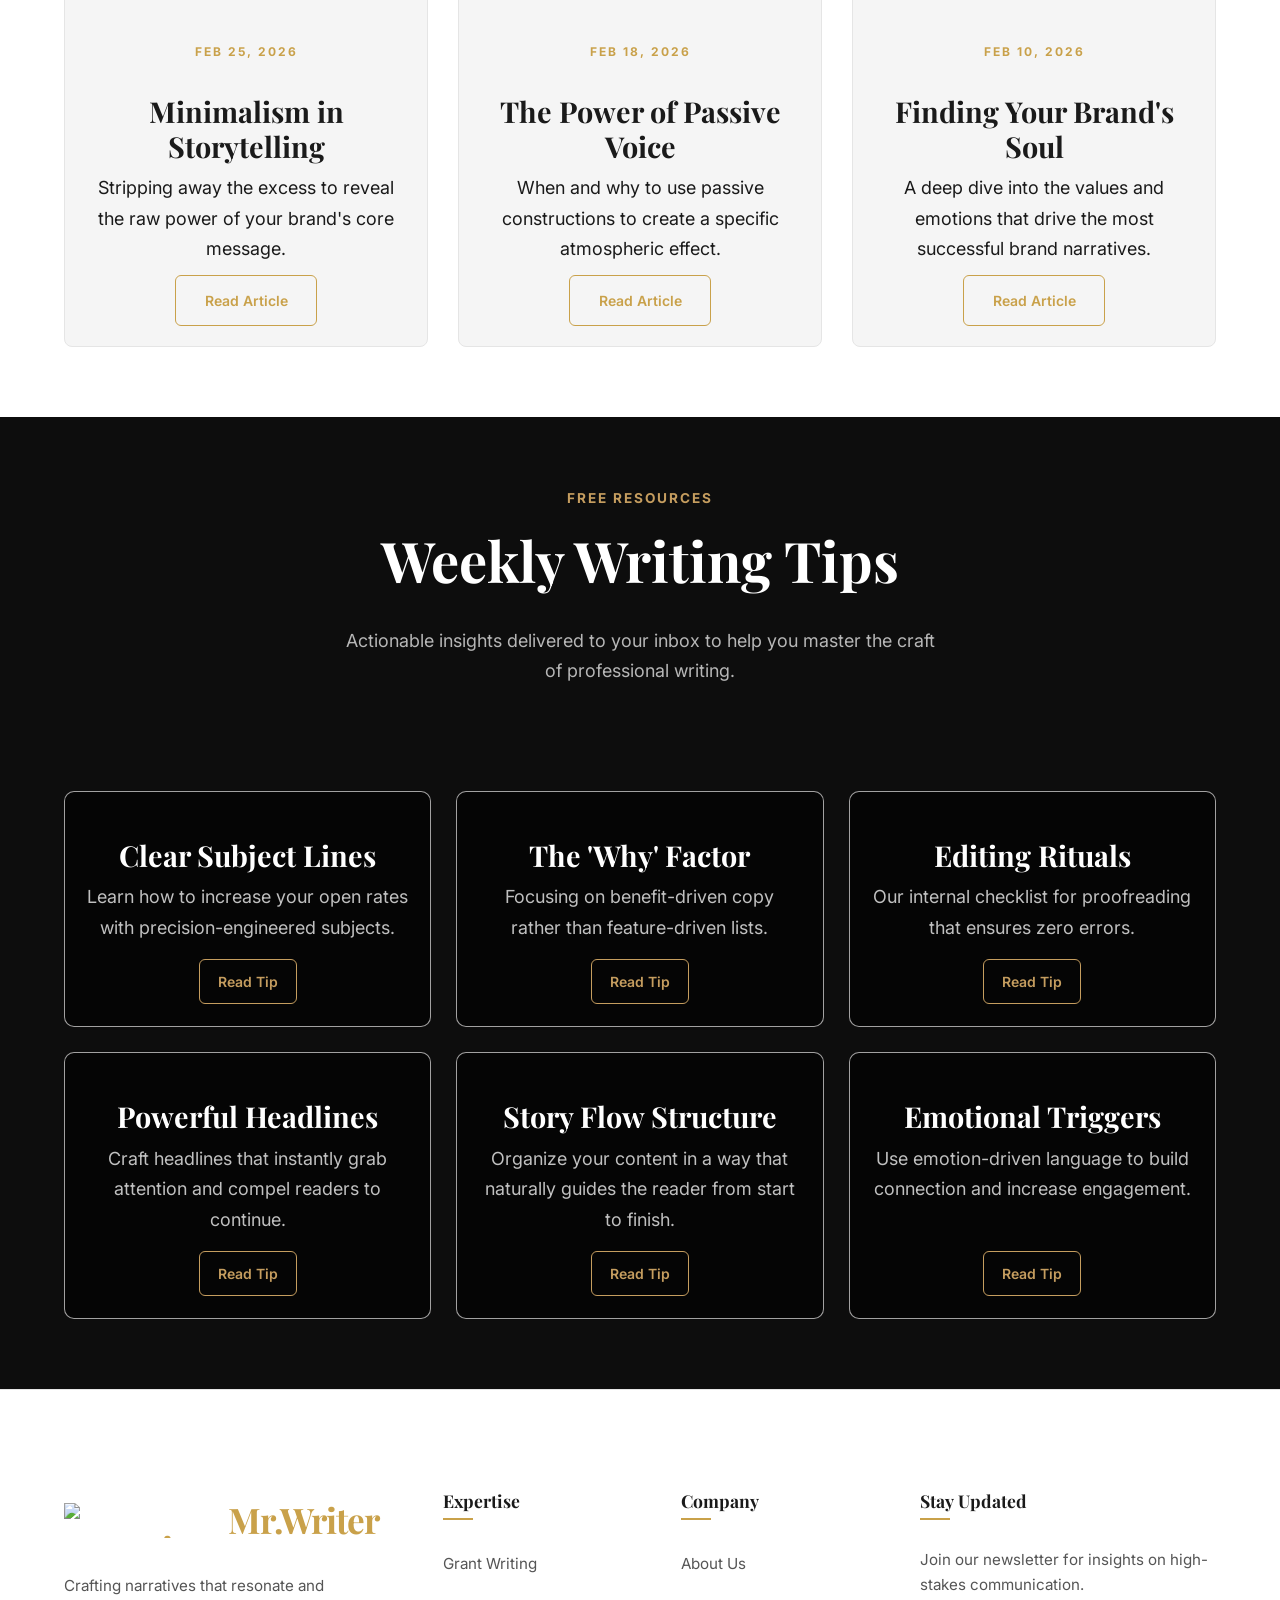
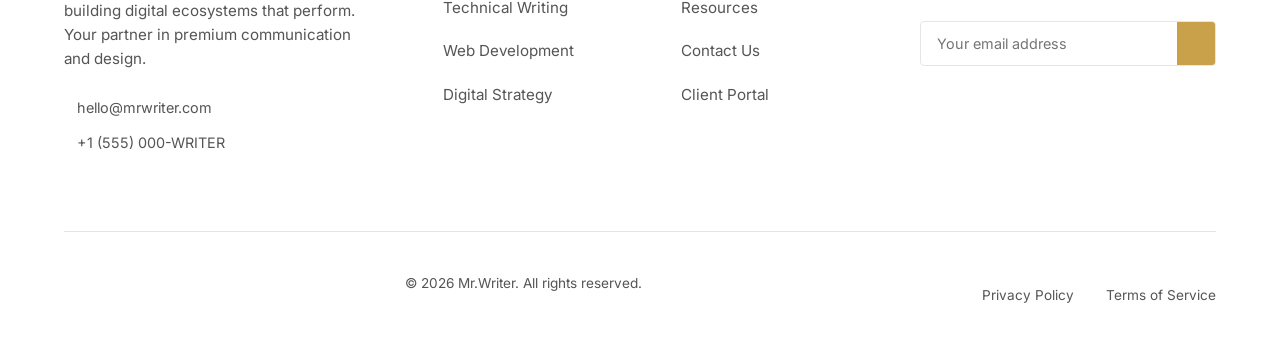
==== commit bcd86b61: "Add files via upload" ====
--- a/blog.html
+++ b/blog.html
@@ -22,11 +22,11 @@
             <ul class="nav-links">
                 <li><a href="index.html">Home</a></li>
                 <li><a href="home2.html">Home 2</a></li>
-                                        <li><a href="websites.html">Websites</a></li>
+                <li><a href="websites.html">Websites</a></li>
 
                 <li><a href="services.html">Services</a></li>
                 <li><a href="blog.html" class="active">Blog</a></li>
-                <li><a href="contact.html">Reach Us</a></li>
+                <li><a href="contact.html" class="btn-nav">Reach Us</a></li>
             </ul>
             <div class="nav-right">
                 <label class="theme-switch">
@@ -52,12 +52,12 @@
         <ul class="mobile-links">
             <li><a href="index.html">Home</a></li>
             <li><a href="home2.html">Home 2</a></li>
-                        <li><a href="websites.html">Websites</a></li>
+            <li><a href="websites.html">Websites</a></li>
 
             <li><a href="services.html">Services</a></li>
             <li><a href="blog.html" class="active">Blog</a></li>
-            <li><a href="contact.html">Contact</a></li>
-            <li><a href="login.html">Reach Us</a></li>
+
+            <li><a href="contact.html" class="btn-nav">Reach Us</a></li>
             <li class="mobile-theme-item">
                 <span>Theme</span>
                 <label class="theme-switch">
@@ -531,7 +531,8 @@
                         <img src="assets/images/logo.png" alt="Mr.Writer" height="35" width="auto">
                         Mr.Writer
                     </a>
-                    <p>Crafting narratives that resonate and building digital ecosystems that perform. Your partner in premium communication and design.</p>
+                    <p>Crafting narratives that resonate and building digital ecosystems that perform. Your partner in
+                        premium communication and design.</p>
                     <div class="contact-mini">
                         <p><i class="ri-mail-line"></i> hello@mrwriter.com</p>
                         <p><i class="ri-phone-line"></i> +1 (555) 000-WRITER</p>
--- a/assets/css/style.css
+++ b/assets/css/style.css
@@ -167,11 +167,11 @@
     position: relative;
 }
 
-.nav-links a.active {
-    color: var(--accent-color);
-}
-
-.nav-links a.active::after {
+.nav-links a.active:not(.btn-nav) {
+    color: var(--accent-color);
+}
+
+.nav-links a.active:not(.btn-nav)::after {
     content: '';
     position: absolute;
     bottom: -5px;
@@ -262,6 +262,24 @@
 .btn-login:hover {
     background: var(--accent-color);
     color: white;
+}
+
+.btn-nav {
+    background: var(--accent-color);
+    color: #000 !important;
+    padding: 0.6rem 1.5rem;
+    border-radius: 6px;
+    font-weight: 600;
+    transition: all 0.3s ease;
+    display: inline-flex;
+    align-items: center;
+    justify-content: center;
+}
+
+.btn-nav:hover {
+    background: var(--primary-text);
+    color: var(--primary-bg) !important;
+    transform: translateY(-2px);
 }
 
 /* Cards Global */
@@ -436,7 +454,8 @@
     position: relative;
     overflow: hidden;
     text-align: center;
-    padding-top: 100px; /* Offset for fixed header */
+    padding-top: 100px;
+    /* Offset for fixed header */
 }
 
 .hero-bg {
@@ -618,6 +637,10 @@
     transition: 0.5s cubic-bezier(0.4, 0, 0.2, 1);
     box-shadow: -10px 0 30px rgba(0, 0, 0, 0.1);
     padding: 4rem 2rem;
+    display: flex;
+    flex-direction: column;
+    align-items: center;
+    text-align: center;
 }
 
 .mobile-drawer.active {
@@ -627,27 +650,39 @@
 .mobile-links {
     display: flex;
     flex-direction: column;
-    gap: 2rem;
+    gap: 2.5rem; /* Increased gap */
+    align-items: center;
+    width: 100%;
 }
 
 .mobile-links a {
     font-size: 1.2rem;
-    font-weight: 600;
+    font-weight: 700; /* Bold */
     text-transform: uppercase;
     transition: color var(--transition-speed);
 }
 
-.mobile-links a.active {
-    color: var(--accent-color);
+.mobile-links a.active:not(.btn-nav) {
+    color: var(--accent-color);
+}
+
+.mobile-links a.btn-nav {
+    display: inline-flex;
+    margin-top: 0.5rem;
+    padding: 0.8rem 2rem;
+    font-size: 1rem;
+    width: fit-content;
 }
 
 .mobile-theme-item {
     margin-top: 2rem;
     display: flex;
-    justify-content: space-between;
+    justify-content: center;
+    gap: 2rem;
     align-items: center;
     border-top: 1px solid var(--border-color);
     padding-top: 2rem;
+    width: 100%;
 }
 
 /* Mobile Drawer Theme Toggle Fix */
@@ -861,6 +896,7 @@
 .ri-twitter-x-line {
     color: #1a1a1a;
 }
+
 [data-theme="dark"] .ri-twitter-x-line {
     color: #ffffff;
 }
@@ -1100,11 +1136,13 @@
 /* Mobile RTL item in drawer */
 .mobile-rtl-item {
     display: flex;
-    justify-content: space-between;
+    justify-content: center;
+    gap: 2rem;
     align-items: center;
     border-top: 1px solid var(--border-color);
     padding-top: 2rem;
     margin-top: 0.5rem;
+    width: 100%;
 }
 
 [dir="rtl"] .mobile-rtl-item {
@@ -1115,12 +1153,14 @@
     .container {
         padding: 0 1.2rem;
     }
+
     .hero h1 {
         font-size: 24px !important;
         line-height: 1.3;
         word-break: break-word;
         overflow-wrap: anywhere;
     }
+
     .hero-content {
         width: 100%;
         max-width: 100%;
@@ -1234,12 +1274,15 @@
     background: var(--primary-bg);
     overflow-y: auto;
     padding: 2rem 1rem;
-    scrollbar-width: none; /* Firefox */
-    -ms-overflow-style: none;  /* IE and Edge */
+    scrollbar-width: none;
+    /* Firefox */
+    -ms-overflow-style: none;
+    /* IE and Edge */
 }
 
 .auth-page::-webkit-scrollbar {
-    display: none; /* Chrome, Safari and Opera */
+    display: none;
+    /* Chrome, Safari and Opera */
 }
 
 .auth-card {
@@ -1262,7 +1305,8 @@
 }
 
 .auth-card h2 {
-    font-size: 1.4rem; /* Further slightly decreased */
+    font-size: 1.4rem;
+    /* Further slightly decreased */
     margin-top: 0.8rem;
     letter-spacing: 0.5px;
 }
@@ -1278,6 +1322,7 @@
         padding: 2rem 1.5rem;
     }
 }
+
 .form-group {
     margin-bottom: 1.5rem;
     text-align: left;
@@ -1354,6 +1399,7 @@
     opacity: 1;
     transform: translateY(0);
 }
+
 .card-grid {
     display: grid;
     grid-template-columns: repeat(3, 1fr);
@@ -1412,6 +1458,7 @@
     color: var(--primary);
     margin-right: 6px;
 }
+
 /* SOCIAL BUTTON BASE */
 .btn-social {
     display: flex;
@@ -1467,6 +1514,7 @@
     background: #e0e1dc;
     transform: translateY(-2px);
 }
+
 /* ===== PREMIUM CARD BASE ===== */
 .premium-card {
     position: relative;
@@ -1479,13 +1527,13 @@
 /* LIGHT MODE */
 body.light .premium-card {
     background: rgba(255, 255, 255, 0.7);
-    border: 1px solid rgba(0,0,0,0.08);
+    border: 1px solid rgba(0, 0, 0, 0.08);
 }
 
 /* DARK MODE */
 body.dark .premium-card {
     background: rgba(255, 255, 255, 0.05);
-    border: 1px solid rgba(255,255,255,0.1);
+    border: 1px solid rgba(255, 255, 255, 0.1);
 }
 
 /* GOLD BORDER EFFECT */
@@ -1579,25 +1627,25 @@
     font-size: 22px;
     font-family: var(--font-serif);
     color: var(--accent-bold);
-    background: rgba(0,0,0,0.4);
+    background: rgba(0, 0, 0, 0.4);
     padding: 6px 12px;
     border-radius: 10px;
 }
 
 /* LIGHT MODE NUMBER */
 body.light .process-number {
-    background: rgba(255,255,255,0.8);
+    background: rgba(255, 255, 255, 0.8);
     color: var(--accent-color);
 }
 
 /* DARK MODE TEXT FIX */
 body.dark .card-content p {
-    color: rgba(255,255,255,0.7);
+    color: rgba(255, 255, 255, 0.7);
 }
 
 /* LIGHT MODE TEXT FIX */
 body.light .card-content p {
-    color: rgba(0,0,0,0.7);
+    color: rgba(0, 0, 0, 0.7);
 }
 
 /* ===== BACK TO TOP BUTTON ===== */
@@ -1612,7 +1660,8 @@
     color: #000;
     border: none;
     cursor: pointer;
-    display: none; /* Hidden by default */
+    display: none;
+    /* Hidden by default */
     align-items: center;
     justify-content: center;
     font-size: 1.5rem;
@@ -1637,4 +1686,4 @@
         width: 3rem;
         height: 3rem;
     }
-}
+}
